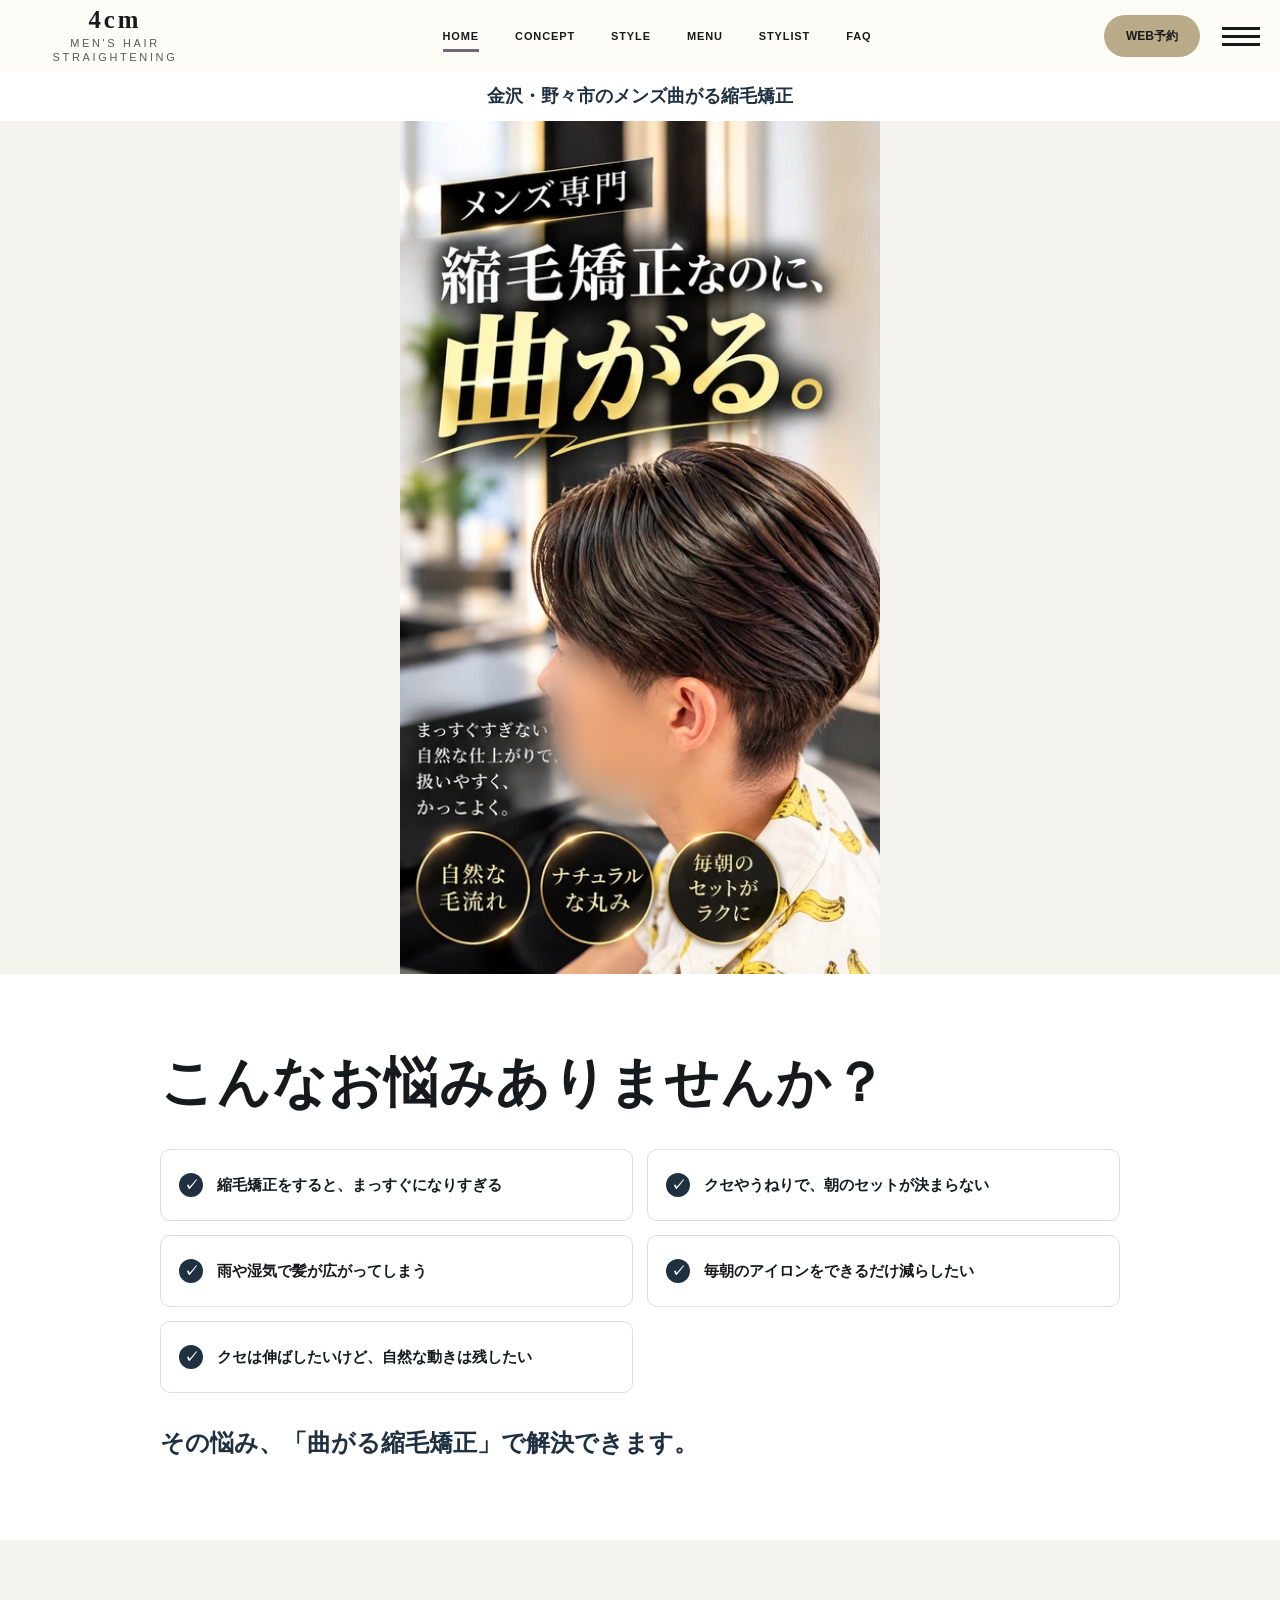
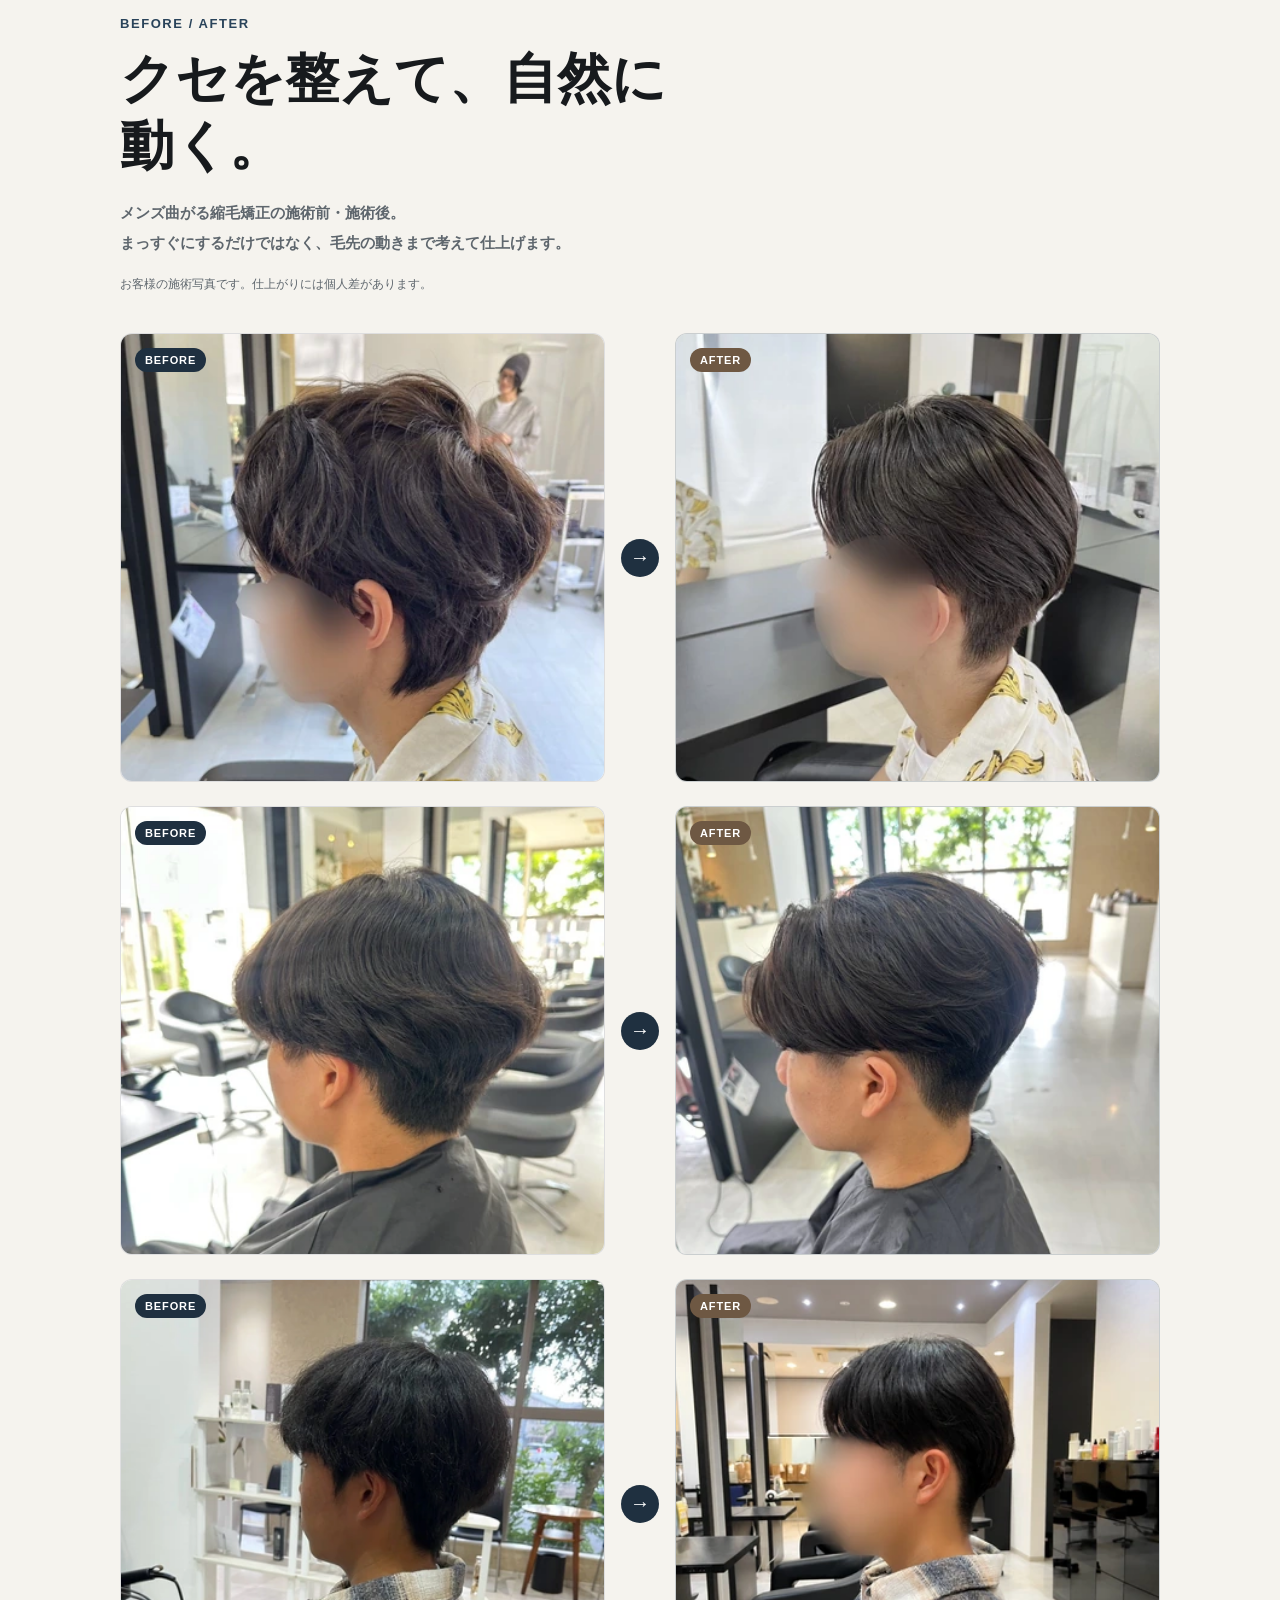
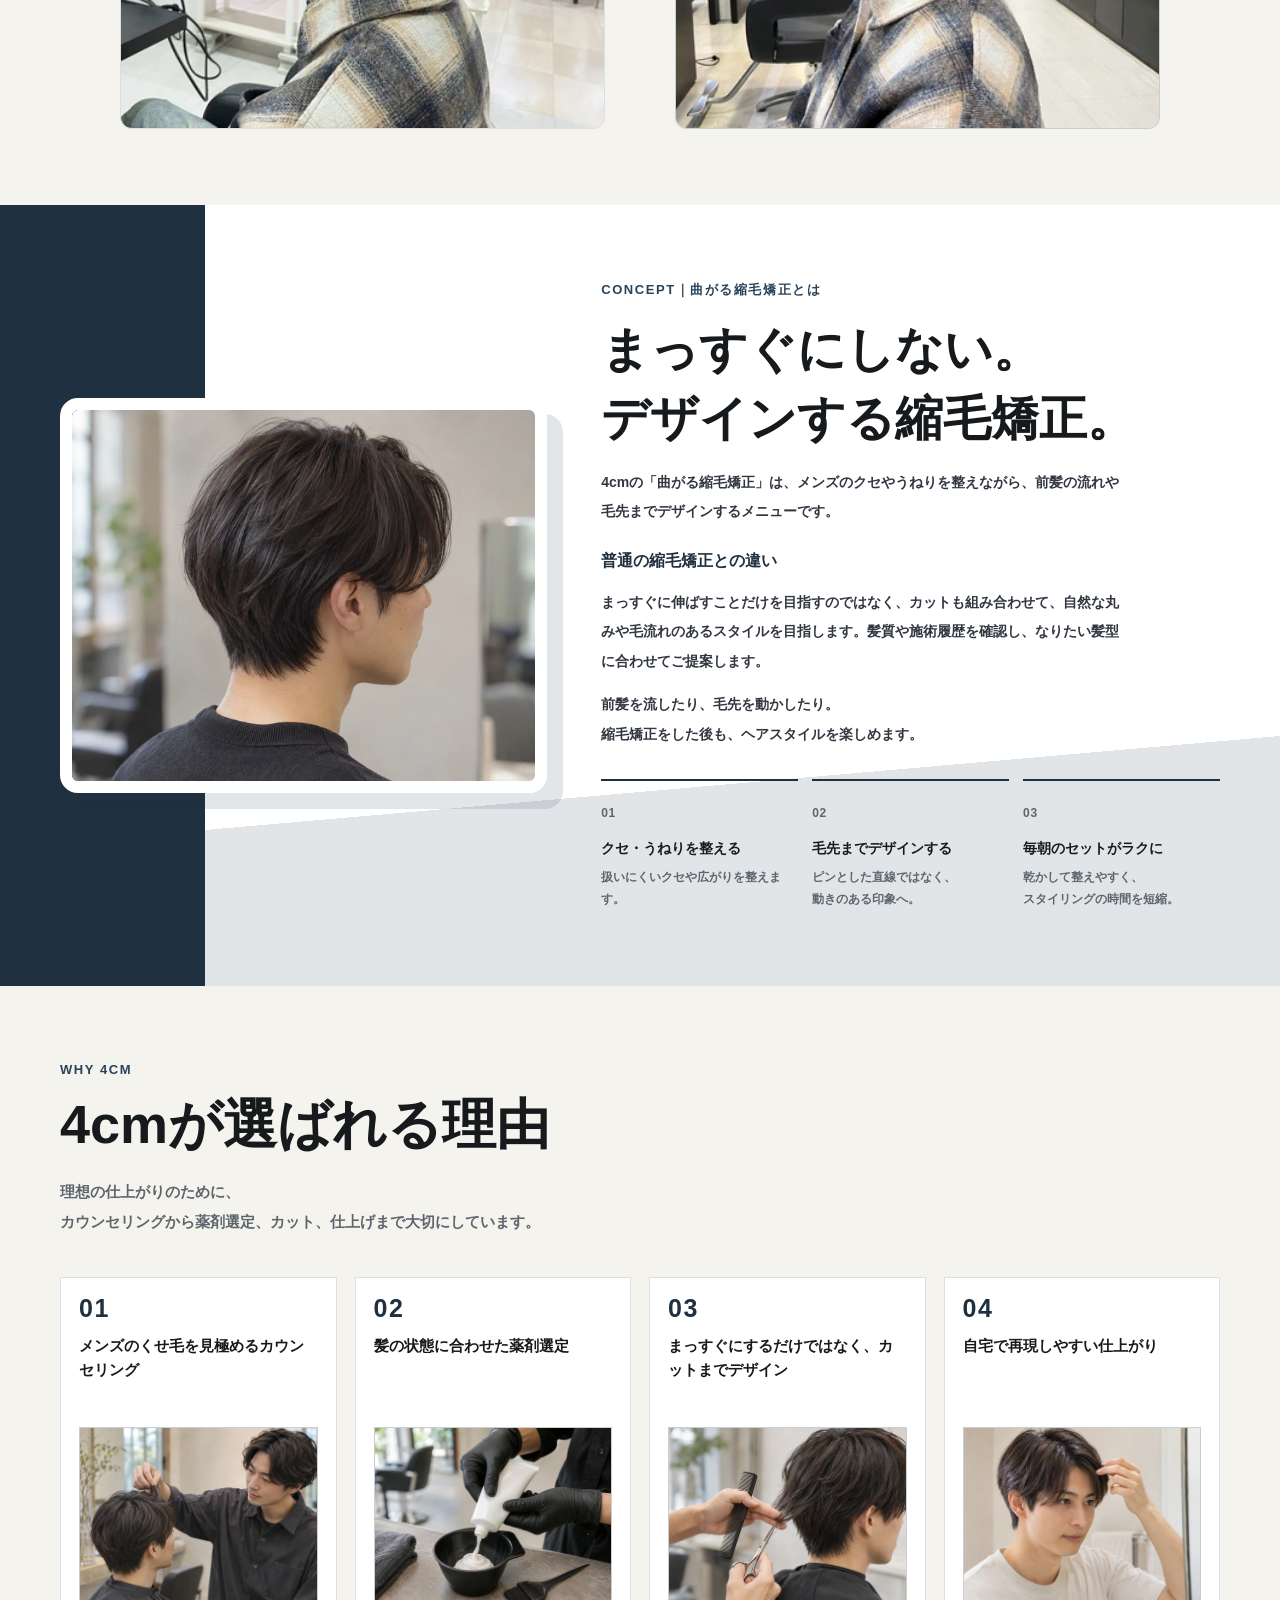
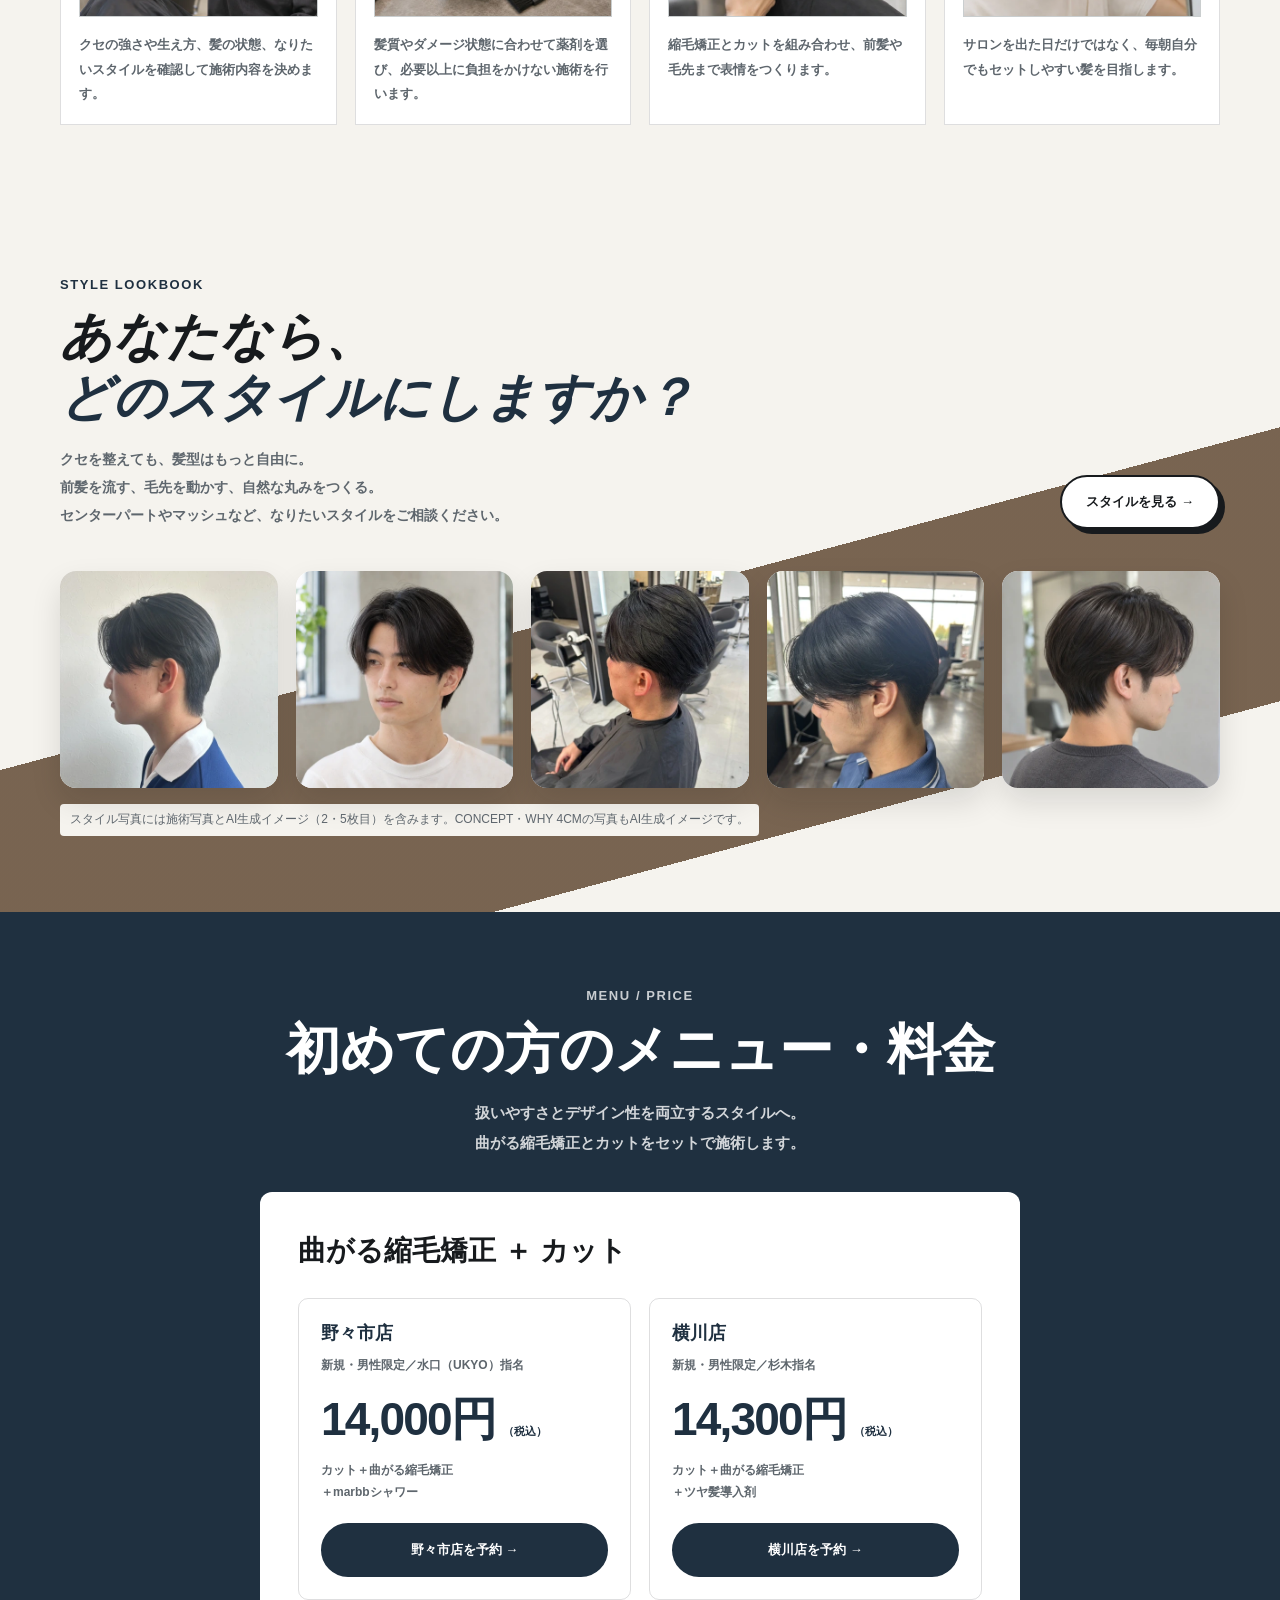
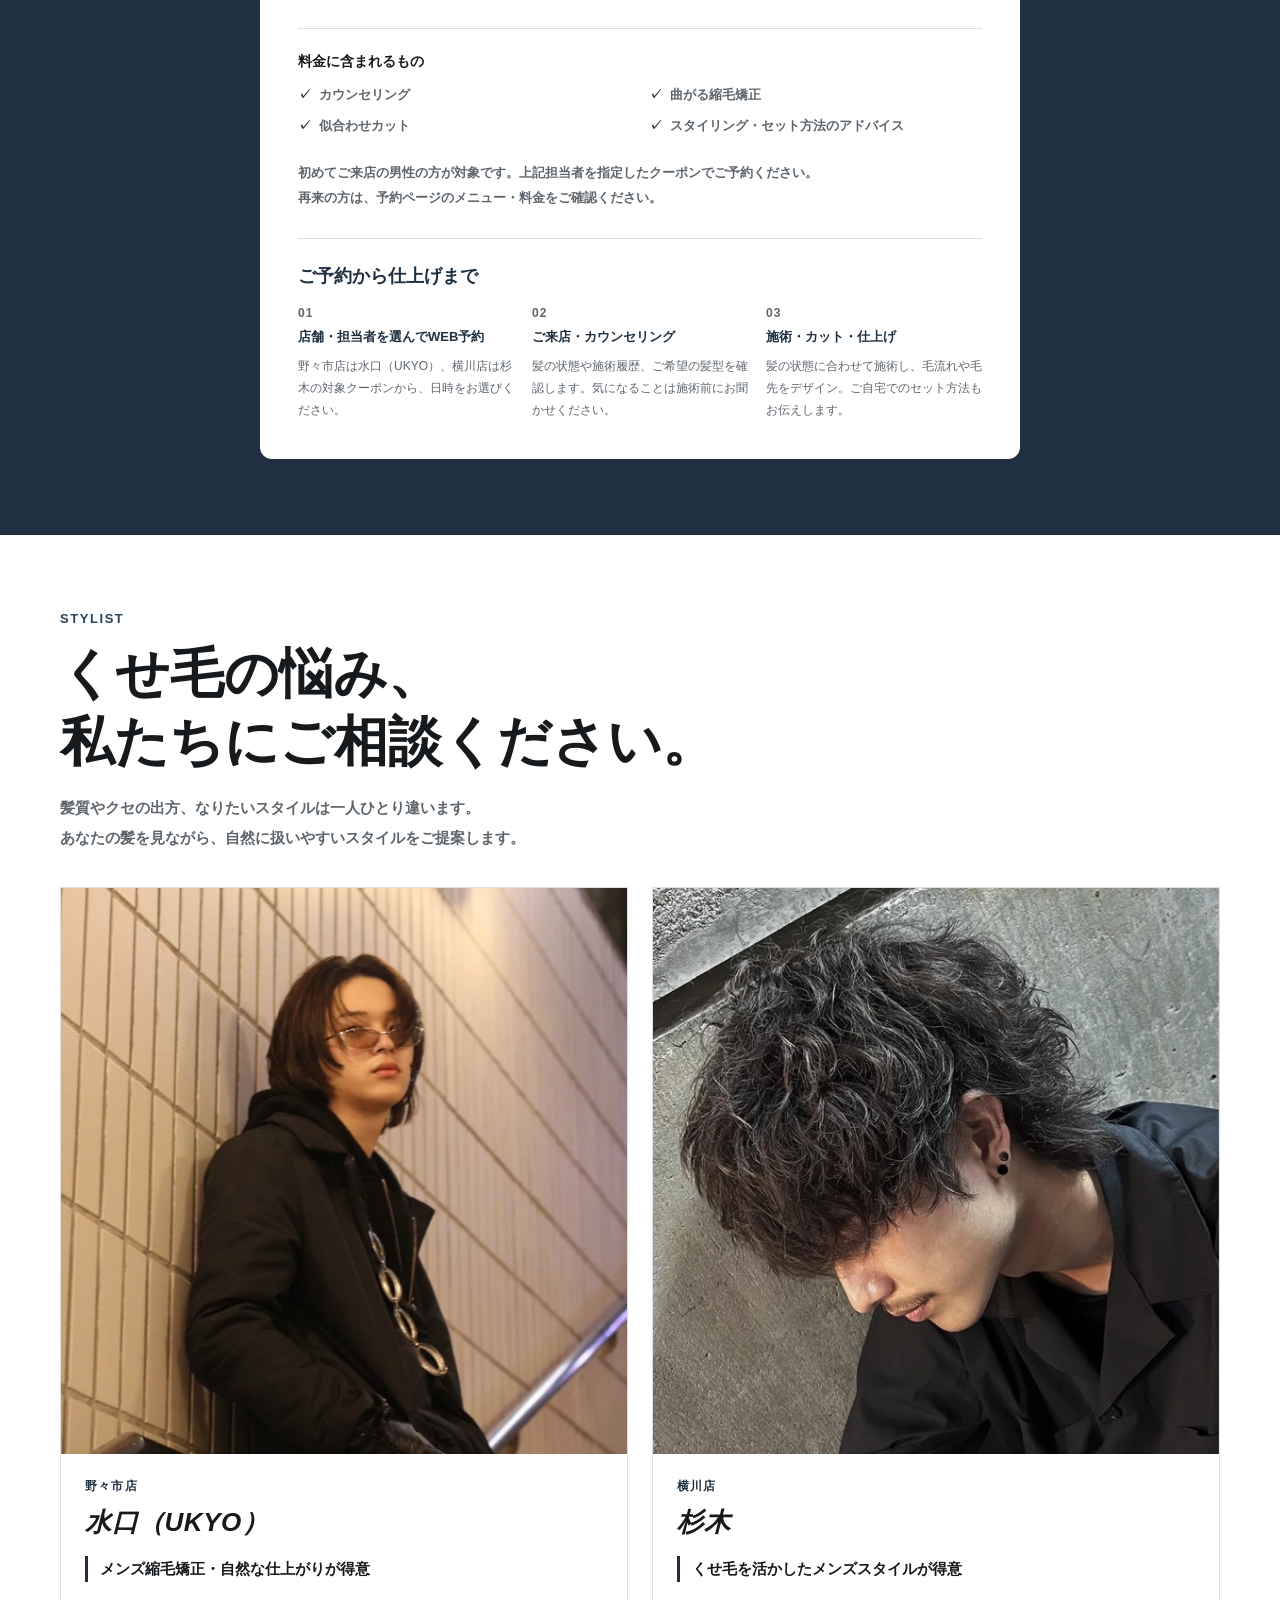
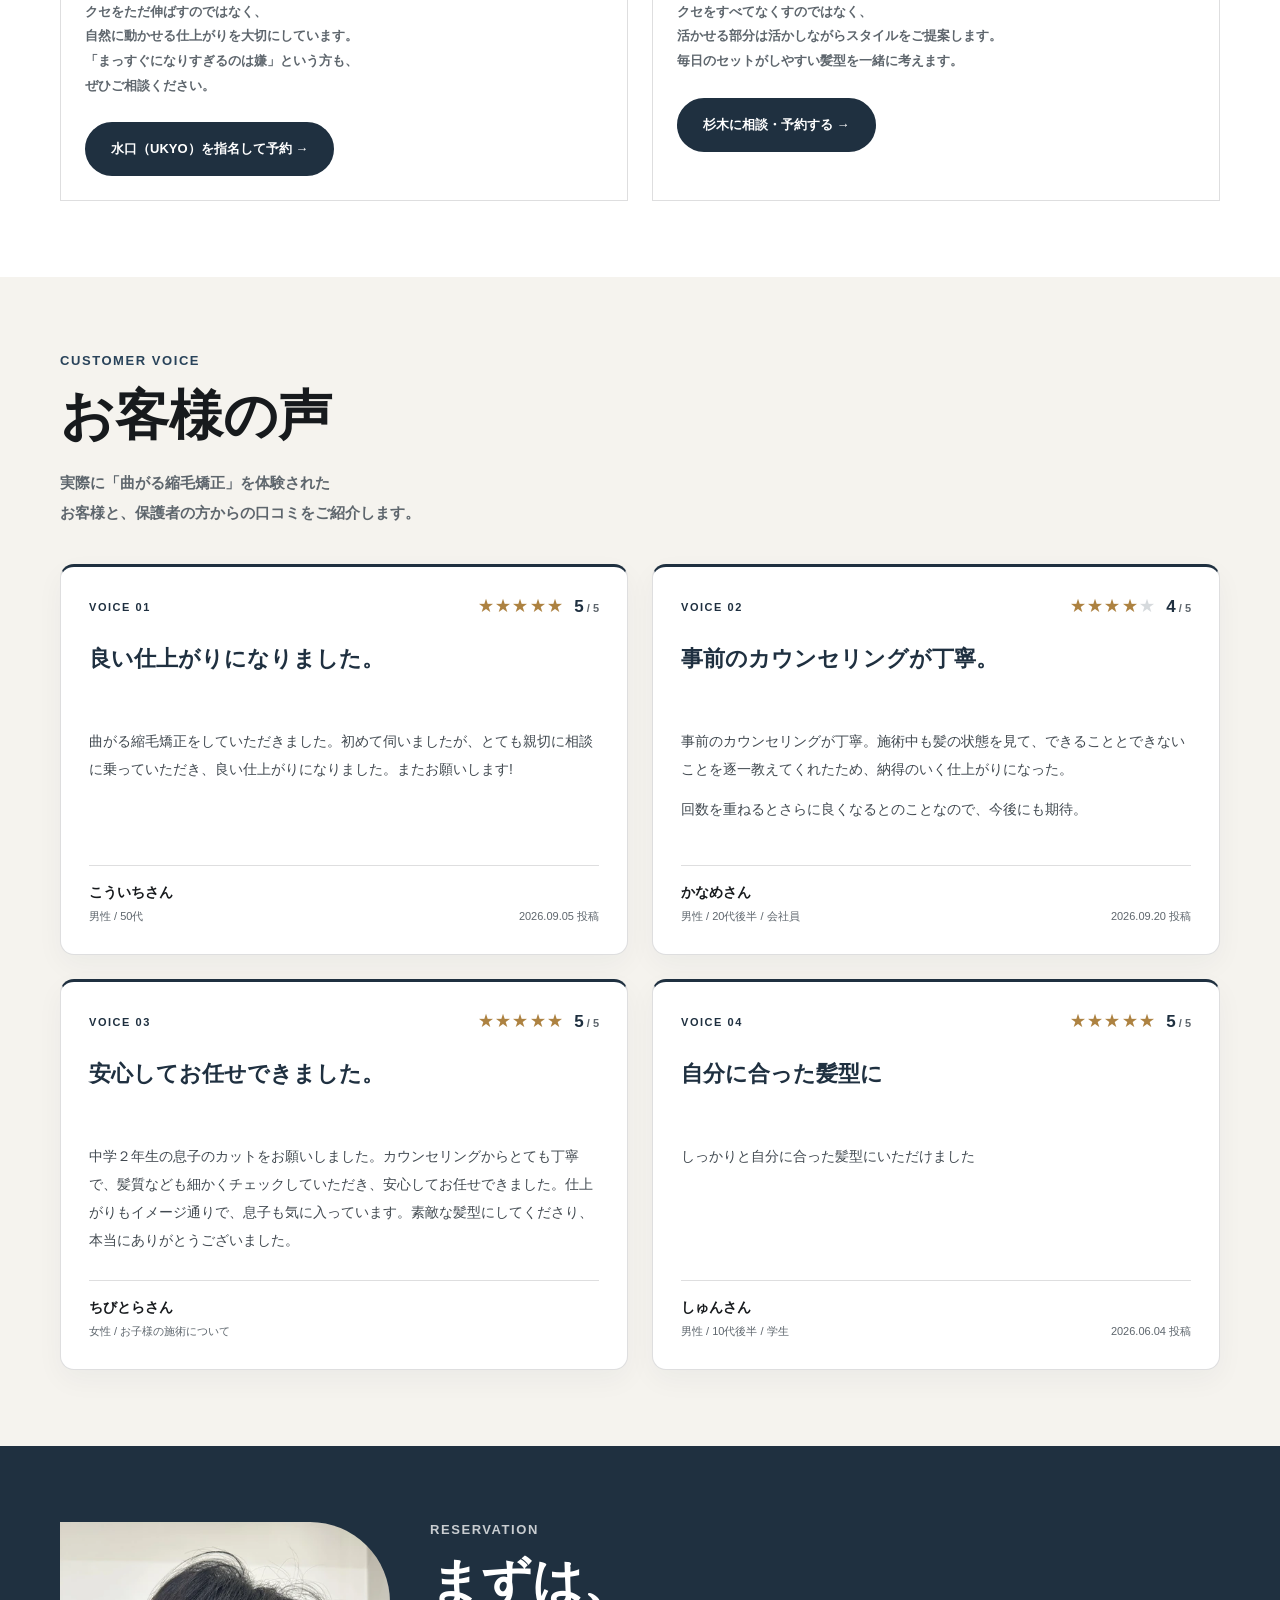
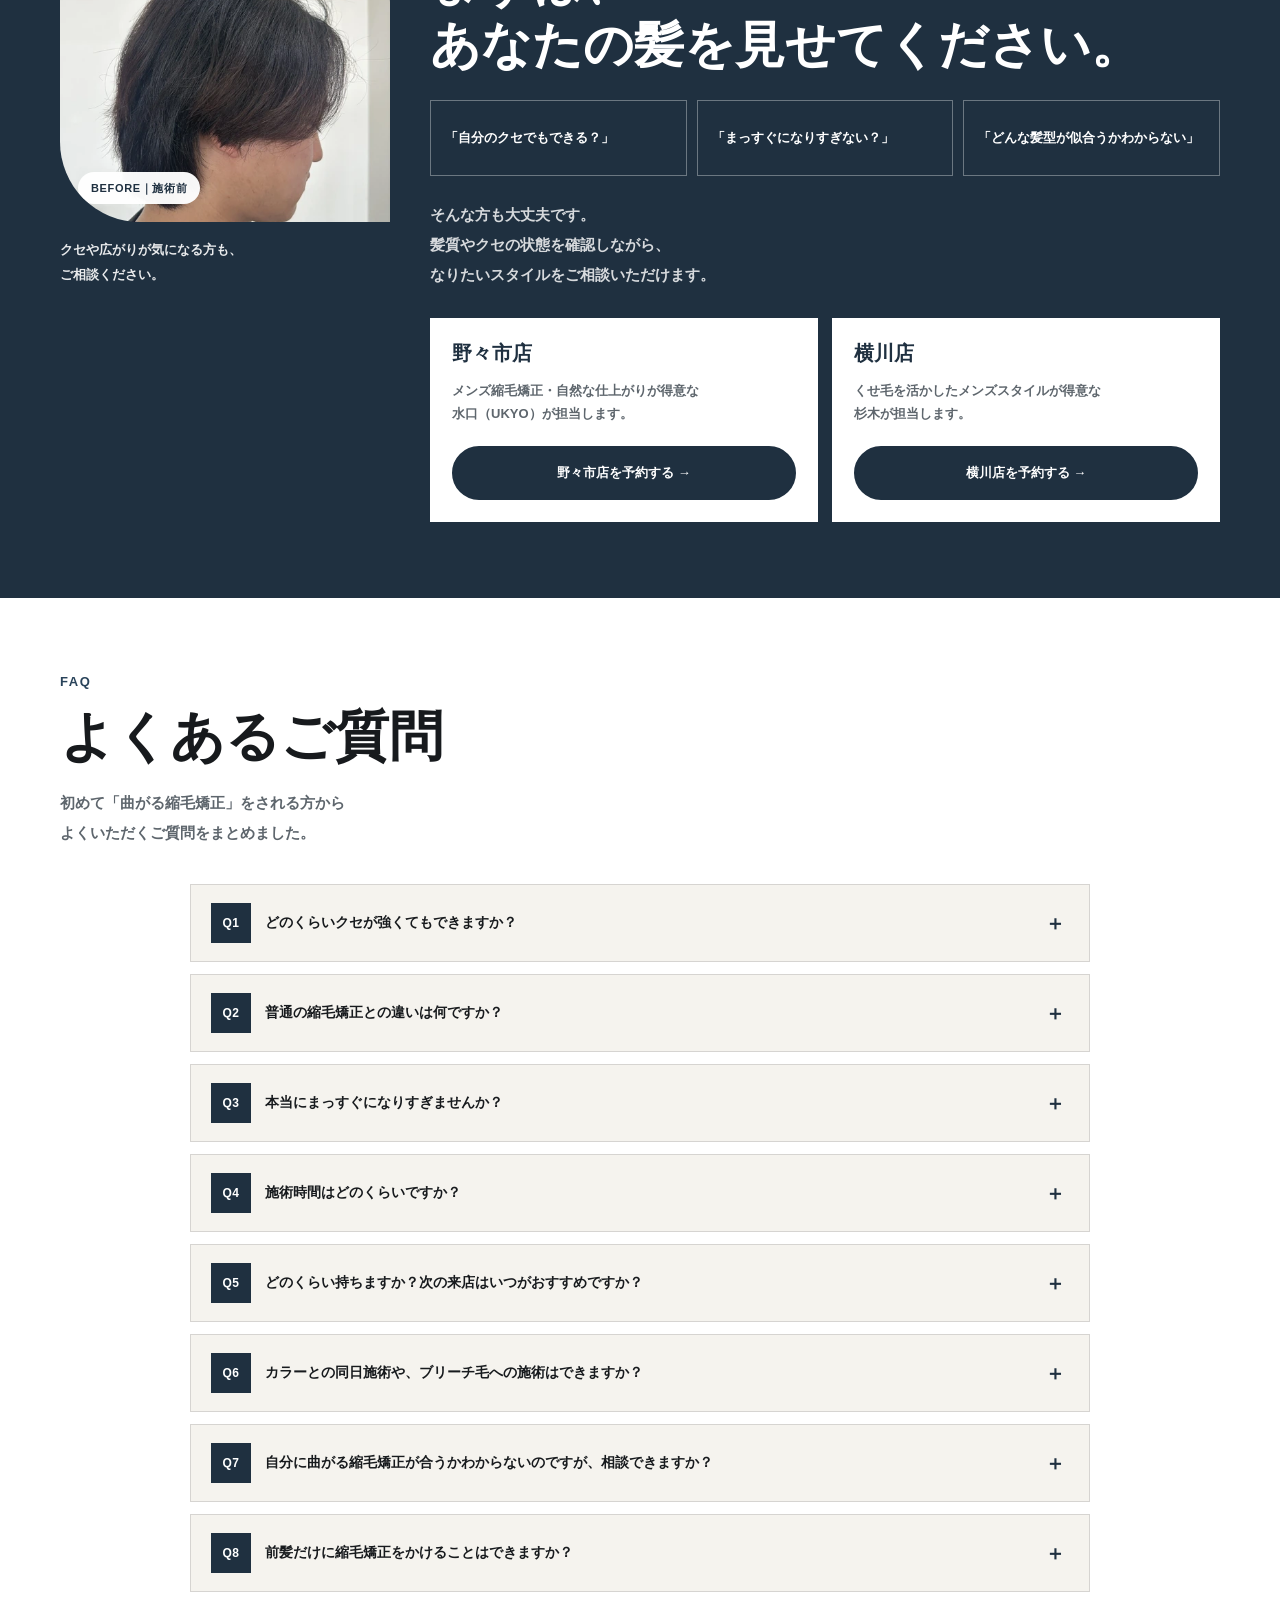
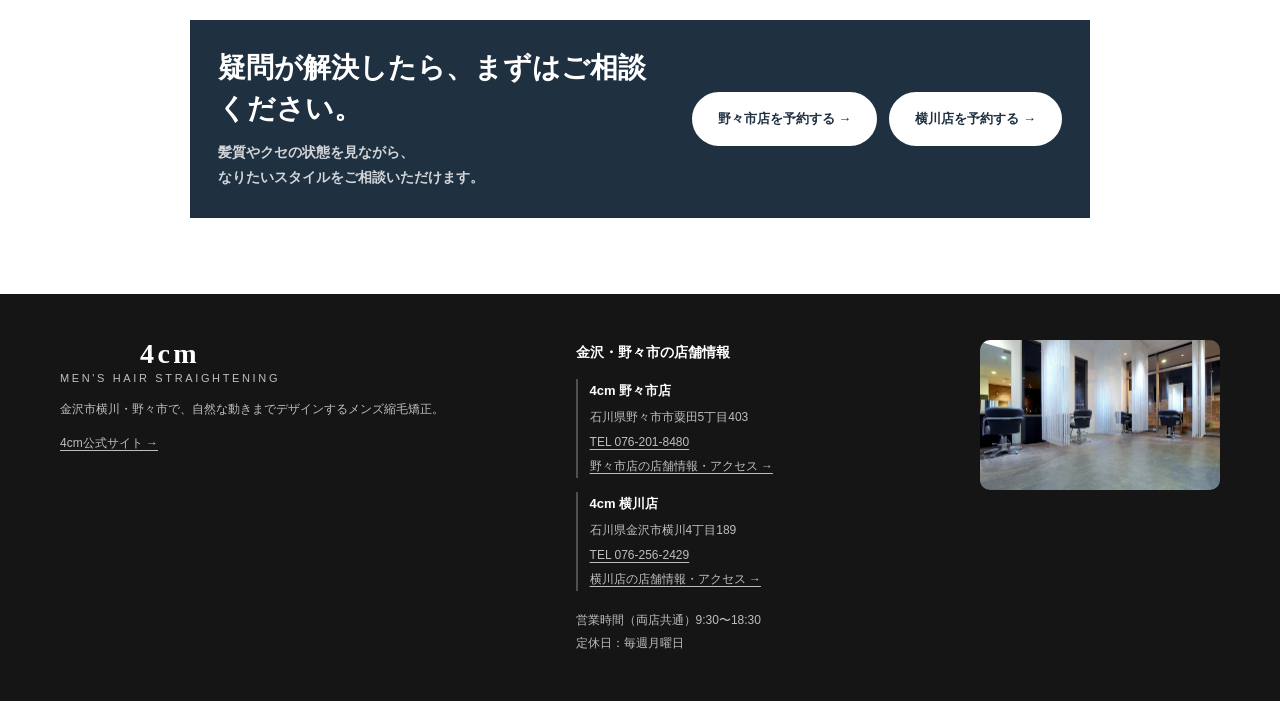
==== index.html @ 7aa4891b "Add 4cm landing page with SEO and booking links" ====
<!doctype html>
<html lang="ja" prefix="og: https://ogp.me/ns#">
  <head>
    <meta charset="utf-8" />
    <meta name="viewport" content="width=device-width, initial-scale=1" />
    <title>金沢・野々市のメンズ曲がる縮毛矯正｜4cm</title>
    <meta name="description" content="金沢市横川・野々市の4cmで、メンズの曲がる縮毛矯正。まっすぐすぎない自然な毛流れと、毎朝扱いやすい髪型を目指します。施術事例・料金・担当スタイリスト・よくある質問を確認して、各店舗へWEB予約できます。" />
    <meta name="robots" content="index, follow, max-image-preview:large" />
    <link rel="canonical" href="https://magaru.4cm.jp/" />
    <meta name="theme-color" content="#1f3040" />
    <link rel="icon" type="image/svg+xml" href="assets/favicon-4cm.56869d5b1d.svg" />
    <meta property="og:type" content="website" />
    <meta property="og:locale" content="ja_JP" />
    <meta property="og:site_name" content="4cm メンズ曲がる縮毛矯正" />
    <meta property="og:title" content="金沢・野々市のメンズ曲がる縮毛矯正｜4cm" />
    <meta property="og:description" content="金沢市横川・野々市の4cmで、メンズの曲がる縮毛矯正。まっすぐすぎない自然な毛流れと、毎朝扱いやすい髪型を目指します。施術事例・料金・担当スタイリスト・よくある質問を確認して、各店舗へWEB予約できます。" />
    <meta property="og:url" content="https://magaru.4cm.jp/" />
    <meta property="og:image" content="https://magaru.4cm.jp/assets/4cm-mens-straightening-share.87d30ca736.png" />
    <meta property="og:image:type" content="image/png" />
    <meta property="og:image:width" content="1200" />
    <meta property="og:image:height" content="630" />
    <meta property="og:image:alt" content="4cmのメンズ曲がる縮毛矯正。まっすぐすぎない、自然な毛流れへ。野々市店・横川店。" />
    <meta name="twitter:card" content="summary_large_image" />
    <meta name="twitter:title" content="金沢・野々市のメンズ曲がる縮毛矯正｜4cm" />
    <meta name="twitter:description" content="金沢市横川・野々市の4cmで、メンズの曲がる縮毛矯正。まっすぐすぎない自然な毛流れと、毎朝扱いやすい髪型を目指します。施術事例・料金・担当スタイリスト・よくある質問を確認して、各店舗へWEB予約できます。" />
    <meta name="twitter:image" content="https://magaru.4cm.jp/assets/4cm-mens-straightening-share.87d30ca736.png" />
    <meta name="twitter:image:alt" content="4cmのメンズ曲がる縮毛矯正。まっすぐすぎない、自然な毛流れへ。野々市店・横川店。" />
    <link rel="preload" as="image" type="image/webp" href="assets/kanazawa-mens-magaru-straightening-mobile.c360918769.webp" imagesrcset="assets/kanazawa-mens-magaru-straightening-mobile-470.f011cb281c.webp 470w, assets/kanazawa-mens-magaru-straightening-mobile-750.70797df3da.webp 750w, assets/kanazawa-mens-magaru-straightening-mobile.c360918769.webp 941w" imagesizes="100vw" media="(max-width: 767px)" fetchpriority="high" />
    <link rel="preload" as="image" type="image/webp" href="assets/kanazawa-mens-magaru-straightening-desktop.e1d7b75971.webp" imagesrcset="assets/kanazawa-mens-magaru-straightening-desktop-768.5c29cc6e44.webp 768w, assets/kanazawa-mens-magaru-straightening-desktop-1280.a8572a7edf.webp 1280w, assets/kanazawa-mens-magaru-straightening-desktop.e1d7b75971.webp 1536w" imagesizes="100vw" media="(min-width: 768px)" fetchpriority="high" />
    <link rel="stylesheet" href="assets/site.3050ec1f31.css" />
    <script type="application/ld+json">{"@context":"https://schema.org","@graph":[{"@type":"Organization","@id":"https://magaru.4cm.jp/#organization","name":"4cm（ヨンセンチメートル）","url":"https://www.4cm.jp/","subOrganization":[{"@id":"https://magaru.4cm.jp/#salon-nonoichi"},{"@id":"https://magaru.4cm.jp/#salon-yokogawa"}]},{"@type":"HairSalon","@id":"https://magaru.4cm.jp/#salon-nonoichi","name":"4cm 野々市店","url":"https://magaru.4cm.jp/#salon-nonoichi","parentOrganization":{"@id":"https://magaru.4cm.jp/#organization"},"sameAs":["https://beauty.hotpepper.jp/slnH000221287/"],"telephone":"+81-76-201-8480","address":{"@type":"PostalAddress","streetAddress":"粟田5丁目403","addressLocality":"野々市市","addressRegion":"石川県","addressCountry":"JP"},"openingHoursSpecification":[{"@type":"OpeningHoursSpecification","dayOfWeek":["Tuesday","Wednesday","Thursday","Friday","Saturday","Sunday"],"opens":"09:30","closes":"18:30"}]},{"@type":"HairSalon","@id":"https://magaru.4cm.jp/#salon-yokogawa","name":"4cm 横川店","url":"https://magaru.4cm.jp/#salon-yokogawa","parentOrganization":{"@id":"https://magaru.4cm.jp/#organization"},"sameAs":["https://beauty.hotpepper.jp/slnH000252788/"],"telephone":"+81-76-256-2429","address":{"@type":"PostalAddress","streetAddress":"横川4丁目189","addressLocality":"金沢市","addressRegion":"石川県","addressCountry":"JP"},"openingHoursSpecification":[{"@type":"OpeningHoursSpecification","dayOfWeek":["Tuesday","Wednesday","Thursday","Friday","Saturday","Sunday"],"opens":"09:30","closes":"18:30"}]}]}</script>
  </head>
  <body>
    <header class="header">
      <div class="header-inner">
        <a class="wordmark logo wordmark--modern-editorial" href="#top" data-wordmark>
          <strong data-brand-name>4cm</strong>
          <span data-brand-subtitle>MEN'S HAIR STRAIGHTENING</span>
        </a>
        <nav class="nav" aria-label="ページ内ナビゲーション">
          <a href="#top">HOME</a>
          <a href="#concept">CONCEPT</a>
          <a href="#style">STYLE</a>
          <a href="#menu">MENU</a>
          <a href="#stylist">STYLIST</a>
          <a href="#faq">FAQ</a>
        </nav>
        <a class="reserve-pill" href="#reservation-stores" aria-label="店舗を選んでWEB予約">WEB予約</a>
        <a class="hamburger" href="#reservation" aria-label="予約へ移動"><span></span><span></span><span></span></a>
      </div>
    </header>

    <main>
      <section class="hero hero-image-only" id="top">
        <h1 class="hero-location-title">金沢・野々市のメンズ曲がる縮毛矯正</h1>
        <figure class="hero-image">
          <picture>
            <source media="(max-width: 767px)" type="image/webp" srcset="assets/kanazawa-mens-magaru-straightening-mobile-470.f011cb281c.webp 470w, assets/kanazawa-mens-magaru-straightening-mobile-750.70797df3da.webp 750w, assets/kanazawa-mens-magaru-straightening-mobile.c360918769.webp 941w" sizes="100vw" width="941" height="1672" />
            <img src="assets/kanazawa-mens-magaru-straightening-desktop.e1d7b75971.webp" alt="自然な丸みと毛流れのあるメンズ曲がる縮毛矯正の仕上がり" fetchpriority="high" srcset="assets/kanazawa-mens-magaru-straightening-desktop-768.5c29cc6e44.webp 768w, assets/kanazawa-mens-magaru-straightening-desktop-1280.a8572a7edf.webp 1280w, assets/kanazawa-mens-magaru-straightening-desktop.e1d7b75971.webp 1536w" width="1536" height="1024" sizes="100vw" loading="eager" />
          </picture>
          
        </figure>
      </section>

      <section class="section pain-points" aria-labelledby="pain-points-title">
        <div class="pain-points-inner">
          <h2 id="pain-points-title">こんなお悩みありませんか？</h2>
          <ul class="pain-points-list">
            <li>縮毛矯正をすると、まっすぐになりすぎる</li>
            <li>クセやうねりで、朝のセットが決まらない</li>
            <li>雨や湿気で髪が広がってしまう</li>
            <li>毎朝のアイロンをできるだけ減らしたい</li>
            <li>クセは伸ばしたいけど、自然な動きは残したい</li>
          </ul>
          <p class="pain-points-answer">その悩み、「曲がる縮毛矯正」で解決できます。</p>
        </div>
      </section>

      <section class="section ba-showcase" aria-labelledby="ba-showcase-title">
        <div class="ba-showcase-inner">
          <div class="ba-showcase-head">
            <p class="kicker">BEFORE / AFTER</p>
            <h2 id="ba-showcase-title">クセを整えて、自然に動く。</h2>
            <p class="ba-showcase-copy">メンズ曲がる縮毛矯正の施術前・施術後。<br />まっすぐにするだけではなく、毛先の動きまで考えて仕上げます。</p>
            <p class="photo-note">お客様の施術写真です。仕上がりには個人差があります。</p>
          </div>
          <div class="ba-showcase-list">
            <div class="ba-showcase-pair">
              <div class="ba-showcase-photo ba-showcase-photo--before-01 has-photo" data-image-slot="before-01"><span class="ba-showcase-label">BEFORE</span><img src="assets/mens-straightening-before-01.bc517ccd2b.webp" alt="メンズの施術前：うねりや広がりがある髪の状態" loading="lazy" decoding="async" srcset="assets/mens-straightening-before-01-400.2b5f76b999.webp 400w, assets/mens-straightening-before-01-800.5628b848e0.webp 800w, assets/mens-straightening-before-01.bc517ccd2b.webp 1108w" width="1108" height="1477" sizes="(max-width: 560px) calc((100vw - 82px) / 2), (max-width: 1096px) calc((100vw - 106px) / 2), 485px" /></div>
              <span class="ba-showcase-arrow" aria-hidden="true">→</span>
              <div class="ba-showcase-photo ba-showcase-photo--after ba-showcase-photo--after-01 has-photo" data-image-slot="after-01"><span class="ba-showcase-label">AFTER</span><img src="assets/mens-straightening-after-01.e2e3ee3b3e.webp" alt="曲がる縮毛矯正の施術後：自然な丸みと毛流れのあるメンズヘア" loading="lazy" decoding="async" srcset="assets/mens-straightening-after-01-400.871d8bb849.webp 400w, assets/mens-straightening-after-01-800.a34e984741.webp 800w, assets/mens-straightening-after-01.e2e3ee3b3e.webp 1108w" width="1108" height="1477" sizes="(max-width: 560px) calc((100vw - 82px) / 2), (max-width: 1096px) calc((100vw - 106px) / 2), 485px" /></div>
            </div>
            <div class="ba-showcase-pair">
              <div class="ba-showcase-photo ba-showcase-photo--before-02 has-photo" data-image-slot="before-02"><span class="ba-showcase-label">BEFORE</span><img src="assets/mens-straightening-before-02.70028bb4b4.webp" alt="施術前のメンズヘア：前髪とサイドの髪の状態" loading="lazy" decoding="async" srcset="assets/mens-straightening-before-02-400.3945fe1c68.webp 400w, assets/mens-straightening-before-02-800.b74728281b.webp 800w, assets/mens-straightening-before-02.70028bb4b4.webp 1108w" width="1108" height="1477" sizes="(max-width: 560px) calc((100vw - 82px) / 2), (max-width: 1096px) calc((100vw - 106px) / 2), 485px" /></div>
              <span class="ba-showcase-arrow" aria-hidden="true">→</span>
              <div class="ba-showcase-photo ba-showcase-photo--after ba-showcase-photo--after-02 has-photo" data-image-slot="after-02"><span class="ba-showcase-label">AFTER</span><img src="assets/mens-straightening-after-02.ebbeb1b55b.webp" alt="施術後のメンズヘア：前髪からサイドへ流れる自然な毛流れ" loading="lazy" decoding="async" srcset="assets/mens-straightening-after-02-400.518de4abd1.webp 400w, assets/mens-straightening-after-02-800.67e2f51458.webp 800w, assets/mens-straightening-after-02.ebbeb1b55b.webp 1108w" width="1108" height="1477" sizes="(max-width: 560px) calc((100vw - 82px) / 2), (max-width: 1096px) calc((100vw - 106px) / 2), 485px" /></div>
            </div>
            <div class="ba-showcase-pair">
              <div class="ba-showcase-photo ba-showcase-photo--before-03 has-photo" data-image-slot="before-03"><span class="ba-showcase-label">BEFORE</span><img src="assets/mens-straightening-before-03.b012168e9d.webp" alt="施術前のメンズヘア：後頭部と襟足の髪の状態" loading="lazy" decoding="async" srcset="assets/mens-straightening-before-03-400.2a3ddd17e1.webp 400w, assets/mens-straightening-before-03-800.af9f777146.webp 800w, assets/mens-straightening-before-03.b012168e9d.webp 1108w" width="1108" height="1477" sizes="(max-width: 560px) calc((100vw - 82px) / 2), (max-width: 1096px) calc((100vw - 106px) / 2), 485px" /></div>
              <span class="ba-showcase-arrow" aria-hidden="true">→</span>
              <div class="ba-showcase-photo ba-showcase-photo--after ba-showcase-photo--after-03 has-photo" data-image-slot="after-03"><span class="ba-showcase-label">AFTER</span><img src="assets/mens-straightening-after-03-blurred.334a1ed3a0.webp" alt="施術後のメンズヘア：後頭部の丸みと襟足のシルエット" loading="lazy" decoding="async" srcset="assets/mens-straightening-after-03-blurred-400.2904ece0cc.webp 400w, assets/mens-straightening-after-03-blurred-800.f037fc9bf7.webp 800w, assets/mens-straightening-after-03-blurred.334a1ed3a0.webp 1108w" width="1108" height="1477" sizes="(max-width: 560px) calc((100vw - 82px) / 2), (max-width: 1096px) calc((100vw - 106px) / 2), 485px" /></div>
            </div>
          </div>
        </div>
      </section>

      <section class="section concept" id="concept">
        <div class="section-inner concept-grid">
          <div class="concept-photo">
            <img src="assets/natural-hair-flow-image-ai.8a82f7880a.webp" alt="自然な毛流れと柔らかな毛先を表現したメンズヘアのイメージ" loading="lazy" decoding="async" srcset="assets/natural-hair-flow-image-ai-640.05db6e7c53.webp 640w, assets/natural-hair-flow-image-ai-960.f856e39848.webp 960w, assets/natural-hair-flow-image-ai.8a82f7880a.webp 1402w" width="1402" height="1122" sizes="(max-width: 960px) calc(100vw - 60px), (max-width: 1196px) calc(42vw - 40px), 464px" />
          </div>
          <div class="concept-copy">
            <p class="kicker">CONCEPT｜曲がる縮毛矯正とは</p>
            <h2>まっすぐにしない。<br />デザインする縮毛矯正。</h2>
            <p>4cmの「曲がる縮毛矯正」は、メンズのクセやうねりを整えながら、前髪の流れや毛先までデザインするメニューです。</p>
            <h3 class="concept-detail-heading">普通の縮毛矯正との違い</h3>
            <p>まっすぐに伸ばすことだけを目指すのではなく、カットも組み合わせて、自然な丸みや毛流れのあるスタイルを目指します。髪質や施術履歴を確認し、なりたい髪型に合わせてご提案します。</p>
            <p>前髪を流したり、毛先を動かしたり。<br />縮毛矯正をした後も、ヘアスタイルを楽しめます。</p>
            <div class="concept-features">
              <article class="concept-feature">
                <p class="concept-feature-number">01</p>
                <h3>クセ・うねりを整える</h3>
                <p>扱いにくいクセや広がりを整えます。</p>
              </article>
              <article class="concept-feature">
                <p class="concept-feature-number">02</p>
                <h3>毛先までデザインする</h3>
                <p>ピンとした直線ではなく、<br />動きのある印象へ。</p>
              </article>
              <article class="concept-feature">
                <p class="concept-feature-number">03</p>
                <h3>毎朝のセットがラクに</h3>
                <p>乾かして整えやすく、<br />スタイリングの時間を短縮。</p>
              </article>
            </div>
          </div>
        </div>
      </section>

      <section class="section why-4cm" aria-labelledby="why-4cm-title">
        <div class="why-4cm-inner">
          <div class="why-4cm-head">
            <p class="kicker">WHY 4CM</p>
            <h2 id="why-4cm-title">4cmが選ばれる理由</h2>
            <p class="why-4cm-lead">理想の仕上がりのために、<br />カウンセリングから薬剤選定、カット、仕上げまで大切にしています。</p>
          </div>
          <div class="why-4cm-grid">
            <article class="why-4cm-card">
              <p class="why-4cm-number">01</p>
              <h3>メンズのくせ毛を見極めるカウンセリング</h3>
              <div class="why-4cm-photo has-photo" data-image-slot="why-01"><img src="assets/mens-hair-counseling-image-ai.02aeb115c4.webp" alt="男性の髪の状態を丁寧に確認するカウンセリングのイメージ" loading="lazy" decoding="async" srcset="assets/mens-hair-counseling-image-ai-480.348c7f95b3.webp 480w, assets/mens-hair-counseling-image-ai-800.3201598ef6.webp 800w, assets/mens-hair-counseling-image-ai.02aeb115c4.webp 1402w" width="1402" height="1122" sizes="(max-width: 960px) calc(100vw - 72px), (max-width: 1196px) calc(25vw - 62px), 240px" /></div>
              <p>クセの強さや生え方、髪の状態、なりたいスタイルを確認して施術内容を決めます。</p>
            </article>
            <article class="why-4cm-card">
              <p class="why-4cm-number">02</p>
              <h3>髪の状態に合わせた薬剤選定</h3>
              <div class="why-4cm-photo has-photo" data-image-slot="why-02"><img src="assets/straightening-product-selection-image-ai.c8b5ded1f6.webp" alt="髪の状態に合わせて薬剤を準備する手元のイメージ" loading="lazy" decoding="async" srcset="assets/straightening-product-selection-image-ai-480.99c0cd2c8b.webp 480w, assets/straightening-product-selection-image-ai-800.f7d8b65304.webp 800w, assets/straightening-product-selection-image-ai.c8b5ded1f6.webp 1402w" width="1402" height="1122" sizes="(max-width: 960px) calc(100vw - 72px), (max-width: 1196px) calc(25vw - 62px), 240px" /></div>
              <p>髪質やダメージ状態に合わせて薬剤を選び、必要以上に負担をかけない施術を行います。</p>
            </article>
            <article class="why-4cm-card">
              <p class="why-4cm-number">03</p>
              <h3>まっすぐにするだけではなく、カットまでデザイン</h3>
              <div class="why-4cm-photo has-photo" data-image-slot="why-03"><img src="assets/mens-haircut-design-image-ai.b9b2637745.webp" alt="毛流れと毛先の動きを考えながらカットするイメージ" loading="lazy" decoding="async" srcset="assets/mens-haircut-design-image-ai-480.db6233032a.webp 480w, assets/mens-haircut-design-image-ai-800.8a2edeeaea.webp 800w, assets/mens-haircut-design-image-ai.b9b2637745.webp 1402w" width="1402" height="1122" sizes="(max-width: 960px) calc(100vw - 72px), (max-width: 1196px) calc(25vw - 62px), 240px" /></div>
              <p>縮毛矯正とカットを組み合わせ、前髪や毛先まで表情をつくります。</p>
            </article>
            <article class="why-4cm-card">
              <p class="why-4cm-number">04</p>
              <h3>自宅で再現しやすい仕上がり</h3>
              <div class="why-4cm-photo has-photo" data-image-slot="why-04"><img src="assets/easy-morning-styling-image-ai.f6a6108a6f.webp" alt="自宅で自然な前髪を手ぐしで整える朝のセットのイメージ" loading="lazy" decoding="async" srcset="assets/easy-morning-styling-image-ai-480.30c7fba602.webp 480w, assets/easy-morning-styling-image-ai-800.54ae41b6a3.webp 800w, assets/easy-morning-styling-image-ai.f6a6108a6f.webp 1402w" width="1402" height="1122" sizes="(max-width: 960px) calc(100vw - 72px), (max-width: 1196px) calc(25vw - 62px), 240px" /></div>
              <p>サロンを出た日だけではなく、毎朝自分でもセットしやすい髪を目指します。</p>
            </article>
          </div>
        </div>
      </section>

      <section class="section lookbook" id="style">
        <div class="section-inner">
          <div class="lookbook-head">
            <div>
              <p class="lookbook-kicker">STYLE LOOKBOOK</p>
              <h2 class="lookbook-question">あなたなら、<br /><span>どのスタイルにしますか？</span></h2>
              <p class="lookbook-description">クセを整えても、髪型はもっと自由に。<br />前髪を流す、毛先を動かす、自然な丸みをつくる。<br />センターパートやマッシュなど、なりたいスタイルをご相談ください。</p>
            </div>
            <a class="button" href="#style-gallery">スタイルを見る →</a>
          </div>
          <div class="style-row" id="style-gallery">
            <article class="style-card"><img src="assets/mens-style-01.86156524b3.webp" alt="自然な丸みと流れる前髪のメンズスタイル・提供写真1" style="object-position: center 30%;" loading="lazy" decoding="async" srcset="assets/mens-style-01-480.e811b0382d.webp 480w, assets/mens-style-01-800.876dc0b693.webp 800w, assets/mens-style-01.86156524b3.webp 1108w" width="1108" height="1477" sizes="(max-width: 960px) calc(100vw - 36px), (max-width: 1196px) calc(20vw - 34px), 218px" /></article>
            <article class="style-card"><img src="assets/center-part-style-image-ai.3a46890465.webp" alt="自然に流れるセンターパートのスタイルイメージ・AI生成" loading="lazy" decoding="async" srcset="assets/center-part-style-image-ai-480.17111eac83.webp 480w, assets/center-part-style-image-ai-800.f129f91270.webp 800w, assets/center-part-style-image-ai.3a46890465.webp 1254w" width="1254" height="1254" sizes="(max-width: 960px) calc(100vw - 36px), (max-width: 1196px) calc(20vw - 34px), 218px" /></article>
            <article class="style-card"><img src="assets/mens-style-back-03.d13755c58d.webp" alt="襟足と後頭部の丸みが見えるメンズスタイル・提供写真3" style="object-position: center 30%;" loading="lazy" decoding="async" srcset="assets/mens-style-back-03-480.a9877bdfeb.webp 480w, assets/mens-style-back-03-800.bd50dc8a1d.webp 800w, assets/mens-style-back-03.d13755c58d.webp 1108w" width="1108" height="1477" sizes="(max-width: 960px) calc(100vw - 36px), (max-width: 1196px) calc(20vw - 34px), 218px" /></article>
            <article class="style-card"><img src="assets/mens-style-side-02.d753eb0d90.webp" alt="滑らかな毛流れと柔らかな前髪のメンズスタイル・提供写真2" style="object-position: center 30%;" loading="lazy" decoding="async" srcset="assets/mens-style-side-02-480.32399c74af.webp 480w, assets/mens-style-side-02-800.c8bf6f2f7e.webp 800w, assets/mens-style-side-02.d753eb0d90.webp 1108w" width="1108" height="1477" sizes="(max-width: 960px) calc(100vw - 36px), (max-width: 1196px) calc(20vw - 34px), 218px" /></article>
            <article class="style-card"><img src="assets/side-part-style-image-ai.6b04f452f8.webp" alt="柔らかな毛先のサイドパートのスタイルイメージ・AI生成" loading="lazy" decoding="async" srcset="assets/side-part-style-image-ai-480.5b6f3c3d1b.webp 480w, assets/side-part-style-image-ai-800.83d4d3bf43.webp 800w, assets/side-part-style-image-ai.6b04f452f8.webp 1254w" width="1254" height="1254" sizes="(max-width: 960px) calc(100vw - 36px), (max-width: 1196px) calc(20vw - 34px), 218px" /></article>
          </div>
          <p class="photo-note">スタイル写真には施術写真とAI生成イメージ（2・5枚目）を含みます。CONCEPT・WHY 4CMの写真もAI生成イメージです。</p>
        </div>
      </section>

      <section class="section menu" id="menu">
        <div class="section-inner">
          <p class="menu-kicker">MENU / PRICE</p>
          <h2 class="menu-heading">初めての方のメニュー・料金</h2>
          <p class="menu-intro">扱いやすさとデザイン性を両立するスタイルへ。<br />曲がる縮毛矯正とカットをセットで施術します。</p>
          <div class="menu-grid">
            <article class="menu-card">
              <h3>曲がる縮毛矯正 ＋ カット</h3>
              <div class="menu-store-prices">
                <div class="menu-store-price">
                  <h4>野々市店</h4>
                  <p class="menu-store-condition">新規・男性限定／水口（UKYO）指名</p>
                  <p class="menu-price"><strong>14,000円</strong><span>（税込）</span></p>
                  <p class="menu-store-includes">カット＋曲がる縮毛矯正<br />＋marbbシャワー</p>
                  <a class="button" href="https://beauty.hotpepper.jp/CSP/bt/reserve/?add=2&amp;addMenu=0&amp;couponId=CP00000010784343&amp;rootCd=10&amp;storeId=H000221287">野々市店を予約 →</a>
                </div>
                <div class="menu-store-price">
                  <h4>横川店</h4>
                  <p class="menu-store-condition">新規・男性限定／杉木指名</p>
                  <p class="menu-price"><strong>14,300円</strong><span>（税込）</span></p>
                  <p class="menu-store-includes">カット＋曲がる縮毛矯正<br />＋ツヤ髪導入剤</p>
                  <a class="button" href="https://beauty.hotpepper.jp/CSP/bt/reserve/?add=2&amp;addMenu=0&amp;couponId=CP00000010544760&amp;rootCd=10&amp;storeId=H000252788">横川店を予約 →</a>
                </div>
              </div>
              <div class="menu-includes">
                <h4>料金に含まれるもの</h4>
                <ul>
                  <li>カウンセリング</li>
                  <li>曲がる縮毛矯正</li>
                  <li>似合わせカット</li>
                  <li>スタイリング・セット方法のアドバイス</li>
                </ul>
              </div>
              <p class="menu-note">初めてご来店の男性の方が対象です。上記担当者を指定したクーポンでご予約ください。<br />再来の方は、予約ページのメニュー・料金をご確認ください。</p>
              <div class="visit-flow">
                <h3>ご予約から仕上げまで</h3>
                <ol>
                  <li><strong>店舗・担当者を選んでWEB予約</strong><p>野々市店は水口（UKYO）、横川店は杉木の対象クーポンから、日時をお選びください。</p></li>
                  <li><strong>ご来店・カウンセリング</strong><p>髪の状態や施術履歴、ご希望の髪型を確認します。気になることは施術前にお聞かせください。</p></li>
                  <li><strong>施術・カット・仕上げ</strong><p>髪の状態に合わせて施術し、毛流れや毛先をデザイン。ご自宅でのセット方法もお伝えします。</p></li>
                </ol>
              </div>
            </article>
          </div>
        </div>
      </section>

      <section class="section stylists" id="stylist">
        <div class="section-inner">
          <div class="stylist-head">
            <p class="kicker">STYLIST</p>
            <h2>くせ毛の悩み、<br />私たちにご相談ください。</h2>
            <p>髪質やクセの出方、なりたいスタイルは一人ひとり違います。<br />あなたの髪を見ながら、自然に扱いやすいスタイルをご提案します。</p>
          </div>
          <div class="stylist-grid">
            <article class="stylist-card">
              <img src="assets/mizuguchi-ukyo-nonoichi.55ddd92ca0.webp" alt="4cm野々市店でメンズ縮毛矯正を担当する水口（UKYO）" style="object-position: center 20%;" loading="lazy" decoding="async" srcset="assets/mizuguchi-ukyo-nonoichi-600.353d17d628.webp 600w, assets/mizuguchi-ukyo-nonoichi-900.64568b1955.webp 900w, assets/mizuguchi-ukyo-nonoichi.55ddd92ca0.webp 1045w" width="1045" height="1567" sizes="(max-width: 960px) calc(100vw - 36px), (max-width: 1196px) calc(50vw - 32px), 566px" />
              <div class="stylist-card-content">
                <p class="stylist-store">野々市店</p>
                <h3>水口（UKYO）</h3>
                <p class="stylist-specialty">メンズ縮毛矯正・自然な仕上がりが得意</p>
                <p class="stylist-description">クセをただ伸ばすのではなく、<br />自然に動かせる仕上がりを大切にしています。<br />「まっすぐになりすぎるのは嫌」という方も、<br />ぜひご相談ください。</p>
                <a class="button" href="https://beauty.hotpepper.jp/CSP/bt/reserve/?add=2&amp;addMenu=0&amp;couponId=CP00000010784343&amp;rootCd=10&amp;storeId=H000221287">水口（UKYO）を指名して予約 →</a>
              </div>
            </article>
            <article class="stylist-card">
              <img src="assets/sugiki-yokogawa.5ac98a0f99.webp" alt="4cm横川店でメンズスタイルを担当する杉木" style="object-position: center 25%;" loading="lazy" decoding="async" srcset="assets/sugiki-yokogawa-600.1cc20f7fbb.webp 600w, assets/sugiki-yokogawa-900.cc3a00b754.webp 900w, assets/sugiki-yokogawa.5ac98a0f99.webp 1108w" width="1108" height="1478" sizes="(max-width: 960px) calc(100vw - 36px), (max-width: 1196px) calc(50vw - 32px), 566px" />
              <div class="stylist-card-content">
                <p class="stylist-store">横川店</p>
                <h3>杉木</h3>
                <p class="stylist-specialty">くせ毛を活かしたメンズスタイルが得意</p>
                <p class="stylist-description">クセをすべてなくすのではなく、<br />活かせる部分は活かしながらスタイルをご提案します。<br />毎日のセットがしやすい髪型を一緒に考えます。</p>
                <a class="button" href="https://beauty.hotpepper.jp/CSP/bt/reserve/?add=2&amp;addMenu=0&amp;couponId=CP00000010544760&amp;rootCd=10&amp;storeId=H000252788">杉木に相談・予約する →</a>
              </div>
            </article>
          </div>
        </div>
      </section>

      <section class="section customer-voice" id="voice" aria-labelledby="customer-voice-title">
        <div class="section-inner">
          <div class="customer-voice-head">
            <p class="kicker">CUSTOMER VOICE</p>
            <h2 id="customer-voice-title">お客様の声</h2>
            <p>実際に「曲がる縮毛矯正」を体験された<br />お客様と、保護者の方からの口コミをご紹介します。</p>
          </div>
          <div class="customer-voice-grid">
            <article class="customer-voice-card">
              <div class="customer-voice-card-head">
                <p class="customer-voice-id">VOICE 01</p>
                <div class="customer-voice-rating" role="img" aria-label="5点満点中5点">
                  <span class="customer-voice-stars" aria-hidden="true">★★★★★</span>
                  <span class="customer-voice-score" aria-hidden="true">5<small>/ 5</small></span>
                </div>
              </div>
              <h3>良い仕上がりになりました。</h3>
              <blockquote class="customer-voice-quote">
                <p>曲がる縮毛矯正をしていただきました。初めて伺いましたが、とても親切に相談に乗っていただき、良い仕上がりになりました。またお願いします!</p>
              </blockquote>
              <footer class="customer-voice-footer">
                <div class="customer-voice-author"><strong>こういちさん</strong><span>男性 / 50代</span></div>
                <time class="customer-voice-date" datetime="2026-09-05">2026.09.05 投稿</time>
              </footer>
            </article>
            <article class="customer-voice-card">
              <div class="customer-voice-card-head">
                <p class="customer-voice-id">VOICE 02</p>
                <div class="customer-voice-rating" role="img" aria-label="5点満点中4点">
                  <span class="customer-voice-stars" aria-hidden="true">★★★★<span class="empty">★</span></span>
                  <span class="customer-voice-score" aria-hidden="true">4<small>/ 5</small></span>
                </div>
              </div>
              <h3>事前のカウンセリングが丁寧。</h3>
              <blockquote class="customer-voice-quote">
                <p>事前のカウンセリングが丁寧。施術中も髪の状態を見て、できることとできないことを逐一教えてくれたため、納得のいく仕上がりになった。</p>
                <p>回数を重ねるとさらに良くなるとのことなので、今後にも期待。</p>
              </blockquote>
              <footer class="customer-voice-footer">
                <div class="customer-voice-author"><strong>かなめさん</strong><span>男性 / 20代後半 / 会社員</span></div>
                <time class="customer-voice-date" datetime="2026-09-20">2026.09.20 投稿</time>
              </footer>
            </article>
            <article class="customer-voice-card">
              <div class="customer-voice-card-head">
                <p class="customer-voice-id">VOICE 03</p>
                <div class="customer-voice-rating" role="img" aria-label="5点満点中5点">
                  <span class="customer-voice-stars" aria-hidden="true">★★★★★</span>
                  <span class="customer-voice-score" aria-hidden="true">5<small>/ 5</small></span>
                </div>
              </div>
              <h3>安心してお任せできました。</h3>
              <blockquote class="customer-voice-quote">
                <p>中学２年生の息子のカットをお願いしました。カウンセリングからとても丁寧で、髪質なども細かくチェックしていただき、安心してお任せできました。仕上がりもイメージ通りで、息子も気に入っています。素敵な髪型にしてくださり、本当にありがとうございました。</p>
              </blockquote>
              <footer class="customer-voice-footer">
                <div class="customer-voice-author"><strong>ちびとらさん</strong><span>女性 / お子様の施術について</span></div>
              </footer>
            </article>
            <article class="customer-voice-card">
              <div class="customer-voice-card-head">
                <p class="customer-voice-id">VOICE 04</p>
                <div class="customer-voice-rating" role="img" aria-label="5点満点中5点">
                  <span class="customer-voice-stars" aria-hidden="true">★★★★★</span>
                  <span class="customer-voice-score" aria-hidden="true">5<small>/ 5</small></span>
                </div>
              </div>
              <h3>自分に合った髪型に</h3>
              <blockquote class="customer-voice-quote">
                <p>しっかりと自分に合った髪型にいただけました</p>
              </blockquote>
              <footer class="customer-voice-footer">
                <div class="customer-voice-author"><strong>しゅんさん</strong><span>男性 / 10代後半 / 学生</span></div>
                <time class="customer-voice-date" datetime="2026-06-04">2026.06.04 投稿</time>
              </footer>
            </article>
          </div>
        </div>
      </section>

      <section class="section reservation" id="reservation">
        <div class="section-inner reservation-grid">
          <figure class="reservation-visual">
            <div class="reservation-image">
              <img src="assets/mens-wavy-hair-before.806da547cd.webp" alt="うねりや広がりが気になる男性の施術前の髪の状態" style="object-position: center 30%;" loading="lazy" decoding="async" srcset="assets/mens-wavy-hair-before-480.b60044ae2b.webp 480w, assets/mens-wavy-hair-before-800.cc7d0930be.webp 800w, assets/mens-wavy-hair-before.806da547cd.webp 1108w" width="1108" height="1477" sizes="(max-width: 396px) calc(100vw - 36px), (max-width: 560px) 360px, (max-width: 960px) calc(100vw - 36px), 330px" />
              <span class="reservation-before-label">BEFORE｜施術前</span>
            </div>
            <figcaption class="reservation-image-caption">クセや広がりが気になる方も、<br />ご相談ください。</figcaption>
          </figure>
          <div class="reservation-content">
            <p class="reservation-kicker">RESERVATION</p>
            <h2>まずは、<br />あなたの髪を見せてください。</h2>
            <ul class="reservation-concerns">
              <li>「自分のクセでもできる？」</li>
              <li>「まっすぐになりすぎない？」</li>
              <li>「どんな髪型が似合うかわからない」</li>
            </ul>
            <p class="reservation-copy">そんな方も大丈夫です。<br />髪質やクセの状態を確認しながら、<br />なりたいスタイルをご相談いただけます。</p>
            <div class="reservation-stores" id="reservation-stores" role="group" aria-label="予約する店舗を選ぶ" tabindex="-1">
              <article class="reservation-store">
                <h3>野々市店</h3>
                <p>メンズ縮毛矯正・自然な仕上がりが得意な<br />水口（UKYO）が担当します。</p>
                <a class="button" href="https://beauty.hotpepper.jp/CSP/bt/reserve/?add=2&amp;addMenu=0&amp;couponId=CP00000010784343&amp;rootCd=10&amp;storeId=H000221287">野々市店を予約する →</a>
              </article>
              <article class="reservation-store">
                <h3>横川店</h3>
                <p>くせ毛を活かしたメンズスタイルが得意な<br />杉木が担当します。</p>
                <a class="button" href="https://beauty.hotpepper.jp/CSP/bt/reserve/?add=2&amp;addMenu=0&amp;couponId=CP00000010544760&amp;rootCd=10&amp;storeId=H000252788">横川店を予約する →</a>
              </article>
            </div>
          </div>
        </div>
      </section>

      <section class="section faq" id="faq">
        <div class="section-inner">
          <div class="faq-head">
            <p class="kicker">FAQ</p>
            <h2>よくあるご質問</h2>
            <p>初めて「曲がる縮毛矯正」をされる方から<br />よくいただくご質問をまとめました。</p>
          </div>
          <div class="faq-grid">
            <details class="faq-item"><summary><span class="faq-number">Q1</span><span class="faq-question">どのくらいクセが強くてもできますか？</span><span class="faq-icon" aria-hidden="true">＋</span></summary><p>クセが強い方も、まずはご相談ください。クセの強さだけでなく、髪質やダメージ、これまでの施術履歴を確認し、目指せる仕上がりをご説明します。</p></details>
            <details class="faq-item"><summary><span class="faq-number">Q2</span><span class="faq-question">普通の縮毛矯正との違いは何ですか？</span><span class="faq-icon" aria-hidden="true">＋</span></summary><p>4cmの「曲がる縮毛矯正」は、クセやうねりを整えながら、前髪の流れや毛先の自然な動きまで考えて仕上げるメニューです。カットも組み合わせて、なりたいヘアスタイルに合わせてデザインします。</p></details>
            <details class="faq-item"><summary><span class="faq-number">Q3</span><span class="faq-question">本当にまっすぐになりすぎませんか？</span><span class="faq-icon" aria-hidden="true">＋</span></summary><p>自然な丸みや毛流れのある仕上がりを大切にしています。髪質や長さ、クセの状態によって仕上がりは異なるため、ご希望を伺いながら、目指せるスタイルを施術前に確認します。</p></details>
            <details class="faq-item"><summary><span class="faq-number">Q4</span><span class="faq-question">施術時間はどのくらいですか？</span><span class="faq-icon" aria-hidden="true">＋</span></summary><p>カット込みの施術は約2時間が目安です。髪の長さや量、クセの状態によって前後する場合があります。<br />予約サイトの所要時間表示は、野々市店が3時間、横川店が2時間です。ご予定を立てる際は、予約画面の表示時間をご確認ください。</p></details>
            <details class="faq-item"><summary><span class="faq-number">Q5</span><span class="faq-question">どのくらい持ちますか？次の来店はいつがおすすめですか？</span><span class="faq-icon" aria-hidden="true">＋</span></summary><p>仕上がりの持続期間は約半年が目安です。髪の伸び方やクセの出方、お手入れによって異なります。<br />カットやメンテナンスを含む次回来店は約1か月半が目安です。縮毛矯正をかけ直すタイミングは、髪の状態に合わせてご提案します。</p></details>
            <details class="faq-item"><summary><span class="faq-number">Q6</span><span class="faq-question">カラーとの同日施術や、ブリーチ毛への施術はできますか？</span><span class="faq-icon" aria-hidden="true">＋</span></summary><p>カラーとの同日施術は可能です。ただし、髪の状態を確認して施術内容をご提案します。<br />ブリーチやカラーの履歴があっても、髪の状態によって施術できる場合があります。回数や時期、これまでの縮毛矯正の履歴もお伝えください。ダメージの状態によっては施術を控えた方がよい場合もあるため、髪を確認して判断します。</p></details>
            <details class="faq-item"><summary><span class="faq-number">Q7</span><span class="faq-question">自分に曲がる縮毛矯正が合うかわからないのですが、相談できますか？</span><span class="faq-icon" aria-hidden="true">＋</span></summary><p>はい。ご来店時のカウンセリングで、髪質やクセの状態、なりたいスタイルを確認しながら施術内容をご提案します。気になることや、過去の縮毛矯正で困ったことも遠慮なくお聞かせください。</p></details>
            <details class="faq-item"><summary><span class="faq-number">Q8</span><span class="faq-question">前髪だけに縮毛矯正をかけることはできますか？</span><span class="faq-icon" aria-hidden="true">＋</span></summary><p>前髪だけの施術にも対応しています。ご希望の範囲と髪の状態を確認してご案内します。部分施術の料金や所要時間は、店舗へお問い合わせください。</p></details>
          </div>
          <div class="faq-final-cta">
            <div>
              <h3>疑問が解決したら、まずはご相談ください。</h3>
              <p>髪質やクセの状態を見ながら、<br />なりたいスタイルをご相談いただけます。</p>
            </div>
            <div class="faq-final-actions">
              <a class="button" href="https://beauty.hotpepper.jp/CSP/bt/reserve/?add=2&amp;addMenu=0&amp;couponId=CP00000010784343&amp;rootCd=10&amp;storeId=H000221287">野々市店を予約する →</a>
              <a class="button" href="https://beauty.hotpepper.jp/CSP/bt/reserve/?add=2&amp;addMenu=0&amp;couponId=CP00000010544760&amp;rootCd=10&amp;storeId=H000252788">横川店を予約する →</a>
            </div>
          </div>
        </div>
      </section>
    </main>

    <footer class="footer" id="information">
      <div class="footer-inner">
        <div>
          <span class="wordmark footer-logo wordmark--modern-editorial" data-wordmark>
            <strong data-brand-name>4cm</strong>
            <span data-brand-subtitle>MEN'S HAIR STRAIGHTENING</span>
          </span>
          <p>金沢市横川・野々市で、自然な動きまでデザインするメンズ縮毛矯正。</p>
          <p><a class="footer-home" href="https://www.4cm.jp/">4cm公式サイト →</a></p>
        </div>
        <div>
          <h2 class="footer-information-title">金沢・野々市の店舗情報</h2>
          <div class="footer-store" id="salon-nonoichi"><h3>4cm 野々市店</h3><p>石川県野々市市粟田5丁目403</p><p><a href="tel:0762018480">TEL 076-201-8480</a></p><p><a href="https://beauty.hotpepper.jp/slnH000221287/">野々市店の店舗情報・アクセス →</a></p></div>
          <div class="footer-store" id="salon-yokogawa"><h3>4cm 横川店</h3><p>石川県金沢市横川4丁目189</p><p><a href="tel:0762562429">TEL 076-256-2429</a></p><p><a href="https://beauty.hotpepper.jp/slnH000252788/">横川店の店舗情報・アクセス →</a></p></div>
          <p class="footer-hours">営業時間（両店共通）9:30〜18:30<br />定休日：毎週月曜日</p>
        </div>
        <img src="assets/4cm-salon-interior.03468c6bf6.webp" alt="4cmの店舗内観" loading="lazy" decoding="async" srcset="assets/4cm-salon-interior-480.2935cc8913.webp 480w, assets/4cm-salon-interior-800.936695d8dc.webp 800w, assets/4cm-salon-interior.03468c6bf6.webp 1400w" width="1400" height="937" sizes="(max-width: 960px) calc(100vw - 36px), 240px" />
      </div>
    </footer>

  </body>
</html>
---- assets/site.3050ec1f31.css ----
.wordmark{--wordmark-size:clamp(20px,4vw,34px);--wordmark-spacing:0.14em;--wordmark-sub-spacing:0.28em;--wordmark-accent:#2f7351;display:inline-grid;justify-items:center;gap:5px;color:inherit;text-align:center;}.wordmark::before{content:"";display:none;}.wordmark strong{max-width:min(100%,18em);overflow-wrap:anywhere;font-family:Georgia,"Times New Roman","Yu Mincho",YuMincho,serif;font-size:var(--wordmark-size);font-weight:700;letter-spacing:var(--wordmark-spacing);line-height:1.05;}.wordmark span{max-width:min(100%,22em);overflow-wrap:anywhere;color:currentColor;font-size:clamp(8px,1.4vw,11px);letter-spacing:var(--wordmark-sub-spacing);line-height:1.2;opacity:0.72;text-transform:uppercase;}.wordmark--modern-editorial{--wordmark-spacing:0.12em;--wordmark-sub-spacing:0.24em;}.wordmark--modern-editorial strong{font-size:calc(var(--wordmark-size) * 1.08);line-height:0.98;}.wordmark[data-length="long"]{--wordmark-size:clamp(16px,2.6vw,25px);--wordmark-spacing:0.04em;}.wordmark[data-length="very-long"]{--wordmark-size:clamp(14px,2vw,20px);--wordmark-spacing:0.02em;}@media (max-width:560px){.wordmark{--wordmark-size:clamp(17px,7vw,28px);}}:root{--ink:#171a1d;--muted:#5e666d;--paper:#f5f3ee;--white:#fff;--pink:#29435a;--coral:#6e5843;--blue:#1f3040;--lime:#b9aa88;--green:#5b7165;--violet:#716b73;--line:rgba(23,26,29,0.14);--sans:"Yu Gothic",YuGothic,"Hiragino Kaku Gothic ProN",Meiryo,sans-serif;}*{box-sizing:border-box;}html{scroll-behavior:smooth;}.visually-hidden{position:absolute;width:1px;height:1px;padding:0;margin:-1px;overflow:hidden;clip-path:inset(50%);white-space:nowrap;border:0;}#reservation-stores{scroll-margin-top:88px;}@media (prefers-reduced-motion:reduce){html{scroll-behavior:auto;}}body{margin:0;background:var(--paper);color:var(--ink);font-family:var(--sans);letter-spacing:0;}img{display:block;max-width:100%;height:auto;}a{color:inherit;text-decoration:none;}.header{position:fixed;inset:0 0 auto;z-index:30;background:rgba(255,253,248,0.88);backdrop-filter:blur(18px);}.header-inner{width:min(1240px,calc(100% - 36px));min-height:72px;margin:0 auto;display:grid;grid-template-columns:190px 1fr auto auto;align-items:center;gap:22px;}.logo.wordmark{--wordmark-size:23px;}.nav{display:flex;justify-content:center;gap:clamp(18px,3vw,36px);}.nav a{position:relative;font-size:11px;font-weight:900;letter-spacing:0.08em;}.nav a:first-child::after{content:"";position:absolute;left:0;right:0;bottom:-10px;height:3px;background:var(--violet);}.reserve-pill{min-height:42px;display:inline-flex;align-items:center;justify-content:center;border-radius:999px;background:var(--lime);padding:0 22px;font-size:12px;font-weight:900;}.reserve-pill:focus-visible{outline:3px solid var(--pink);outline-offset:4px;}.hamburger{width:38px;height:38px;display:grid;gap:5px;align-content:center;}.hamburger span{height:3px;background:var(--ink);}.hero{position:relative;min-height:760px;overflow:hidden;padding-top:72px;background:linear-gradient(135deg,rgba(41,67,90,0.15) 0 16%,transparent 16% 100%),linear-gradient(315deg,var(--blue) 0 18%,transparent 18% 100%),var(--paper);}.hero::before,.hero::after{content:"";position:absolute;pointer-events:none;}.hero::before{width:260px;height:170px;left:-70px;bottom:44px;background:repeating-linear-gradient(90deg,rgba(41,67,90,0.22) 0 5px,transparent 5px 14px);transform:rotate(-10deg);}.hero::after{right:-90px;top:115px;width:310px;height:500px;background:linear-gradient(180deg,var(--blue),#40586b);clip-path:polygon(30% 0,100% 0,78% 100%,0 86%);}.hero.hero-image-only{min-height:0;padding-top:72px;background:var(--paper);}.hero.hero-image-only::before,.hero.hero-image-only::after{display:none;}.hero-image{position:relative;z-index:1;width:100%;margin:0;line-height:0;}.hero-image picture{display:block;}.hero-image img{display:block;width:100%;height:auto;aspect-ratio:3 / 2;object-fit:contain;}h1{max-width:600px;margin:0;font-size:clamp(46px,7vw,82px);line-height:1.08;font-weight:900;letter-spacing:0;}.button{min-height:54px;display:inline-flex;align-items:center;justify-content:center;gap:12px;border:2px solid var(--ink);border-radius:999px;background:var(--white);padding:0 24px;font-size:13px;font-weight:900;box-shadow:5px 5px 0 var(--ink);}.section{position:relative;overflow:hidden;padding:76px 0;}.section-inner{width:min(1160px,calc(100% - 36px));margin:0 auto;}.concept{background:linear-gradient(90deg,var(--blue) 0 16%,transparent 16% 100%),linear-gradient(175deg,transparent 0 72%,rgba(41,67,90,0.14) 72% 100%),var(--white);}.concept-grid{display:grid;grid-template-columns:42% 1fr;align-items:center;gap:54px;}.concept-photo{overflow:hidden;border:12px solid var(--white);border-radius:18px;box-shadow:16px 16px 0 rgba(31,48,64,0.12);}.concept-photo img{width:100%;aspect-ratio:1.25 / 1;object-fit:cover;}.concept-copy h2{margin:16px 0 0;font-size:clamp(30px,5vw,48px);line-height:1.45;}.concept-copy p:not(.kicker){max-width:520px;color:#313641;font-size:14px;font-weight:700;line-height:2.1;}.concept-features{display:grid;grid-template-columns:repeat(3,minmax(0,1fr));gap:14px;margin-top:30px;}.concept-feature{border-top:2px solid var(--blue);padding-top:14px;}.concept-feature-number{margin:0;color:var(--blue);font-size:25px;font-weight:900;letter-spacing:0.06em;line-height:1;}.concept-feature h3{margin:12px 0 0;font-size:14px;line-height:1.6;}.concept-copy .concept-feature p{margin:8px 0 0;color:var(--muted);font-size:12px;font-weight:700;line-height:1.8;}.why-4cm{background:var(--paper);}.why-4cm-inner{width:min(1160px,calc(100% - 36px));margin:0 auto;}.why-4cm-head{max-width:620px;}.why-4cm h2{margin:14px 0 0;font-size:clamp(30px,4.6vw,54px);font-weight:900;line-height:1.25;}.why-4cm-lead{margin:18px 0 0;color:var(--muted);font-size:15px;font-weight:700;line-height:2;}.why-4cm-grid{display:grid;grid-template-columns:repeat(4,minmax(0,1fr));gap:18px;margin-top:40px;}.why-4cm-card{display:flex;flex-direction:column;border:1px solid var(--line);background:var(--white);padding:18px;}.why-4cm-number{margin:0;color:var(--blue);font-size:25px;font-weight:900;letter-spacing:0.06em;line-height:1;}.why-4cm-card h3{min-height:5em;margin:13px 0 0;font-size:15px;line-height:1.65;}.why-4cm-photo{position:relative;aspect-ratio:1.25 / 1;display:grid;place-items:center;margin-top:18px;overflow:hidden;border:1px solid var(--line);background:#e8ecec;}.why-4cm-photo::after{content:"写真をここに入れます";color:var(--muted);font-size:11px;font-weight:700;}.why-4cm-photo.has-photo::after{display:none;}.why-4cm-photo img{position:absolute;inset:0;width:100%;height:100%;object-fit:cover;}.why-4cm-card > p:last-child{margin:16px 0 0;color:var(--muted);font-size:13px;font-weight:700;line-height:1.85;}.kicker{margin:0;color:var(--pink);font-size:13px;font-weight:900;letter-spacing:0.12em;}.pain-points{background:var(--white);}.pain-points-inner{width:min(960px,calc(100% - 36px));margin:0 auto;}.pain-points h2{margin:0;font-size:clamp(30px,4.6vw,54px);font-weight:900;line-height:1.2;letter-spacing:0.02em;}.pain-points-list{display:grid;grid-template-columns:repeat(2,minmax(0,1fr));gap:14px;margin:34px 0 0;padding:0;list-style:none;}.pain-points-list li{min-height:72px;display:flex;align-items:center;gap:14px;border:1px solid var(--line);border-radius:10px;padding:16px 18px;color:var(--ink);font-size:15px;font-weight:800;line-height:1.65;}.pain-points-list li::before{content:"✓";width:24px;height:24px;flex:0 0 24px;display:grid;place-items:center;border-radius:50%;background:var(--blue);color:var(--white);font-size:14px;line-height:1;}.pain-points-answer{margin:30px 0 0;color:var(--blue);font-size:clamp(18px,2.4vw,24px);font-weight:900;line-height:1.7;}.ba-showcase{background:var(--paper);}.ba-showcase-inner{width:min(1040px,calc(100% - 36px));margin:0 auto;}.ba-showcase-head{max-width:560px;}.ba-showcase h2{margin:14px 0 0;font-size:clamp(30px,4.6vw,54px);font-weight:900;line-height:1.25;}.ba-showcase-copy{margin:18px 0 0;color:var(--muted);font-size:15px;font-weight:700;line-height:2;}.ba-showcase-list{display:grid;gap:24px;margin-top:38px;}.ba-showcase-pair{display:grid;grid-template-columns:minmax(0,1fr) 38px minmax(0,1fr);align-items:center;gap:16px;}.ba-showcase-photo{position:relative;aspect-ratio:1.08 / 1;min-width:0;overflow:hidden;border:1px solid var(--line);border-radius:12px;background:var(--white);}.ba-showcase-photo::after{content:"写真をここに入れます";color:var(--muted);font-size:12px;font-weight:700;}.ba-showcase-photo.has-photo::after{display:none;}.ba-showcase-photo img{position:absolute;inset:0;width:100%;height:100%;max-width:none;object-fit:cover;}.ba-showcase-photo--before-01 img{object-position:50% 32%;}.ba-showcase-photo--after-01 img{object-position:50% 60%;}.ba-showcase-photo--before-02 img{object-position:50% 35%;}.ba-showcase-photo--after-02 img{object-position:50% 20%;}.ba-showcase-photo--before-03 img{object-position:50% 40%;}.ba-showcase-photo--after-03 img{object-position:50% 42%;}.ba-showcase-label{position:absolute;z-index:1;top:14px;left:14px;border-radius:999px;background:var(--blue);padding:6px 10px;color:var(--white);font-size:11px;font-weight:900;letter-spacing:0.08em;}.ba-showcase-photo--after{background:#e8ecec;}.ba-showcase-photo--after .ba-showcase-label{background:var(--coral);}.ba-showcase-arrow{display:grid;place-items:center;width:38px;height:38px;border-radius:50%;background:var(--blue);color:var(--white);font-size:20px;font-weight:900;}.lookbook{background:linear-gradient(165deg,transparent 0 54%,rgba(110,88,67,0.92) 54% 80%,transparent 80% 100%),var(--paper);}.lookbook-head{display:flex;align-items:end;justify-content:space-between;gap:24px;}.lookbook-kicker{margin:0;color:var(--blue);font-size:13px;font-weight:900;letter-spacing:0.12em;}.lookbook-question{margin:14px 0 0;font-size:clamp(26px,4vw,52px);font-weight:900;font-style:italic;line-height:1.2;letter-spacing:0.02em;}.lookbook-question span{color:var(--blue);}.lookbook-description{margin:16px 0 0;color:var(--muted);font-size:14px;font-weight:700;line-height:2;}.style-row{display:grid;grid-template-columns:repeat(5,minmax(0,1fr));gap:18px;margin-top:42px;}.style-card{overflow:hidden;border-radius:16px;background:var(--white);box-shadow:0 14px 30px rgba(17,17,19,0.12);}.style-card img,.stylist-card img{width:100%;aspect-ratio:1;object-fit:cover;}.menu{background:var(--blue);color:var(--white);}.menu-grid{width:min(760px,100%);margin:34px auto 0;}.menu-card{border-radius:12px;background:var(--white);color:var(--ink);padding:38px;}.menu-kicker{margin:0;color:rgba(255,255,255,0.76);font-size:13px;font-weight:900;letter-spacing:0.12em;text-align:center;}.menu-heading{margin:14px 0 0;color:var(--white);font-size:clamp(30px,4.6vw,54px);font-weight:900;line-height:1.2;text-align:center;}.menu-intro{margin:16px 0 0;color:rgba(255,255,255,0.8);font-size:15px;font-weight:700;line-height:2;text-align:center;}.menu-card h3{margin:0;font-size:clamp(21px,3vw,28px);line-height:1.5;}.menu-price{display:flex;align-items:baseline;gap:8px;margin:20px 0 0;color:var(--blue);}.menu-price strong{font-size:clamp(42px,7vw,68px);font-weight:900;letter-spacing:-0.04em;line-height:1;}.menu-price span{font-size:16px;font-weight:900;}.menu-store-prices{display:grid;grid-template-columns:repeat(2,minmax(0,1fr));gap:18px;margin-top:26px;}.menu-store-price{display:flex;flex-direction:column;min-width:0;border:1px solid var(--line);border-radius:10px;padding:22px;}.menu-store-price h4{margin:0;color:var(--blue);font-size:18px;font-weight:900;}.menu-store-condition{margin:10px 0 0;color:var(--muted);font-size:12px;font-weight:700;line-height:1.8;}.menu-store-price .menu-price strong{font-size:clamp(36px,4vw,46px);}.menu-store-price .menu-price span{font-size:11px;}.menu-store-includes{flex:1;margin:18px 0 0;color:var(--muted);font-size:12px;font-weight:700;line-height:1.8;}.menu-store-price .button{justify-content:center;width:100%;margin-top:20px;border-color:var(--blue);background:var(--blue);color:var(--white);padding:14px 12px;font-size:13px;box-shadow:none;}.menu-includes{margin-top:28px;border-top:1px solid var(--line);padding-top:24px;}.menu-includes h4{margin:0;font-size:14px;}.menu-includes ul{display:grid;grid-template-columns:repeat(2,minmax(0,1fr));gap:10px 18px;margin:14px 0 0;padding:0;list-style:none;}.menu-includes li{display:flex;align-items:center;gap:8px;color:var(--muted);font-size:13px;font-weight:700;line-height:1.6;}.menu-includes li::before{content:"✓";color:var(--blue);font-weight:900;}.menu-note{margin:24px 0 0;color:var(--muted);font-size:13px;font-weight:700;line-height:1.9;}.stylists{background:var(--white);}.stylist-grid{display:grid;grid-template-columns:repeat(2,minmax(0,1fr));gap:24px;margin-top:34px;}.stylist-head{max-width:760px;}.stylist-head h2{margin:14px 0 0;font-size:clamp(30px,4.6vw,54px);font-weight:900;line-height:1.25;}.stylist-head > p:last-child{margin:18px 0 0;color:var(--muted);font-size:15px;font-weight:700;line-height:2;}.stylist-card{overflow:hidden;border:1px solid var(--line);background:var(--white);}.stylist-card-content{padding:24px;}.stylist-store{margin:0;color:var(--blue);font-size:12px;font-weight:900;letter-spacing:0.1em;}.stylist-card h3{margin:10px 0 0;font-size:26px;font-style:italic;letter-spacing:0.02em;}.stylist-specialty{margin:16px 0 0;border-left:3px solid var(--blue);padding-left:12px;color:var(--ink);font-size:15px;font-weight:900;line-height:1.7;}.stylist-description{margin:18px 0 0;color:var(--muted);font-size:13px;font-weight:700;line-height:1.9;}.stylist-card .button{margin-top:24px;border-color:var(--blue);background:var(--blue);color:var(--white);box-shadow:none;}.customer-voice{background:var(--paper);}.customer-voice-head{max-width:640px;}.customer-voice-head h2{margin:14px 0 0;font-size:clamp(30px,4.6vw,54px);font-weight:900;line-height:1.25;}.customer-voice-head > p:last-child{margin:18px 0 0;color:var(--muted);font-size:15px;font-weight:700;line-height:2;}.customer-voice-grid{display:grid;grid-template-columns:repeat(2,minmax(0,1fr));grid-auto-rows:1fr;gap:24px;margin-top:36px;}.customer-voice-card{display:flex;flex-direction:column;min-width:0;border:1px solid var(--line);border-top:3px solid var(--blue);border-radius:14px;background:var(--white);padding:28px;box-shadow:0 10px 28px rgba(31,48,64,0.045);}.customer-voice-card-head{display:flex;align-items:center;justify-content:space-between;gap:16px;min-height:24px;}.customer-voice-id{margin:0;color:var(--blue);font-size:11px;font-weight:900;letter-spacing:0.14em;}.customer-voice-rating{display:flex;align-items:center;gap:10px;white-space:nowrap;}.customer-voice-stars{color:#ad8241;font-size:16px;letter-spacing:0.08em;}.customer-voice-stars .empty{color:#d6dadd;}.customer-voice-score{color:var(--blue);font-size:17px;font-weight:900;}.customer-voice-score small{margin-left:3px;color:var(--muted);font-size:11px;font-weight:600;}.customer-voice-card h3{min-height:3.2em;margin:22px 0 16px;color:var(--blue);font-size:clamp(18px,2vw,22px);font-weight:800;line-height:1.6;}.customer-voice-quote{flex:1;margin:0;color:#414950;font-size:14px;font-weight:500;line-height:2;overflow-wrap:anywhere;}.customer-voice-quote p{margin:0;}.customer-voice-quote p + p{margin-top:12px;}.customer-voice-footer{display:grid;grid-template-columns:minmax(0,1fr) auto;align-items:end;gap:12px;margin-top:26px;border-top:1px solid var(--line);padding-top:18px;}.customer-voice-author strong{display:block;color:var(--ink);font-size:14px;font-weight:800;}.customer-voice-author span{display:block;margin-top:5px;color:var(--muted);font-size:11px;line-height:1.7;}.customer-voice-date{color:var(--muted);font-size:11px;line-height:1.7;white-space:nowrap;}.reservation{background:var(--blue);color:var(--white);}.reservation-grid{display:grid;grid-template-columns:330px 1fr;gap:40px;align-items:start;}.reservation-visual{min-width:0;margin:0;}.reservation-image{position:relative;overflow:hidden;border-radius:0 80px 0 80px;}.reservation-image img{width:100%;aspect-ratio:1.1 / 1;object-fit:cover;}.reservation-before-label{position:absolute;bottom:18px;left:18px;border-radius:999px;background:rgba(255,255,255,0.96);padding:8px 13px;color:var(--blue);font-size:11px;font-weight:800;letter-spacing:0.06em;line-height:1.5;}.reservation-image-caption{margin-top:16px;color:rgba(255,255,255,0.9);font-size:13px;font-weight:700;line-height:1.9;}.reservation-kicker{margin:0;color:rgba(255,255,255,0.76);font-size:13px;font-weight:900;letter-spacing:0.12em;}.reservation-content h2{margin:14px 0 0;font-size:clamp(24px,4.5vw,50px);font-weight:900;line-height:1.25;}.reservation-concerns{display:grid;grid-template-columns:repeat(3,minmax(0,1fr));gap:10px;margin:24px 0 0;padding:0;list-style:none;}.reservation-concerns li{display:flex;align-items:center;min-height:76px;border:1px solid rgba(255,255,255,0.34);padding:14px;color:var(--white);font-size:13px;font-weight:800;line-height:1.65;}.reservation-copy{margin:24px 0 0;color:rgba(255,255,255,0.82);font-size:15px;font-weight:700;line-height:2;}.reservation-stores{display:grid;grid-template-columns:repeat(2,minmax(0,1fr));gap:14px;margin-top:28px;}.reservation-store{display:flex;flex-direction:column;min-width:0;background:var(--white);padding:22px;color:var(--ink);}.reservation-store h3{margin:0;color:var(--blue);font-size:20px;}.reservation-store p{margin:12px 0 0;color:var(--muted);font-size:13px;font-weight:700;line-height:1.8;}.reservation-store .button{margin-top:20px;border-color:var(--blue);background:var(--blue);color:var(--white);box-shadow:none;}.faq{background:var(--white);}.faq-head{max-width:640px;}.faq-head h2{margin:14px 0 0;font-size:clamp(30px,4.6vw,54px);font-weight:900;line-height:1.25;}.faq-head > p:last-child{margin:18px 0 0;color:var(--muted);font-size:15px;font-weight:700;line-height:2;}.faq-grid{display:grid;grid-template-columns:1fr;width:min(900px,100%);gap:12px;margin:36px auto 0;}.faq-item{display:block;border:1px solid var(--line);background:var(--paper);font-size:14px;font-weight:800;}.faq-item summary{display:grid;grid-template-columns:40px minmax(0,1fr) 24px;align-items:center;gap:14px;cursor:pointer;list-style:none;padding:18px 20px;}.faq-item summary::-webkit-details-marker{display:none;}.faq-item p{margin:0;border-top:1px solid var(--line);background:var(--white);padding:18px 74px;color:var(--muted);font-size:13px;font-weight:700;line-height:1.8;}.faq-number{display:grid;place-items:center;width:40px;height:40px;background:var(--blue);color:var(--white);font-size:12px;letter-spacing:0.04em;}.faq-question{min-width:0;line-height:1.7;}.faq-icon{color:var(--blue);font-size:20px;line-height:1;transition:transform 0.2s ease;}.faq-item[open] .faq-icon{transform:rotate(45deg);}.faq-final-cta{display:grid;grid-template-columns:1fr auto;gap:24px;align-items:center;width:min(900px,100%);margin:28px auto 0;background:var(--blue);padding:28px;color:var(--white);}.faq-final-cta h3{margin:0;font-size:clamp(20px,3vw,28px);line-height:1.45;}.faq-final-cta p{margin:10px 0 0;color:rgba(255,255,255,0.8);font-size:14px;font-weight:700;line-height:1.8;}.faq-final-actions{display:flex;flex-wrap:wrap;gap:12px;}.faq-final-actions .button{border-color:var(--white);background:var(--white);color:var(--blue);box-shadow:none;}.footer{background:#151515;color:var(--white);}.footer-inner{width:min(1160px,calc(100% - 36px));margin:0 auto;display:grid;grid-template-columns:1.3fr 1fr 240px;gap:34px;padding:46px 0;}.footer-logo.wordmark{--wordmark-size:26px;color:var(--white);align-items:flex-start;}.footer p,.footer a{color:rgba(255,255,255,0.72);font-size:12px;line-height:1.9;}.footer-information-title{margin:0;}.footer-store{margin:14px 0 0;border-left:2px solid rgba(255,255,255,0.25);padding-left:12px;}.footer-store strong{color:var(--white);font-size:13px;}.footer-hours{margin:18px 0 0;}.footer img{width:100%;aspect-ratio:1.6 / 1;object-fit:cover;border-radius:10px;}@media (max-width:960px){.concept{background:linear-gradient(175deg,transparent 0 72%,rgba(41,67,90,0.14) 72% 100%),var(--white);}.header-inner{grid-template-columns:minmax(0,1fr) auto;gap:12px;}.nav,.hamburger{display:none;}.header .logo{min-width:0;justify-self:start;}.reserve-pill{display:inline-flex;gap:8px;min-width:112px;min-height:44px;padding:0 16px;background:var(--blue);color:var(--white);font-size:14px;white-space:nowrap;}.reserve-pill::after{content:"→";font-size:16px;}.hero-inner,.concept-grid,.reservation-grid,.split-head{grid-template-columns:1fr;}.style-row,.menu-store-prices,.menu-grid,.stylist-grid,.ba-grid,.voice-grid,.faq-grid,.pain-points-list,.concept-features,.why-4cm-grid,.customer-voice-grid,.footer-inner{grid-template-columns:1fr;}}@media (max-width:767px){.hero-image,.hero-image picture,.hero-image img{width:100%;max-width:100%;}.hero-image img{height:auto;aspect-ratio:941 / 1672;object-fit:initial;}}@media (max-width:560px){.button{width:100%;}.hero{min-height:auto;}.section{padding:58px 0;}.concept-copy h2{font-size:clamp(24px,7.2vw,30px);}.ba-showcase-pair{grid-template-columns:minmax(0,1fr) 30px minmax(0,1fr);gap:8px;}.ba-showcase-arrow{width:30px;height:30px;font-size:16px;}.ba-showcase-label{top:9px;left:9px;padding:5px 7px;font-size:10px;}.ba-showcase-photo::after{font-size:10px;}.lookbook-head{align-items:flex-start;flex-direction:column;}.menu-card{padding:28px 20px;}.menu-includes ul{grid-template-columns:1fr;}.stylist-head h2{font-size:28px;}.reservation-concerns,.reservation-stores{grid-template-columns:1fr;}.reservation-content{order:1;}.reservation-image{order:2;width:min(360px,100%);}.faq-item summary{grid-template-columns:34px minmax(0,1fr) 20px;gap:12px;padding:16px;}.faq-number{width:34px;height:34px;font-size:11px;}.faq-item p{padding:16px;}.faq-final-cta{grid-template-columns:1fr;padding:24px 20px;}.faq-final-actions{flex-direction:column;}}.hero-location-title{margin:0;padding:10px 18px;background:var(--white);color:var(--blue);font-size:clamp(14px,1.5vw,18px);font-weight:800;line-height:1.6;text-align:center;}.concept-detail-heading{margin:22px 0 8px;color:var(--blue);font-size:16px;line-height:1.6;}.photo-note{margin:16px 0 0;color:var(--muted);font-size:12px;font-weight:500;line-height:1.8;}.concept-photo-note{margin:12px 0 0;color:var(--muted);font-size:11px;line-height:1.6;}.lookbook .photo-note{background:var(--paper);display:table;padding:5px 10px;border-radius:4px;}.visit-flow{margin-top:28px;padding-top:24px;border-top:1px solid var(--line);}.visit-flow h3{margin:0 0 16px;color:var(--blue);font-size:18px;line-height:1.5;}.visit-flow ol{display:grid;grid-template-columns:repeat(3,minmax(0,1fr));gap:18px;margin:0;padding:0;list-style:none;counter-reset:visit-step;}.visit-flow li{counter-increment:visit-step;min-width:0;}.visit-flow li::before{content:'0' counter(visit-step);display:block;color:var(--muted);font-size:12px;font-weight:800;letter-spacing:.08em;margin-bottom:6px;}.visit-flow strong{display:block;color:var(--blue);font-size:13px;line-height:1.7;}.visit-flow p{margin:8px 0 0;color:var(--muted);font-size:12px;font-weight:500;line-height:1.8;}.footer-information-title{color:var(--white);font-size:14px;line-height:1.8;}.footer-store h3{margin:0;color:var(--white);font-size:13px;line-height:1.9;}.footer-store p{margin:2px 0;}.footer-store a{text-decoration:underline;text-underline-offset:3px;}.footer-home{text-decoration:underline;text-underline-offset:3px;}#style-gallery,#salon-nonoichi,#salon-yokogawa{scroll-margin-top:88px;}@media(max-width:560px){.hero-location-title{font-size:14px;padding:8px 12px;}.visit-flow ol{grid-template-columns:1fr;gap:18px;}.visit-flow li{border-left:2px solid var(--line);padding-left:14px;}}.hero .hero-location-title{width:100%;max-width:none;}
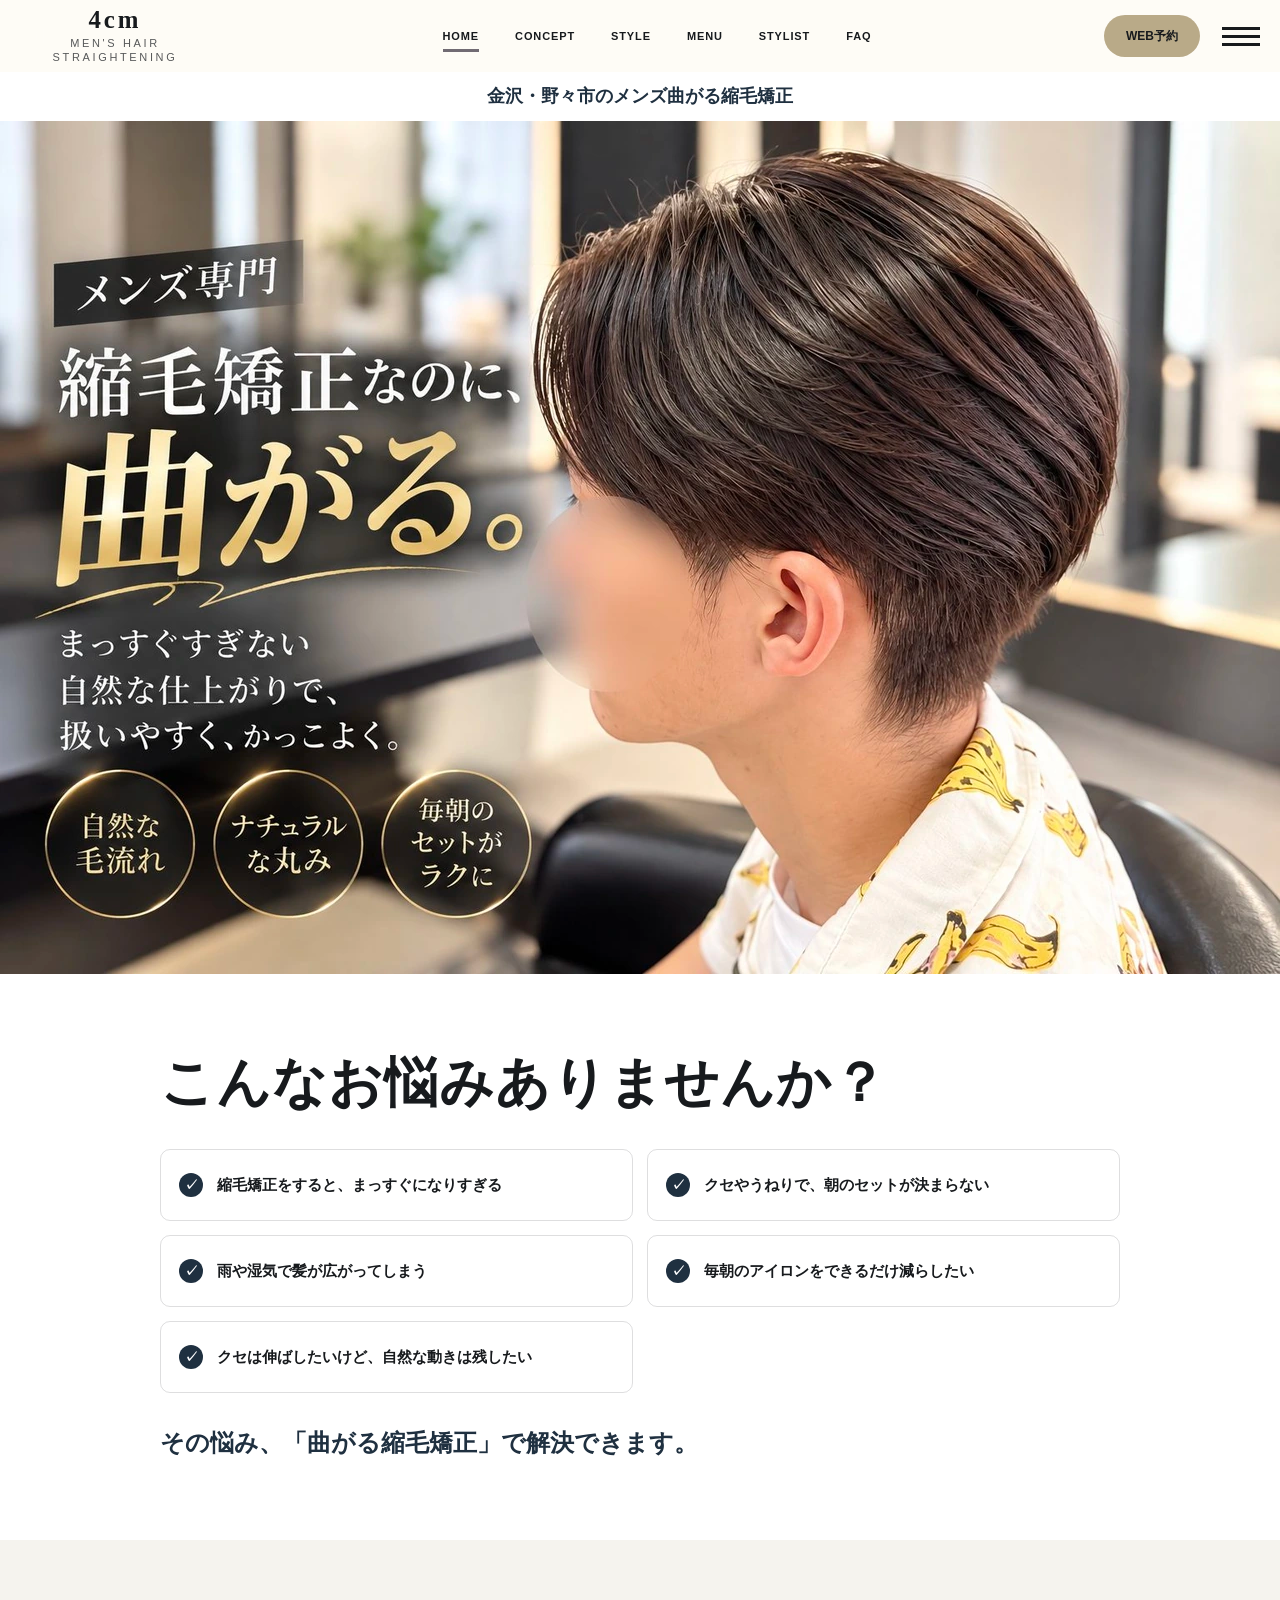
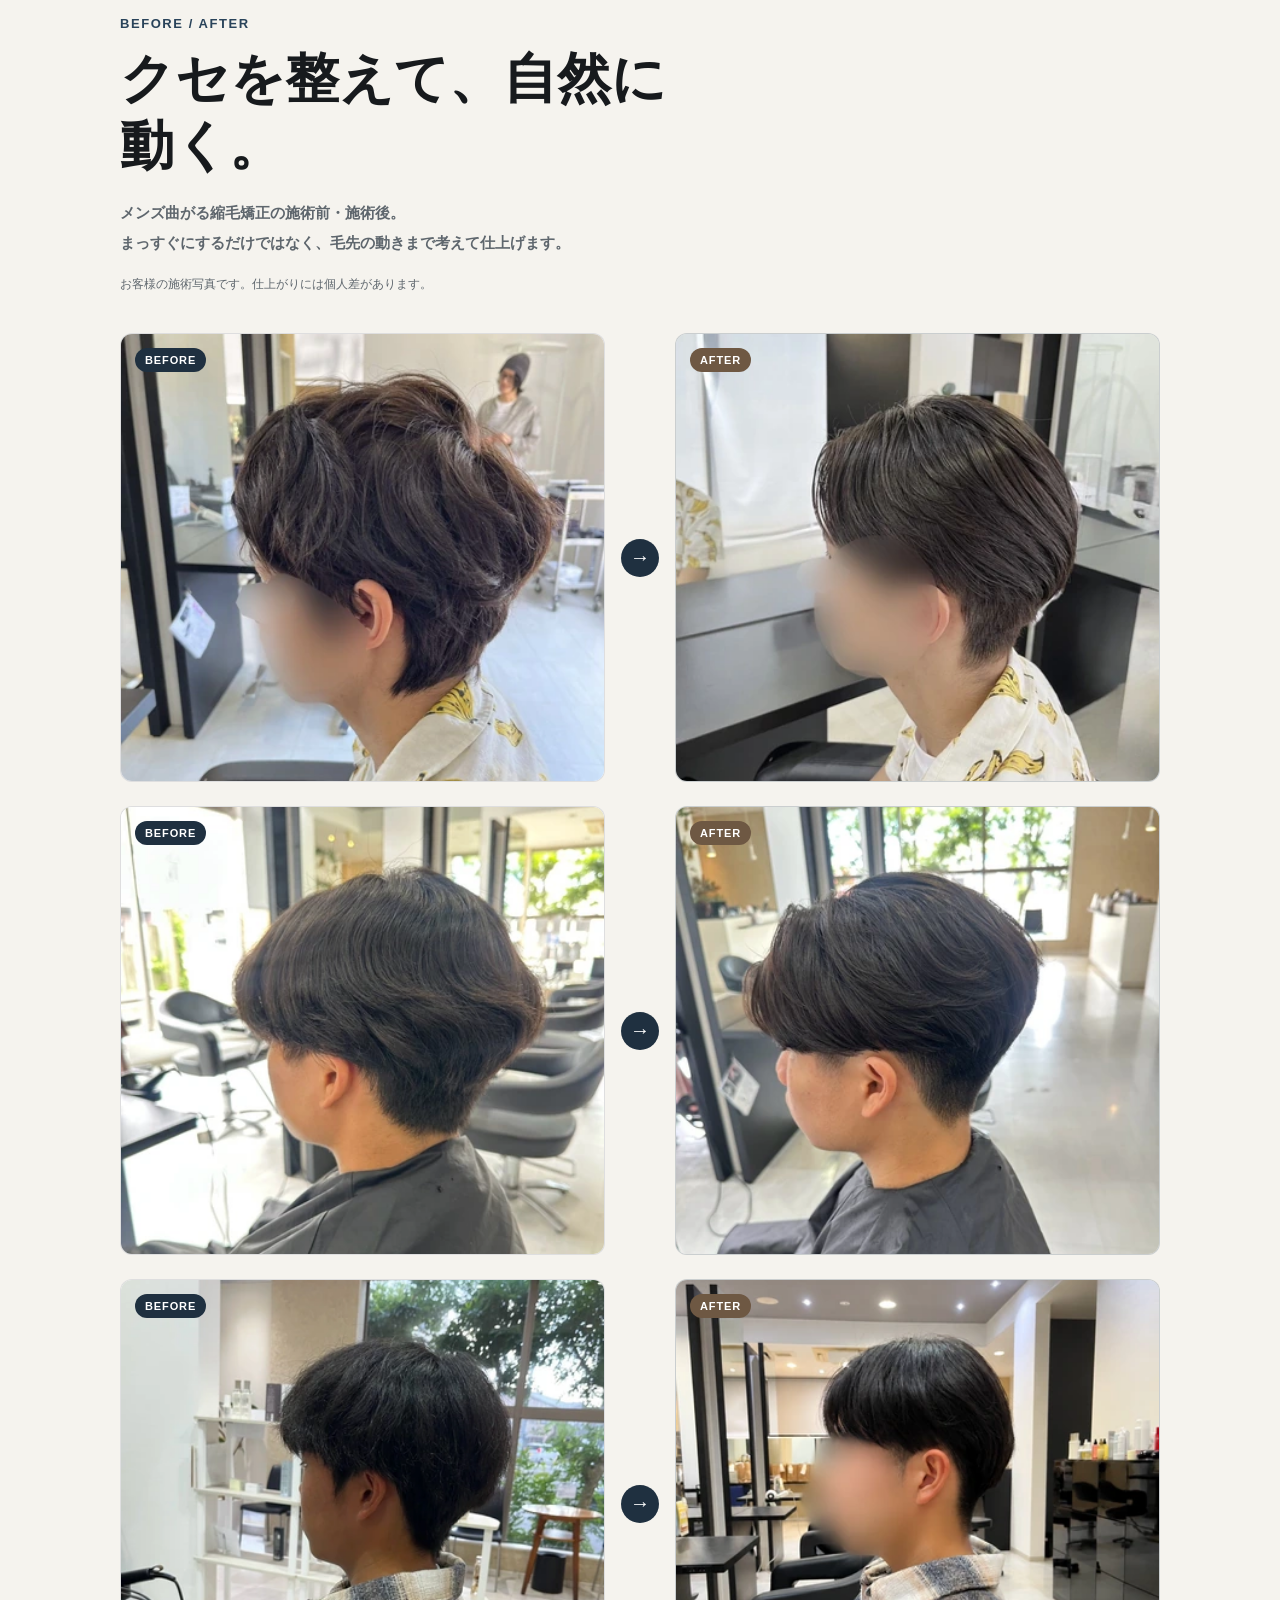
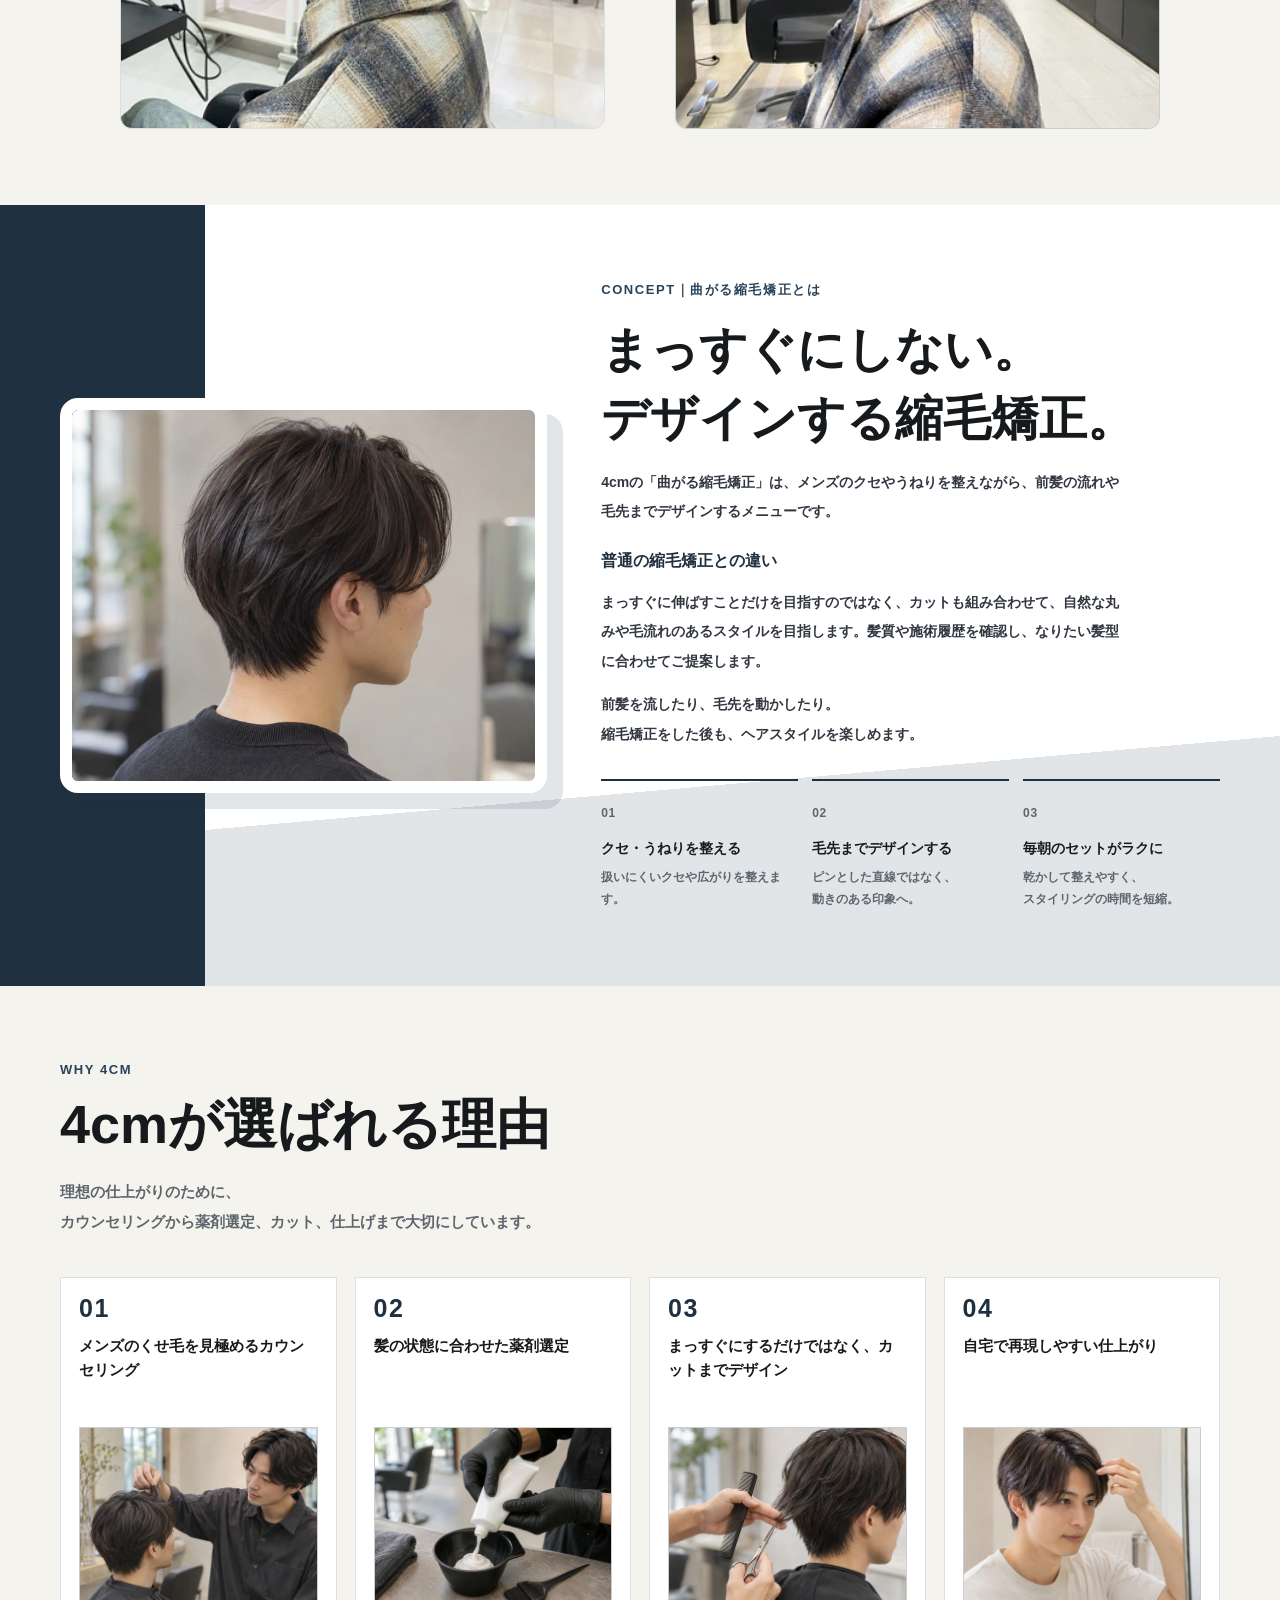
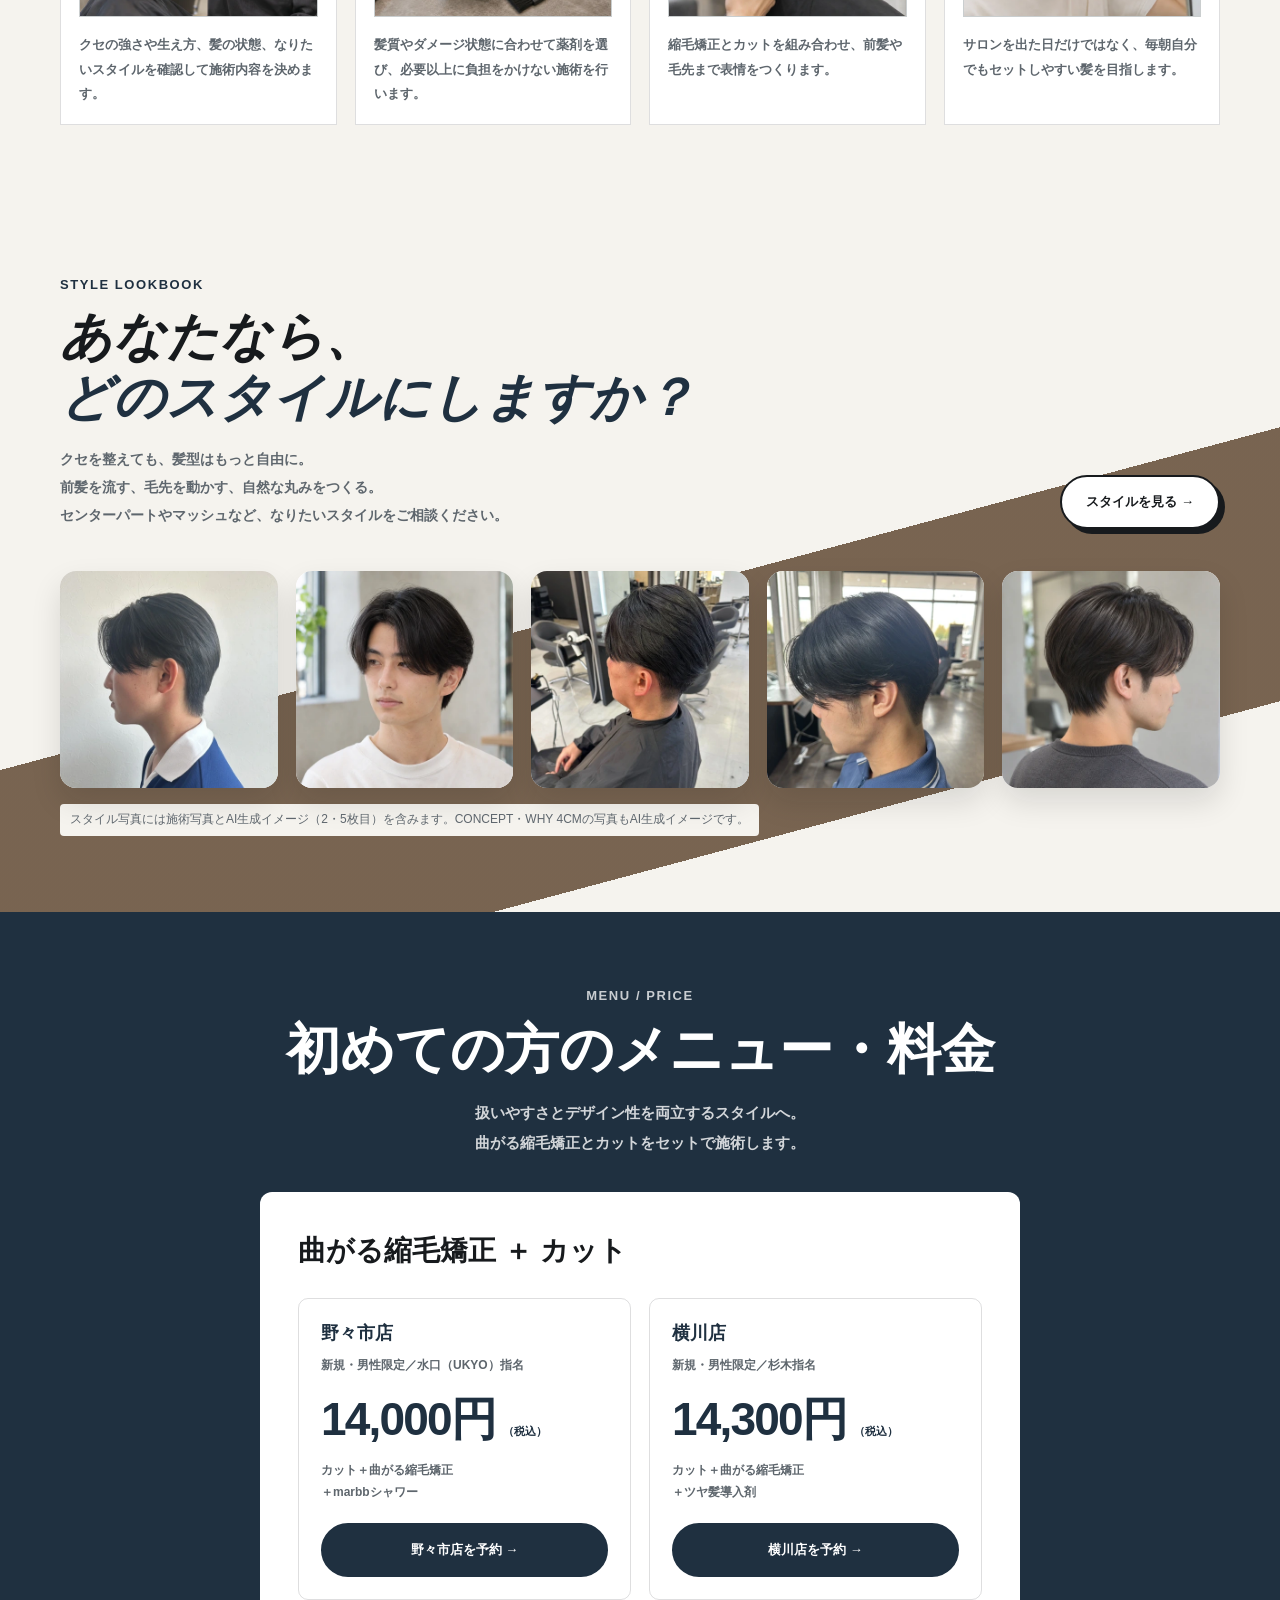
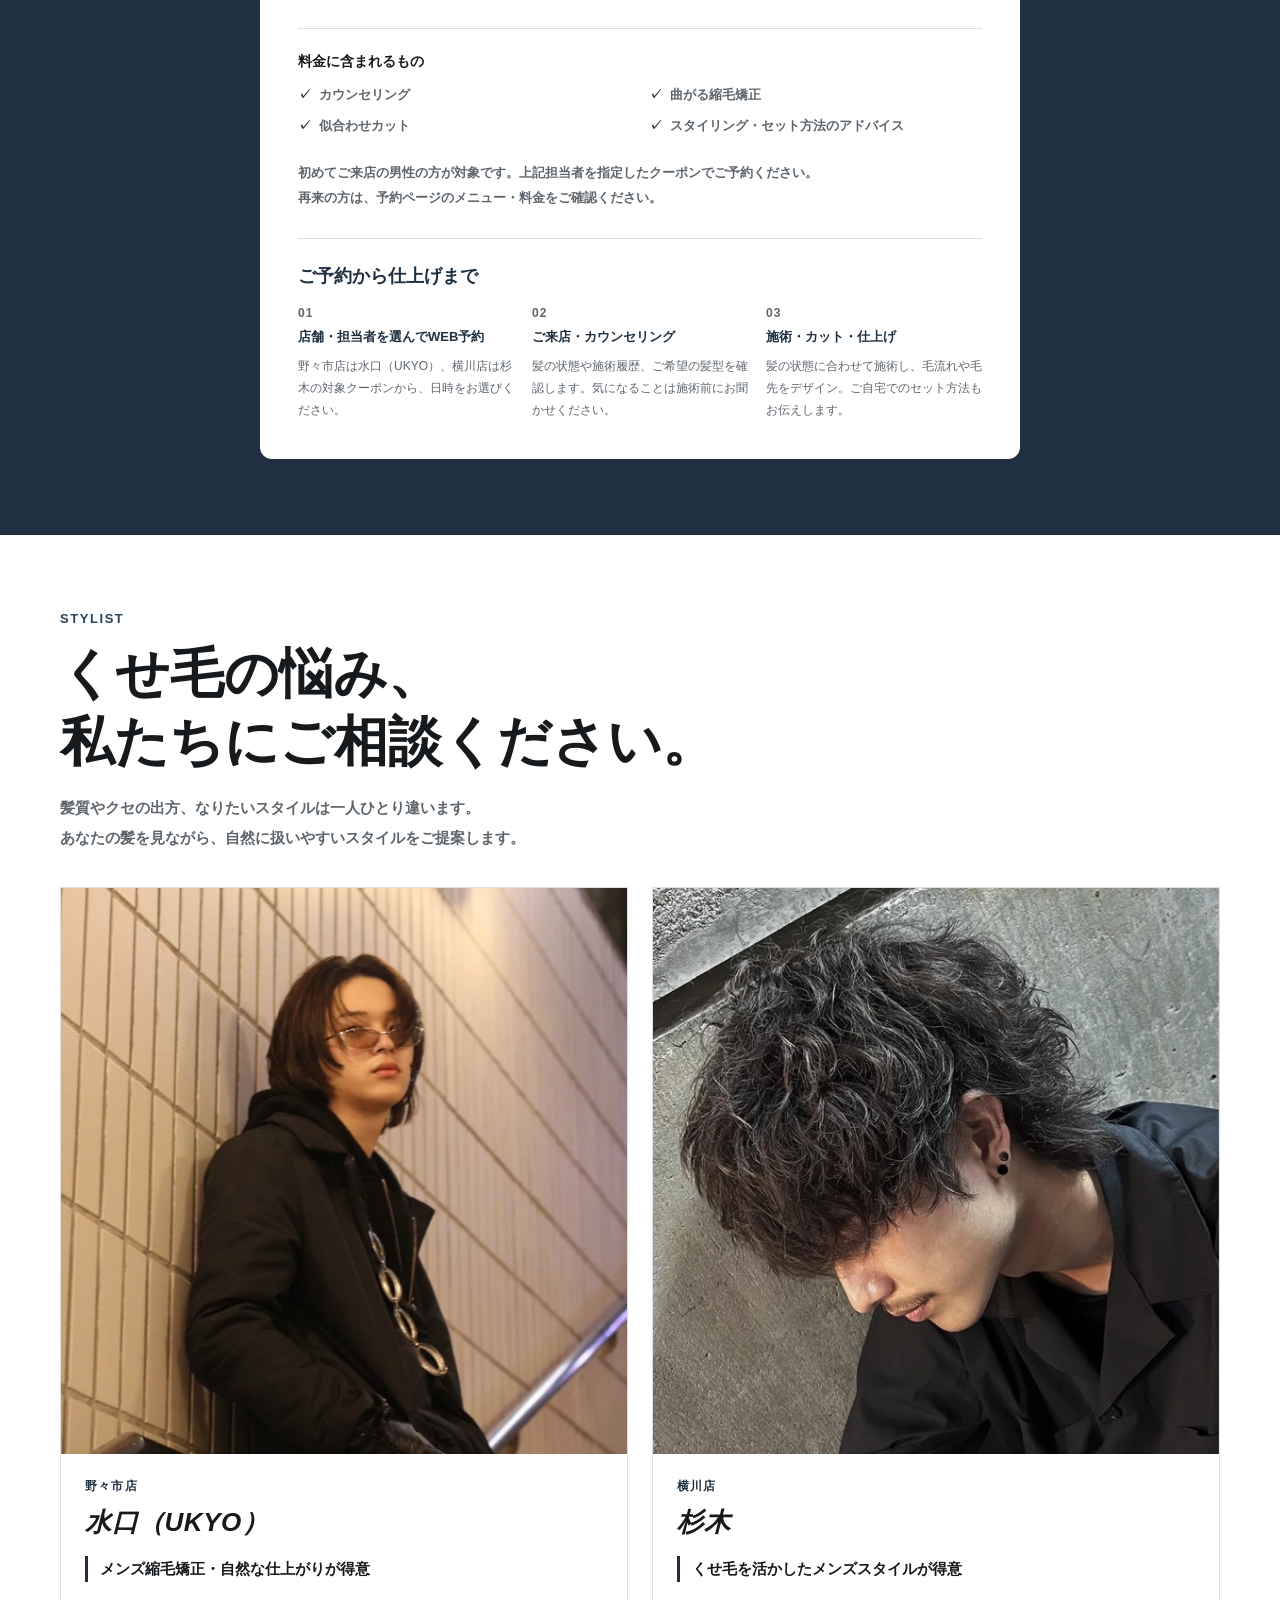
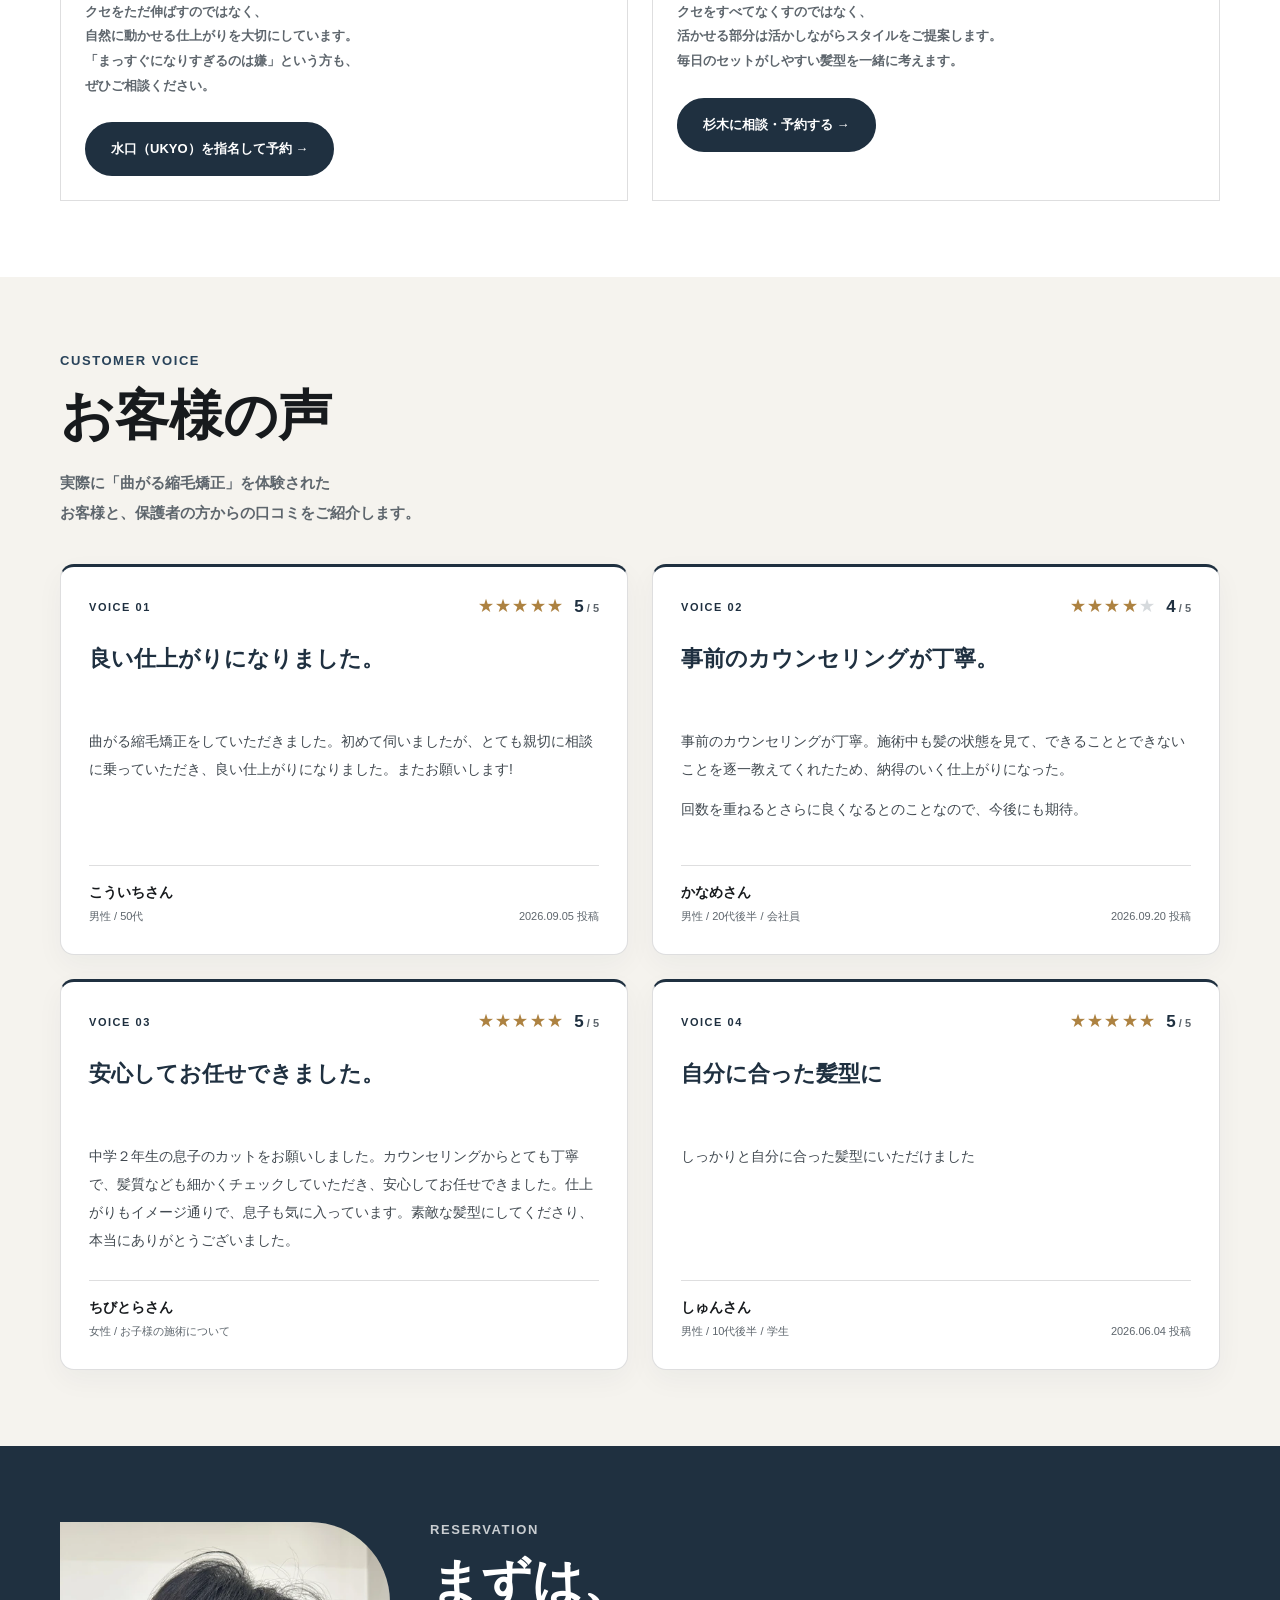
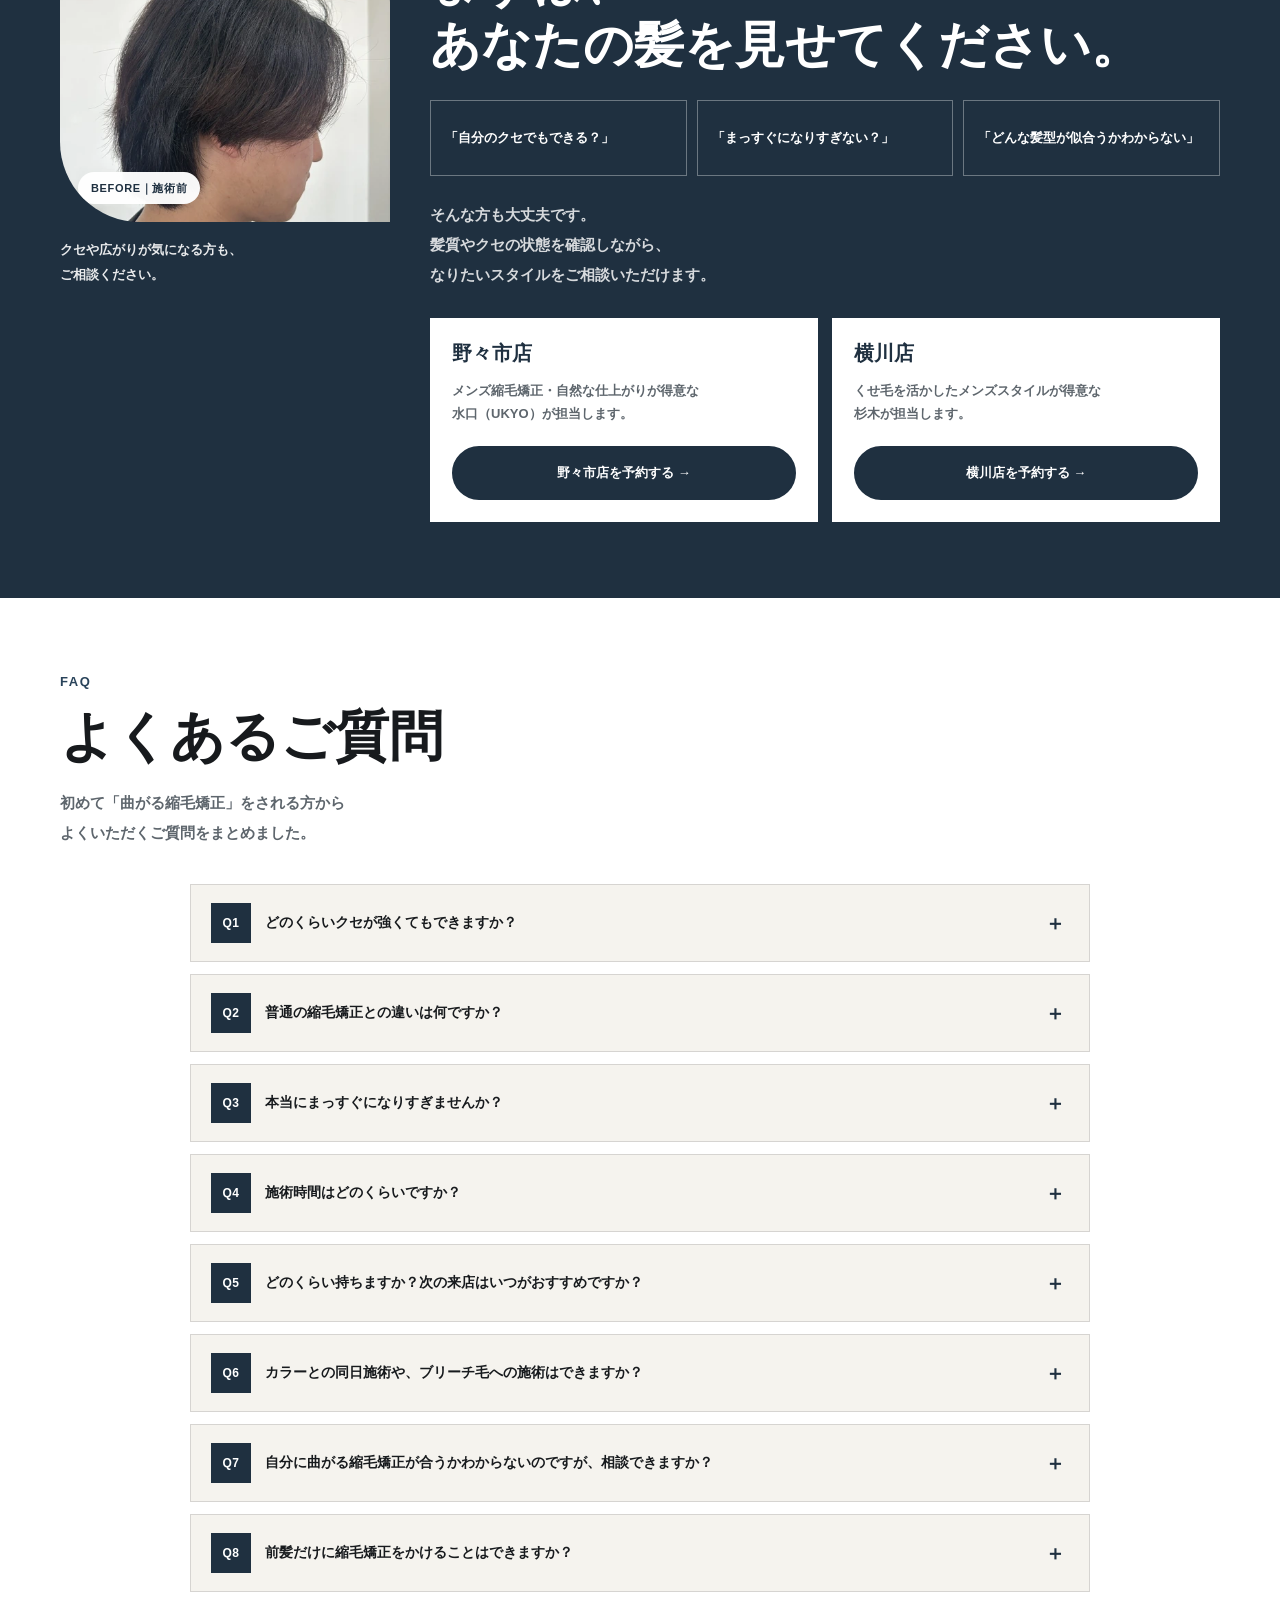
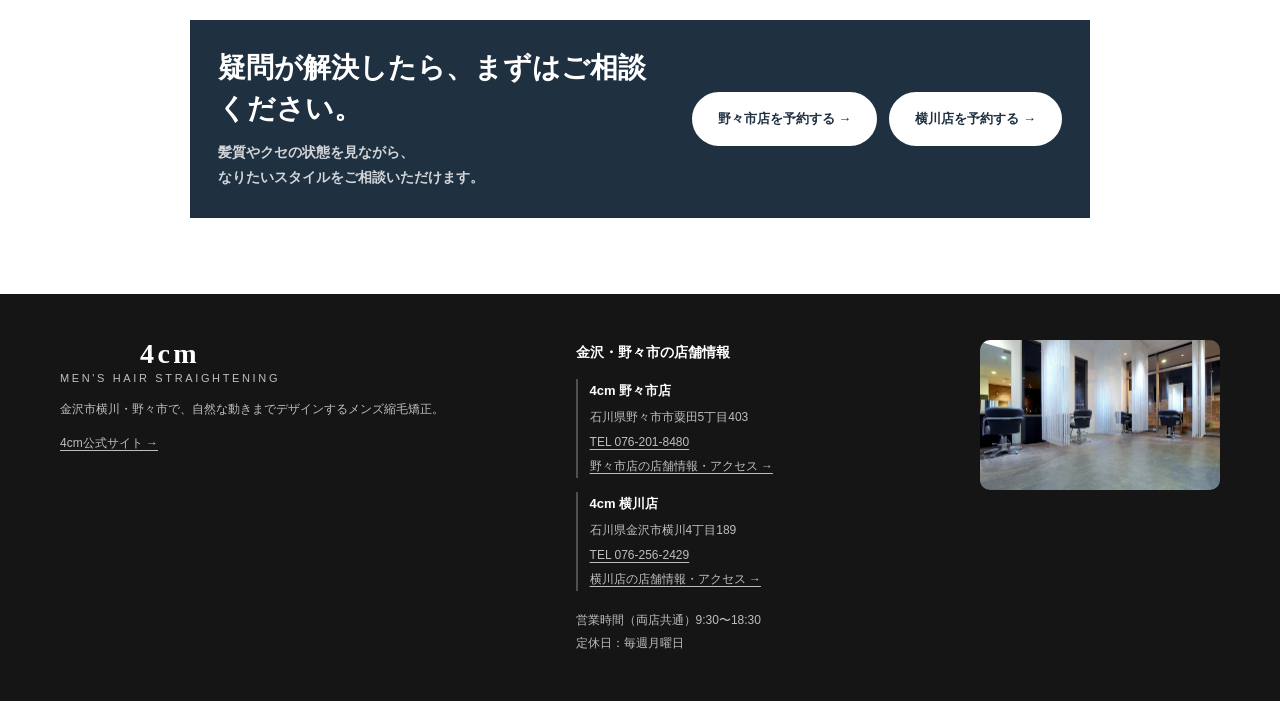
==== commit 33784b6f: "Meta のピクセル（1152898747185927）を head に入れる Co-Authored-By: Claude Opus 5.5 <noreply@anthropic.com>" ====
--- a/index.html
+++ b/index.html
@@ -29,6 +29,23 @@
     <link rel="preload" as="image" type="image/webp" href="assets/kanazawa-mens-magaru-straightening-desktop.e1d7b75971.webp" imagesrcset="assets/kanazawa-mens-magaru-straightening-desktop-768.5c29cc6e44.webp 768w, assets/kanazawa-mens-magaru-straightening-desktop-1280.a8572a7edf.webp 1280w, assets/kanazawa-mens-magaru-straightening-desktop.e1d7b75971.webp 1536w" imagesizes="100vw" media="(min-width: 768px)" fetchpriority="high" />
     <link rel="stylesheet" href="assets/site.3050ec1f31.css" />
     <script type="application/ld+json">{"@context":"https://schema.org","@graph":[{"@type":"Organization","@id":"https://magaru.4cm.jp/#organization","name":"4cm（ヨンセンチメートル）","url":"https://www.4cm.jp/","subOrganization":[{"@id":"https://magaru.4cm.jp/#salon-nonoichi"},{"@id":"https://magaru.4cm.jp/#salon-yokogawa"}]},{"@type":"HairSalon","@id":"https://magaru.4cm.jp/#salon-nonoichi","name":"4cm 野々市店","url":"https://magaru.4cm.jp/#salon-nonoichi","parentOrganization":{"@id":"https://magaru.4cm.jp/#organization"},"sameAs":["https://beauty.hotpepper.jp/slnH000221287/"],"telephone":"+81-76-201-8480","address":{"@type":"PostalAddress","streetAddress":"粟田5丁目403","addressLocality":"野々市市","addressRegion":"石川県","addressCountry":"JP"},"openingHoursSpecification":[{"@type":"OpeningHoursSpecification","dayOfWeek":["Tuesday","Wednesday","Thursday","Friday","Saturday","Sunday"],"opens":"09:30","closes":"18:30"}]},{"@type":"HairSalon","@id":"https://magaru.4cm.jp/#salon-yokogawa","name":"4cm 横川店","url":"https://magaru.4cm.jp/#salon-yokogawa","parentOrganization":{"@id":"https://magaru.4cm.jp/#organization"},"sameAs":["https://beauty.hotpepper.jp/slnH000252788/"],"telephone":"+81-76-256-2429","address":{"@type":"PostalAddress","streetAddress":"横川4丁目189","addressLocality":"金沢市","addressRegion":"石川県","addressCountry":"JP"},"openingHoursSpecification":[{"@type":"OpeningHoursSpecification","dayOfWeek":["Tuesday","Wednesday","Thursday","Friday","Saturday","Sunday"],"opens":"09:30","closes":"18:30"}]}]}</script>
+    <!-- Meta Pixel Code -->
+    <script>
+    !function(f,b,e,v,n,t,s)
+    {if(f.fbq)return;n=f.fbq=function(){n.callMethod?
+    n.callMethod.apply(n,arguments):n.queue.push(arguments)};
+    if(!f._fbq)f._fbq=n;n.push=n;n.loaded=!0;n.version='2.0';
+    n.queue=[];t=b.createElement(e);t.async=!0;
+    t.src=v;s=b.getElementsByTagName(e)[0];
+    s.parentNode.insertBefore(t,s)}(window, document,'script',
+    'https://connect.facebook.net/en_US/fbevents.js');
+    fbq('init', '1152898747185927');
+    fbq('track', 'PageView');
+    </script>
+    <noscript><img height="1" width="1" style="display:none"
+    src="https://www.facebook.com/tr?id=1152898747185927&ev=PageView&noscript=1"
+    /></noscript>
+    <!-- End Meta Pixel Code -->
   </head>
   <body>
     <header class="header">
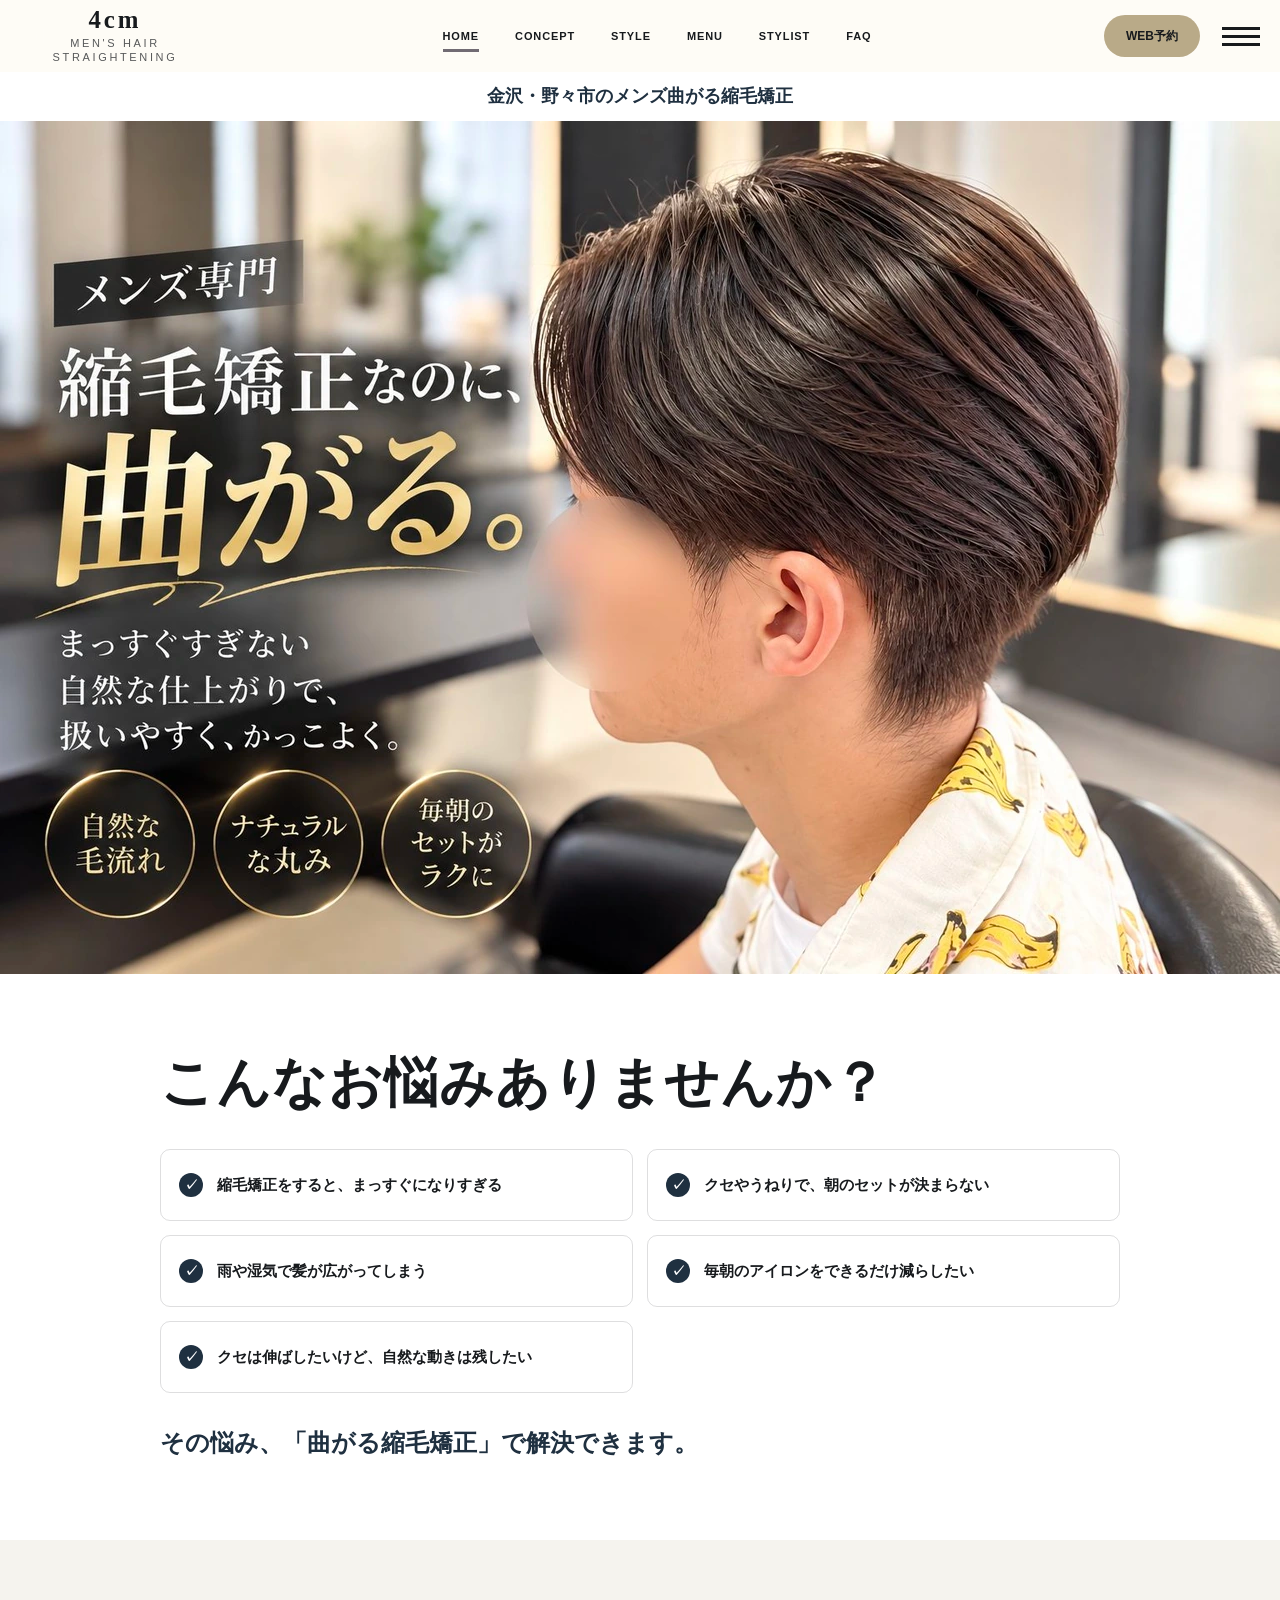
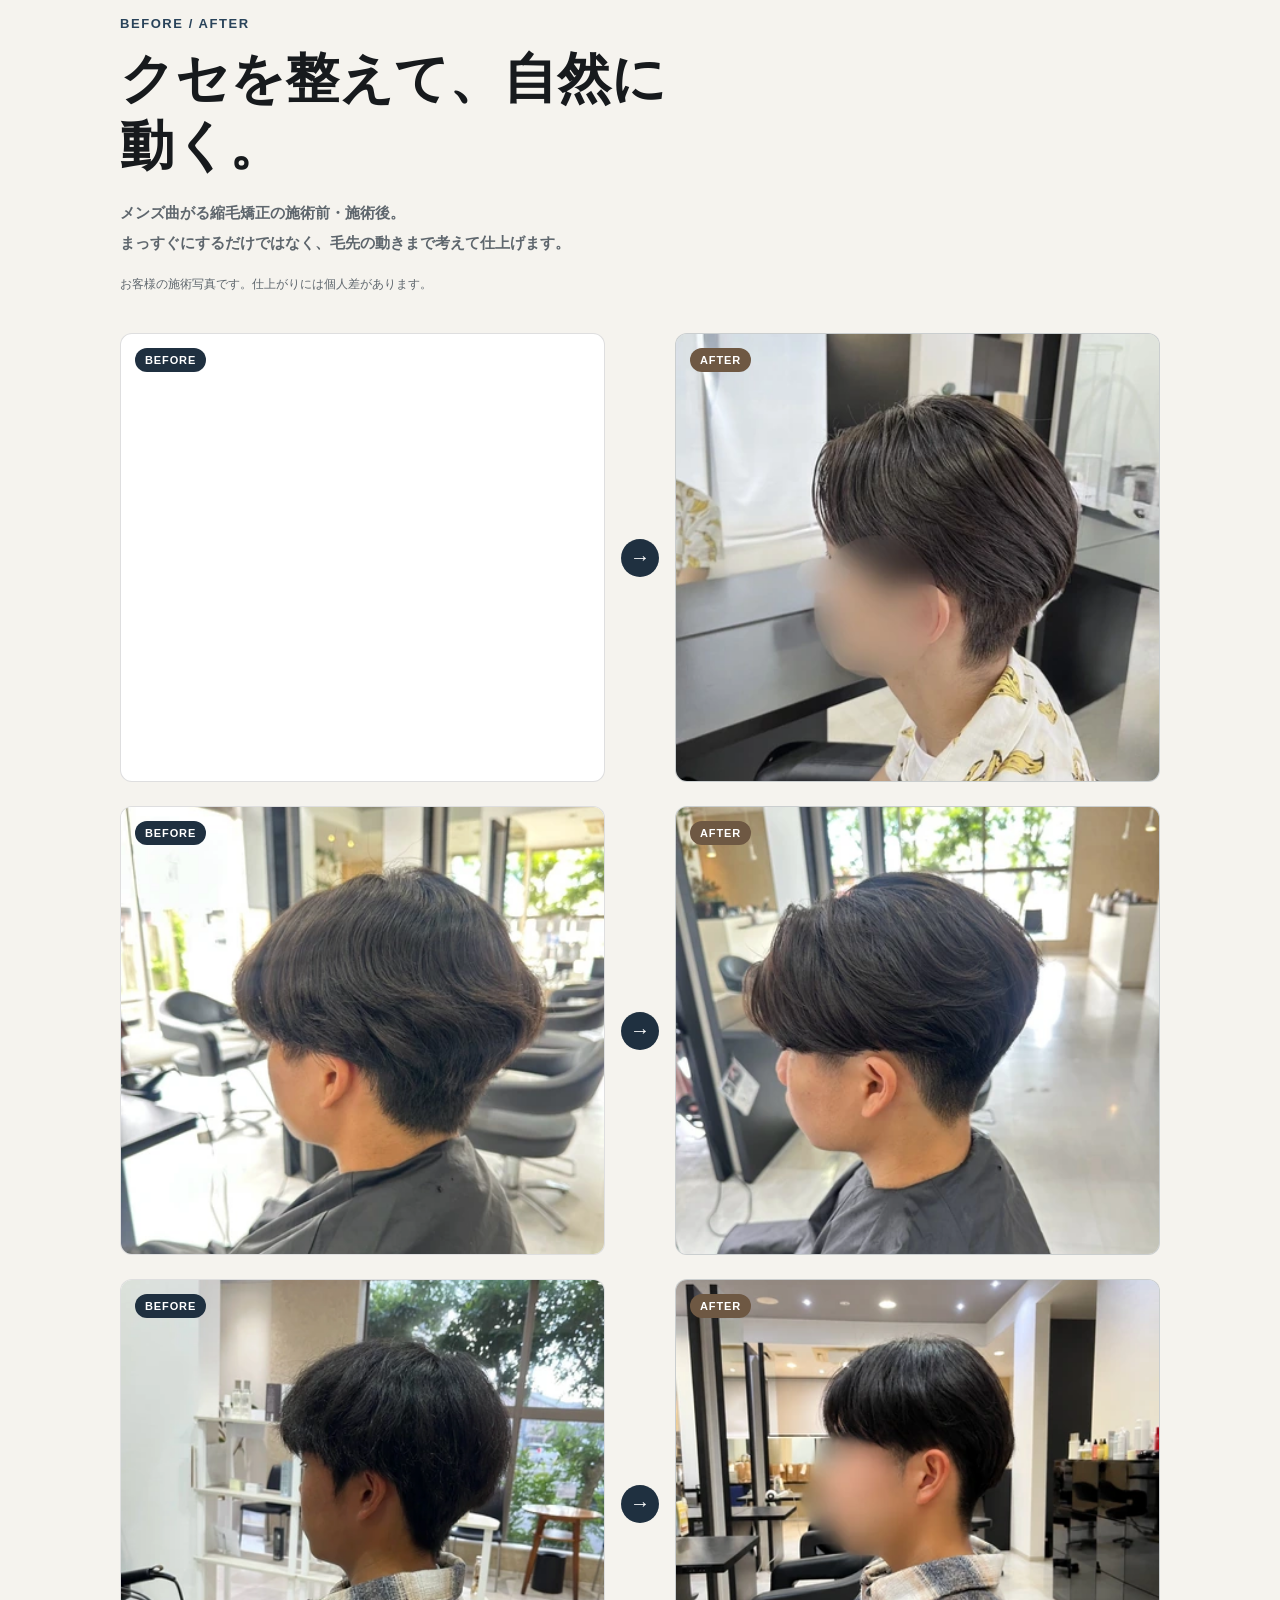
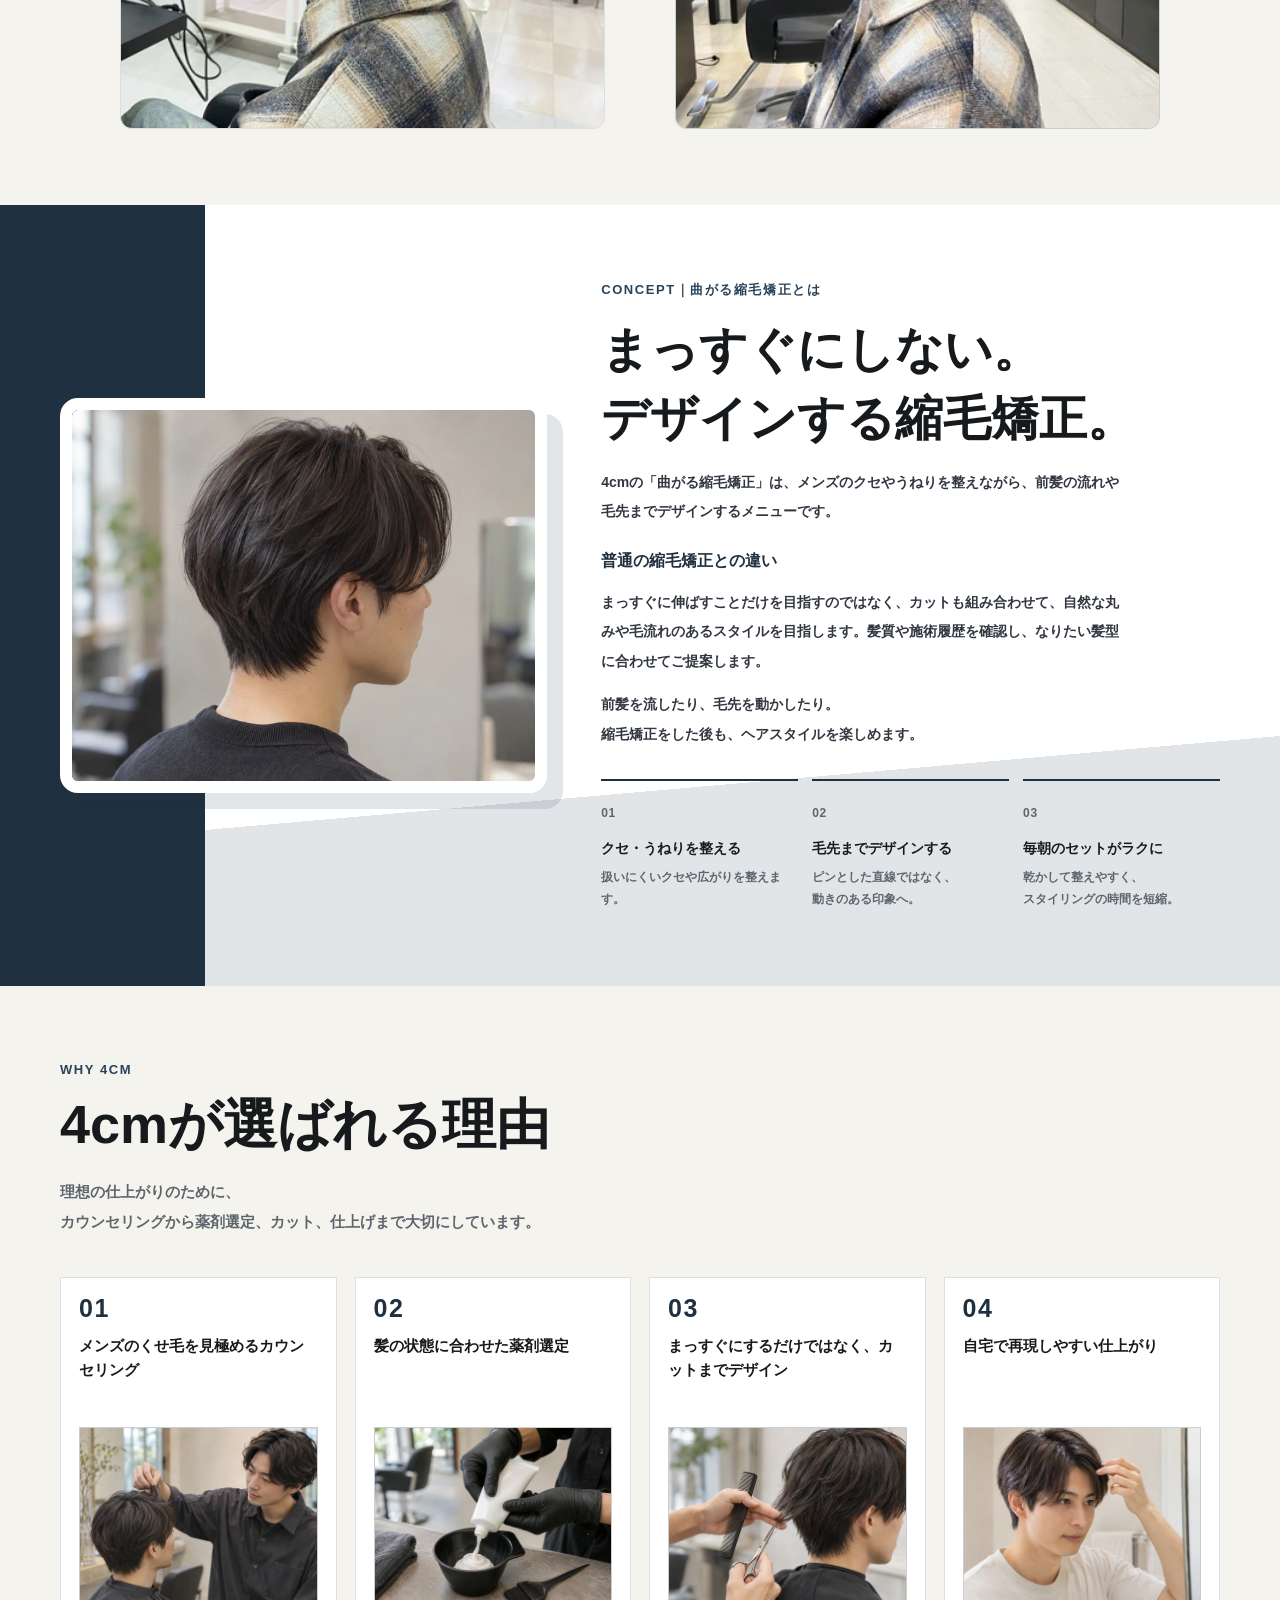
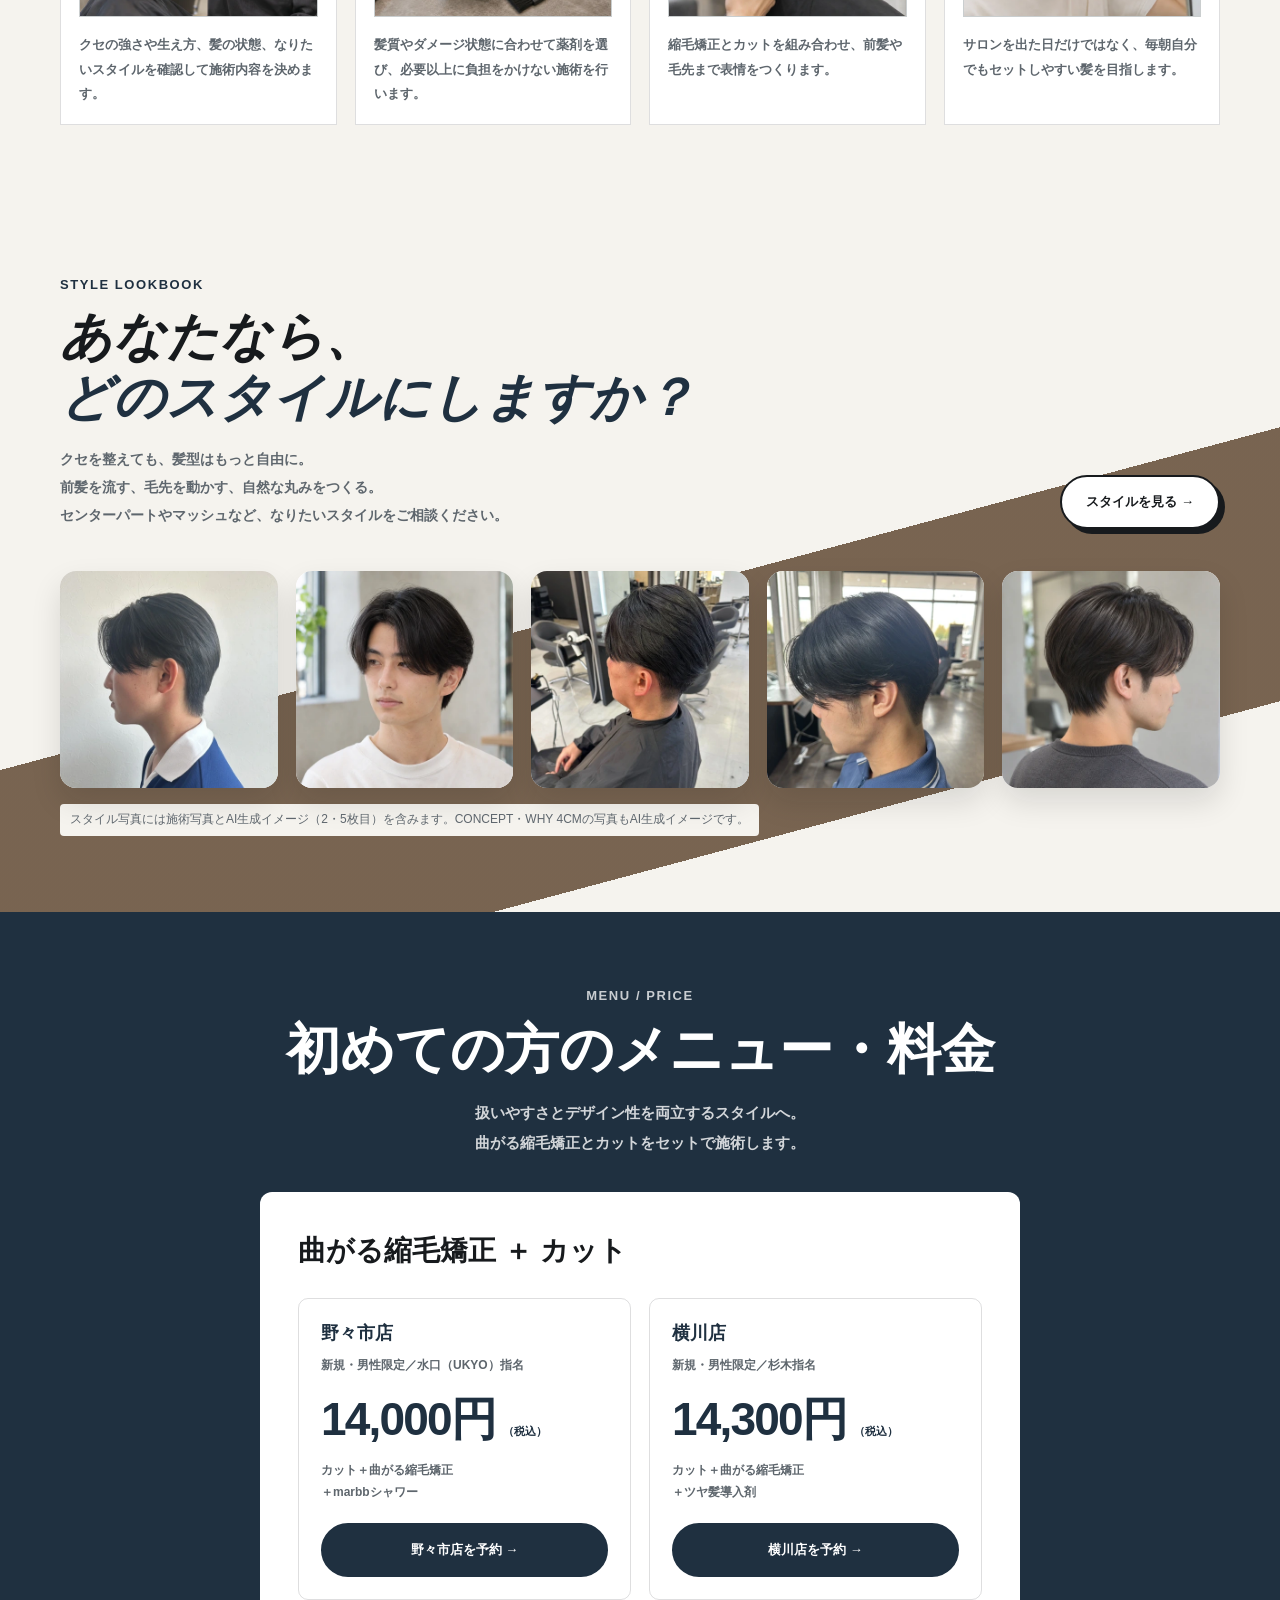
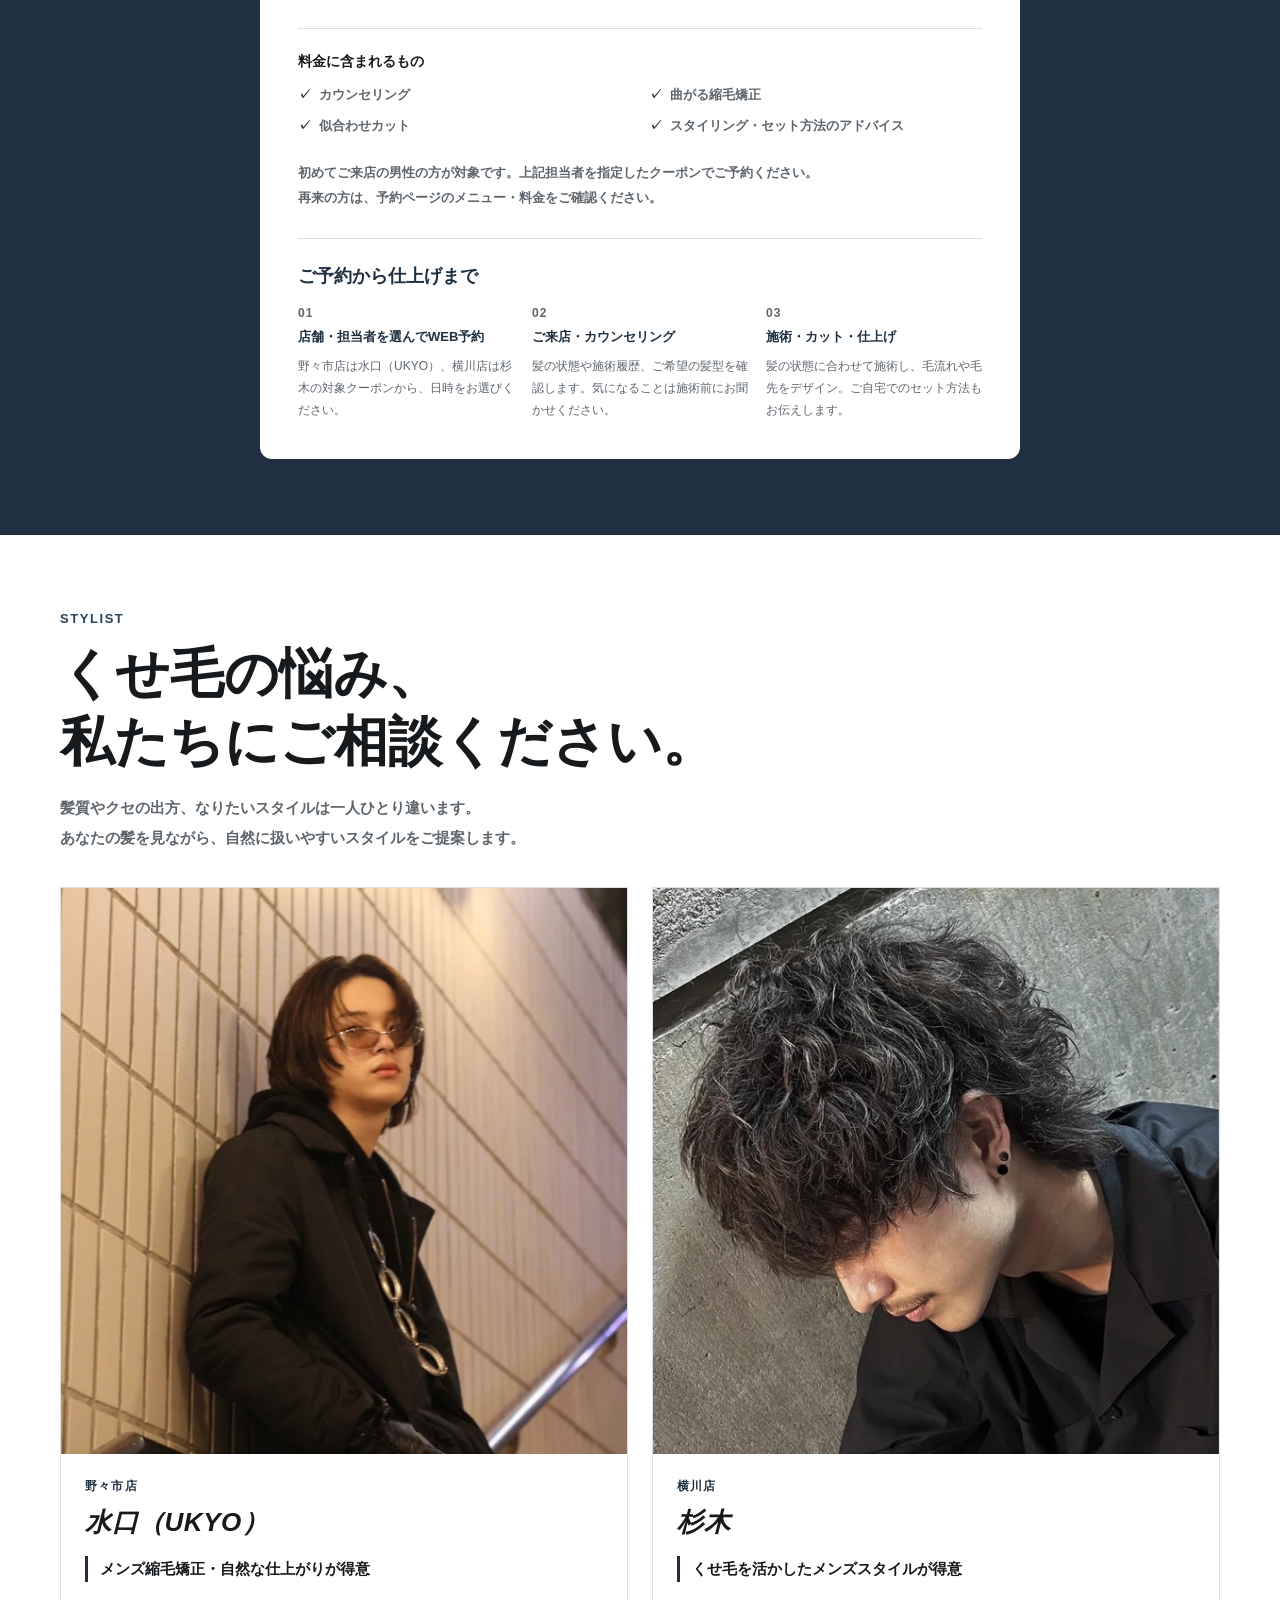
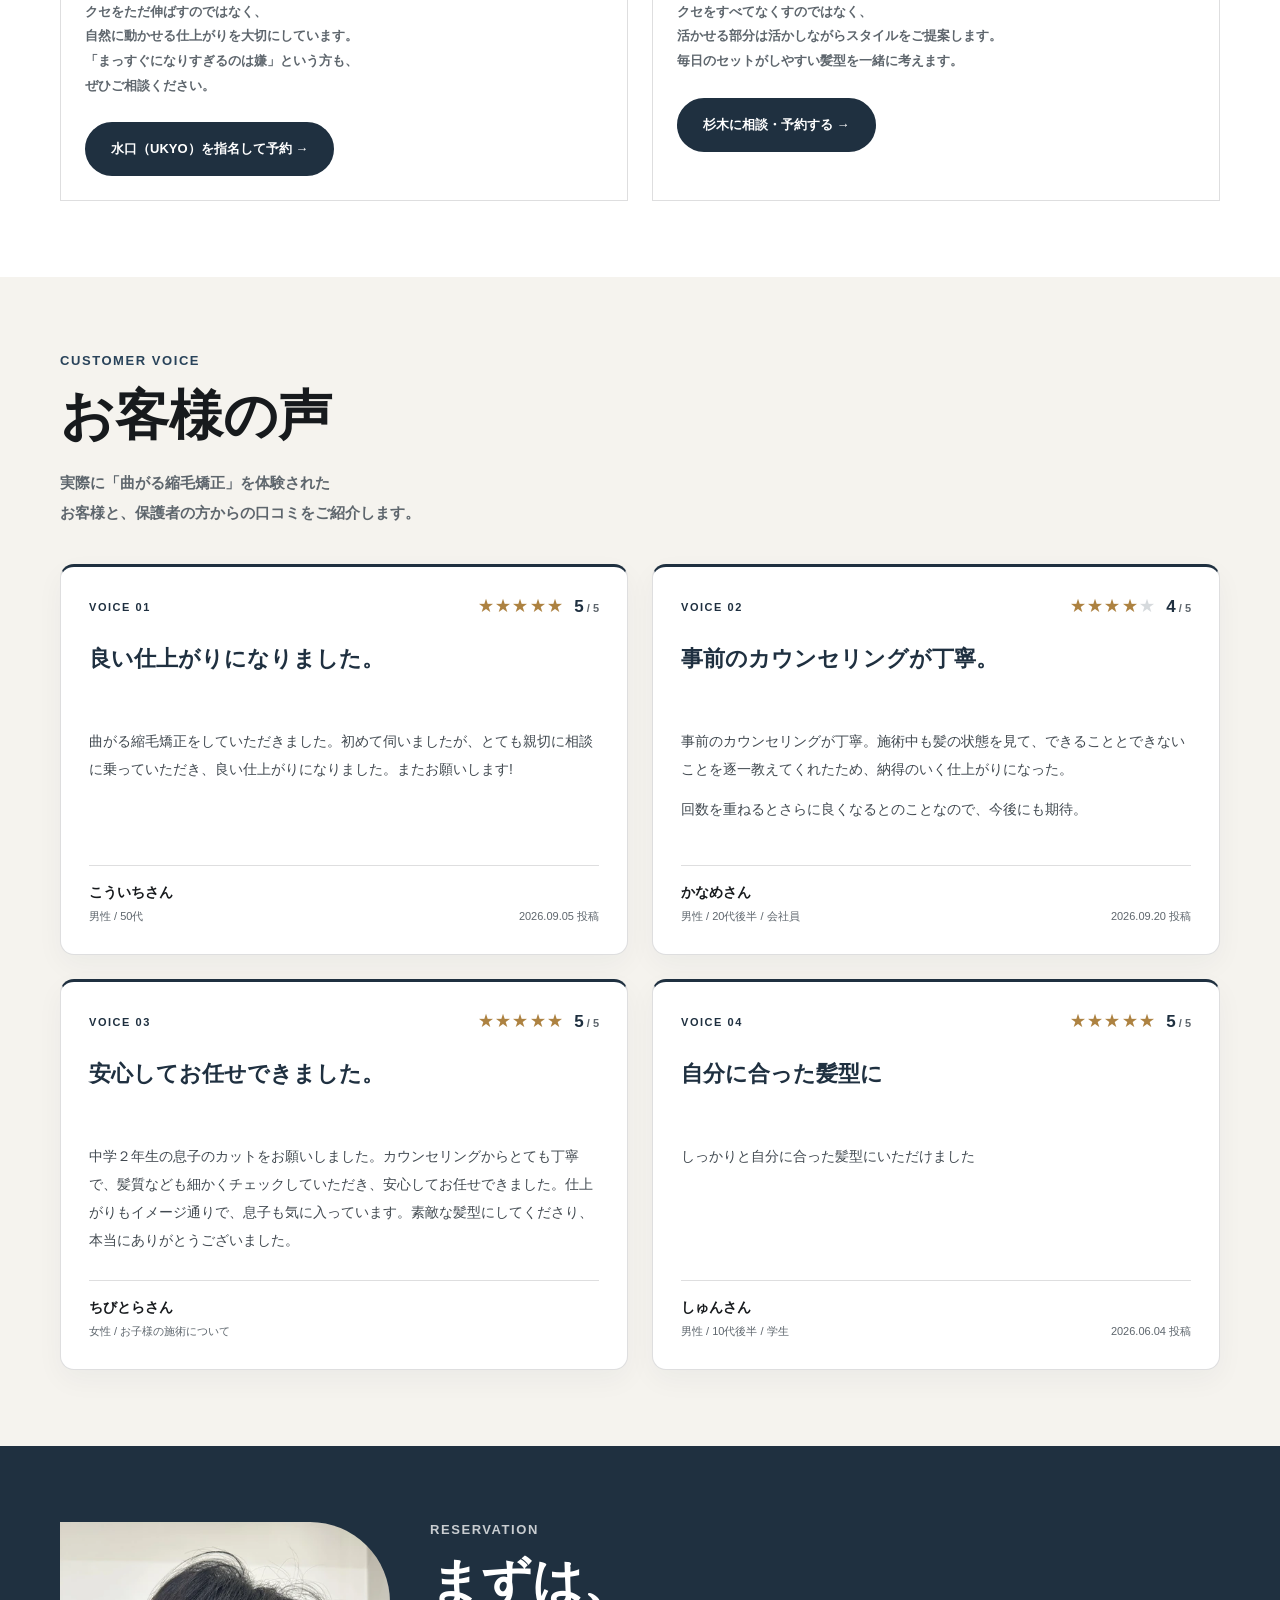
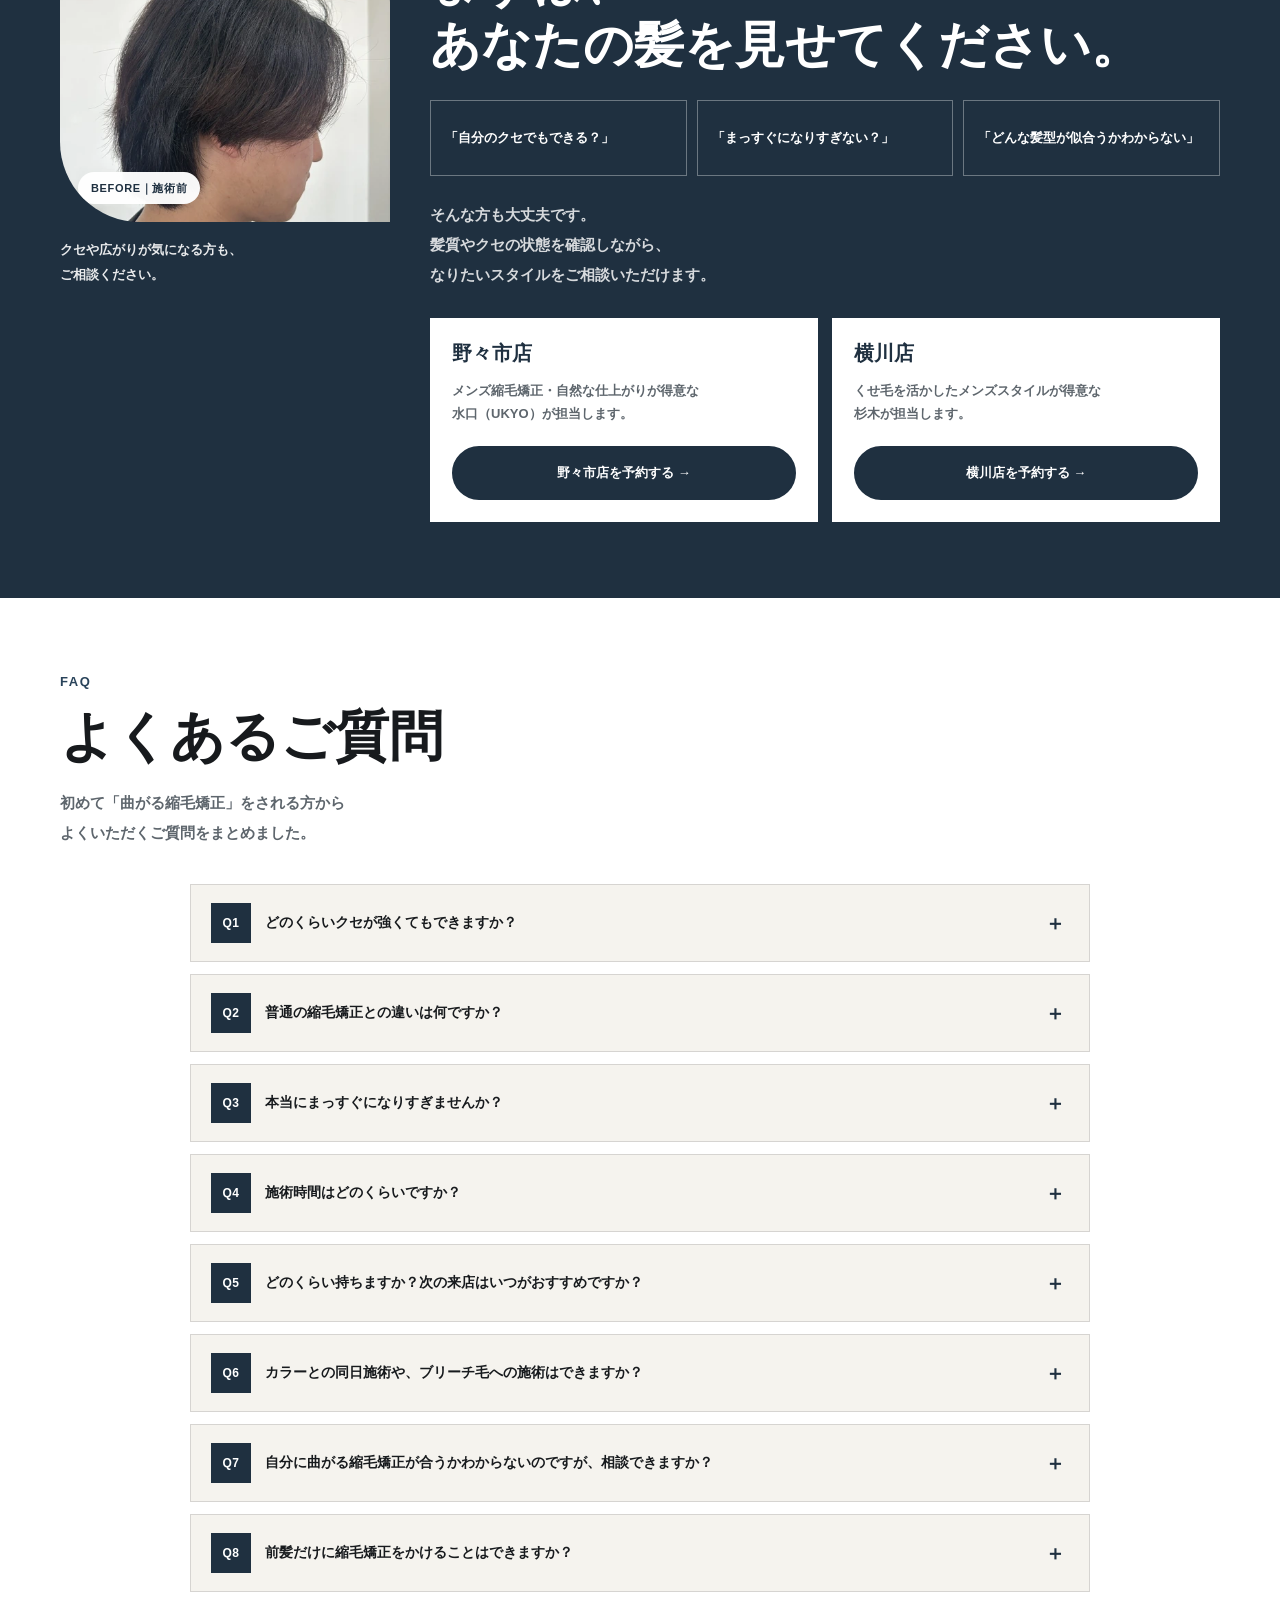
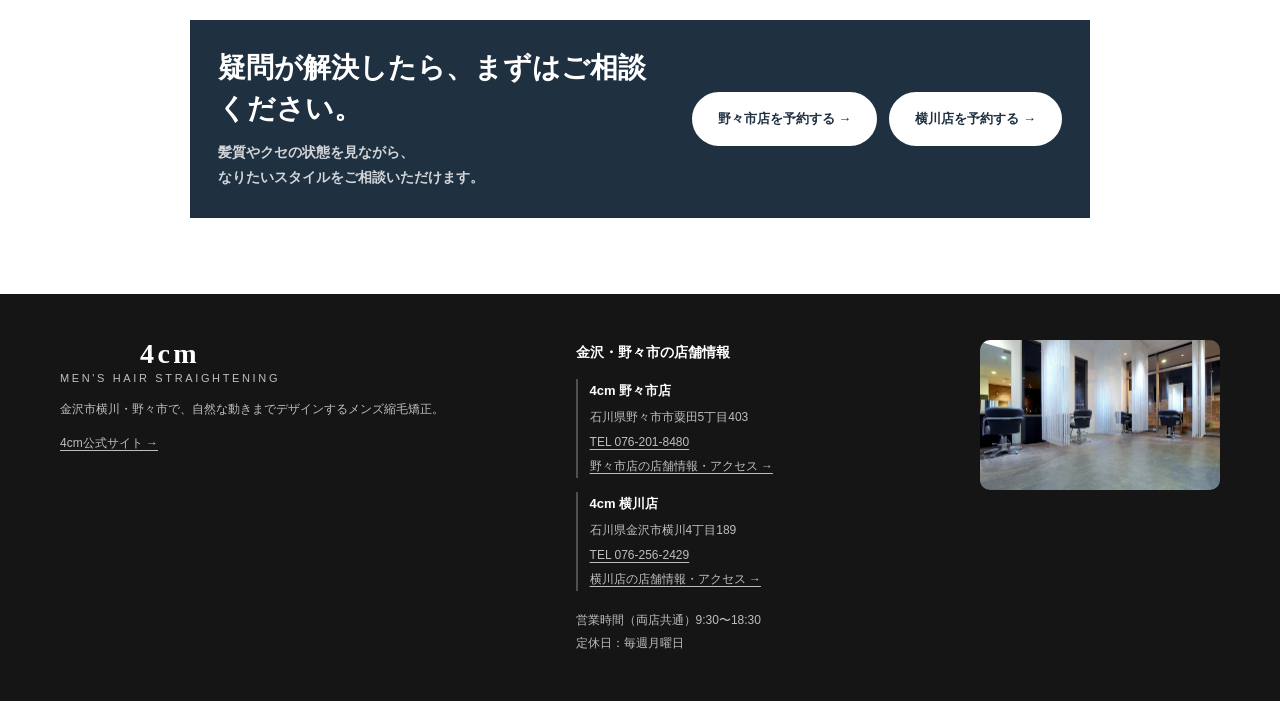
==== commit eb4b2f30: "Meta のタグを曲がる縮毛矯正用（1084545861257245）に替え、予約ボタンの押下を Lead で送る Co-Authored-By: Claude Opus 5.5 <noreply@a" ====
--- a/index.html
+++ b/index.html
@@ -39,11 +39,17 @@
     t.src=v;s=b.getElementsByTagName(e)[0];
     s.parentNode.insertBefore(t,s)}(window, document,'script',
     'https://connect.facebook.net/en_US/fbevents.js');
-    fbq('init', '1152898747185927');
+    fbq('init', '1084545861257245');
     fbq('track', 'PageView');
+    // ホットペッパーの予約ボタン（reserve のリンク）が押されたら予約の申し込み（Lead）を送る
+    document.addEventListener('click', function (event) {
+      if (event.target.closest('a[href*="beauty.hotpepper.jp/CSP/bt/reserve"]')) {
+        fbq('track', 'Lead');
+      }
+    });
     </script>
     <noscript><img height="1" width="1" style="display:none"
-    src="https://www.facebook.com/tr?id=1152898747185927&ev=PageView&noscript=1"
+    src="https://www.facebook.com/tr?id=1084545861257245&ev=PageView&noscript=1"
     /></noscript>
     <!-- End Meta Pixel Code -->
   </head>
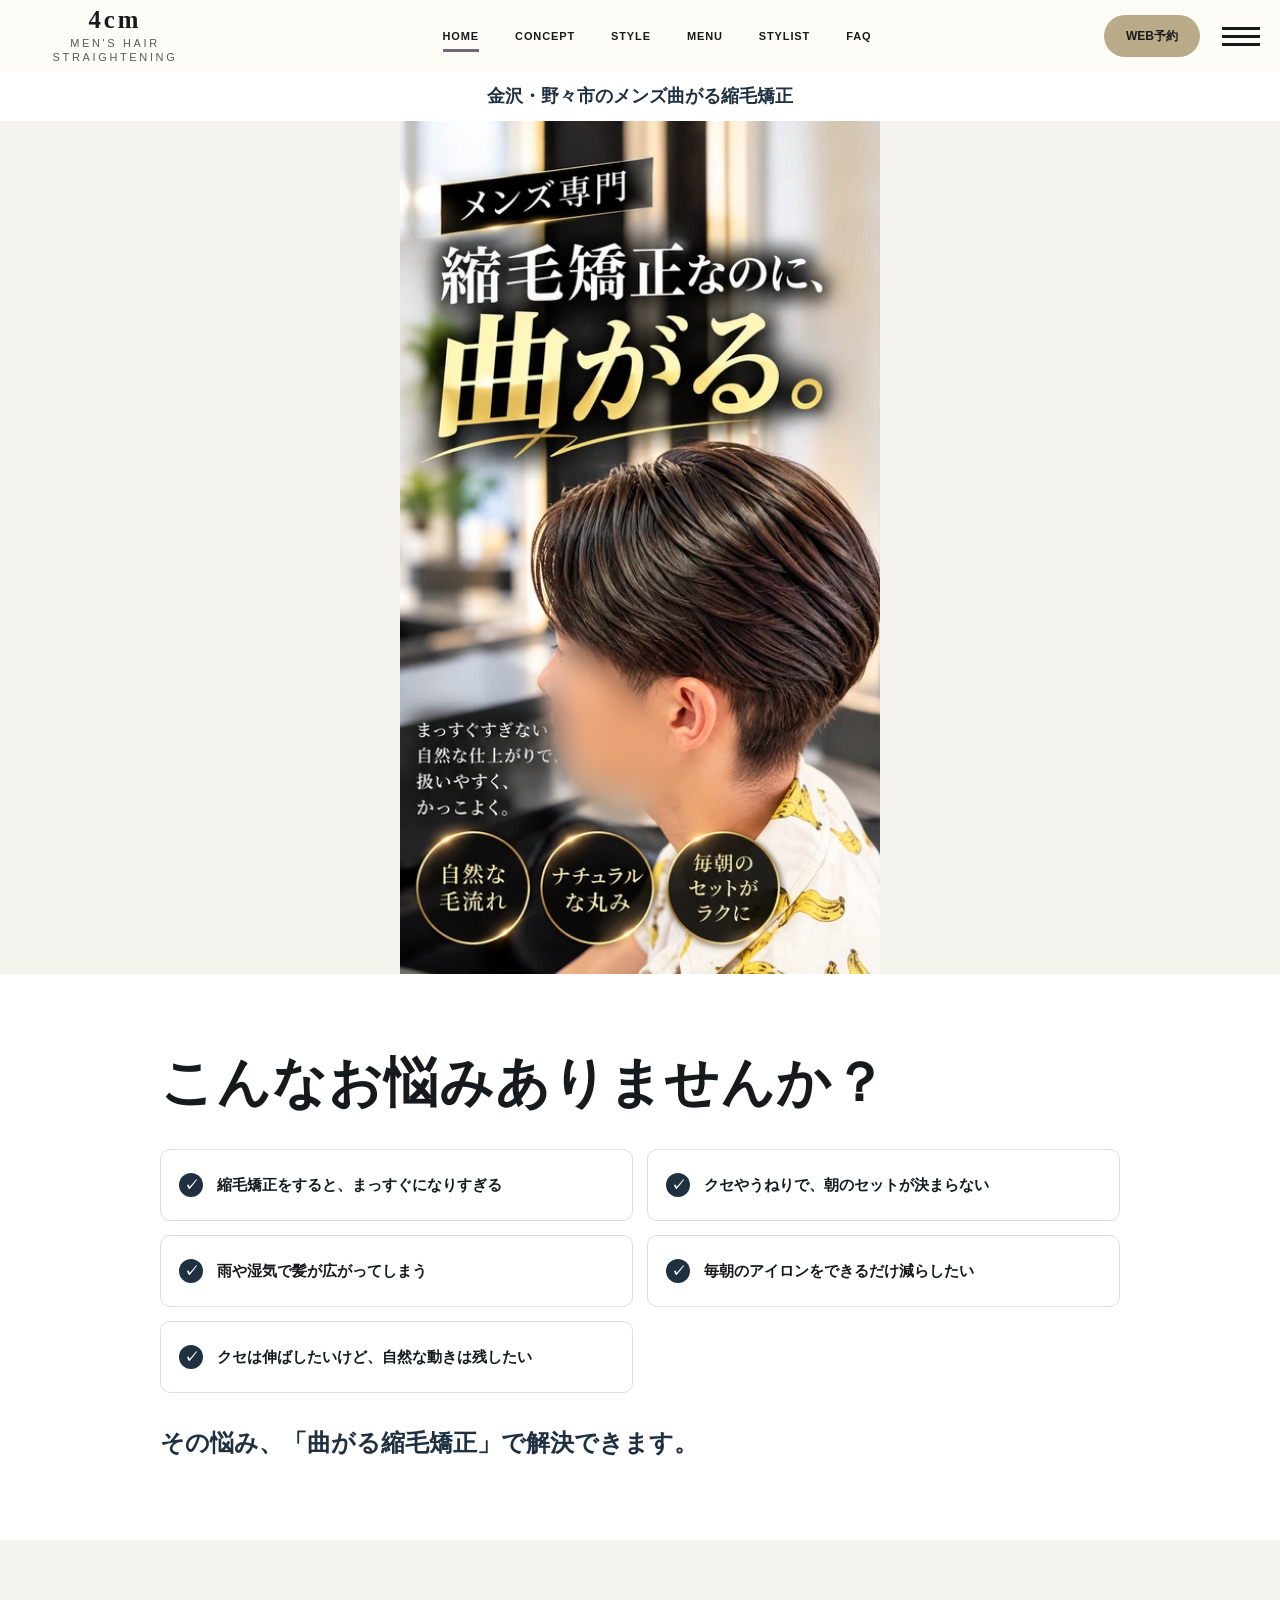
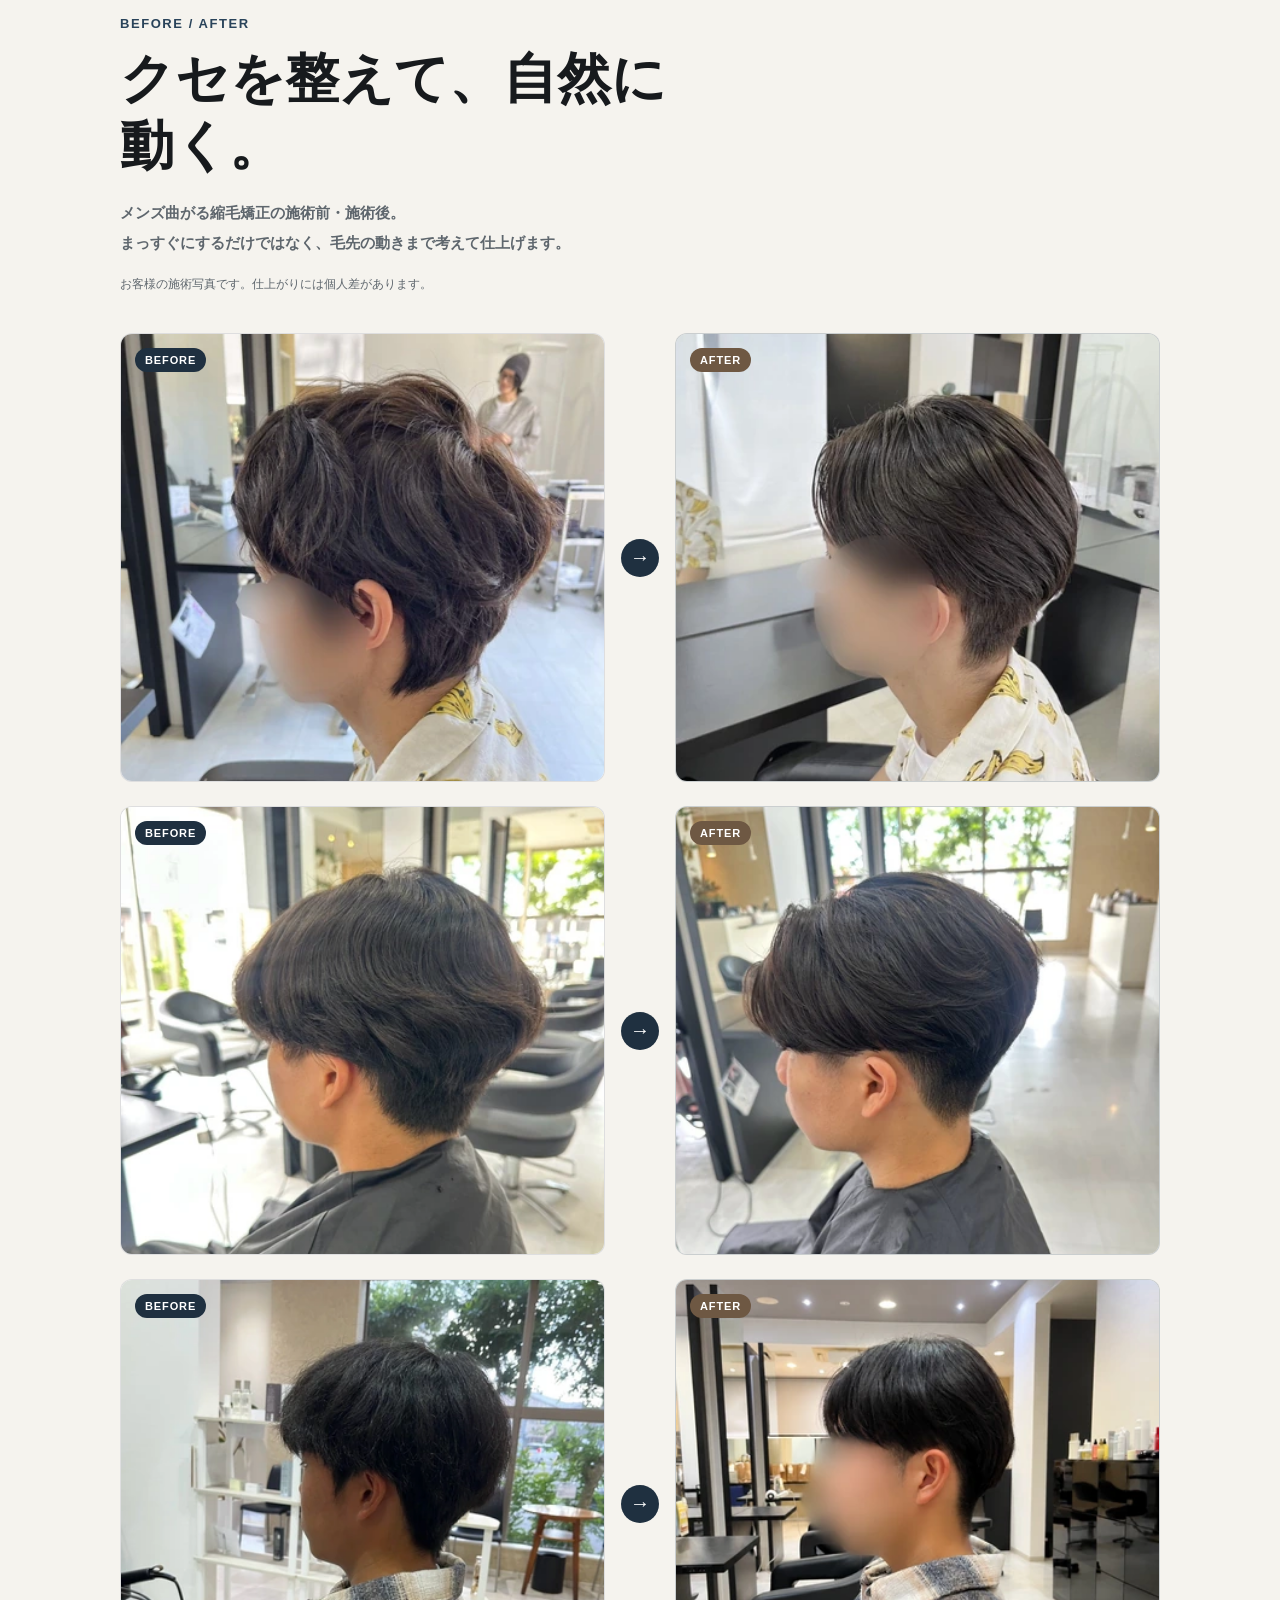
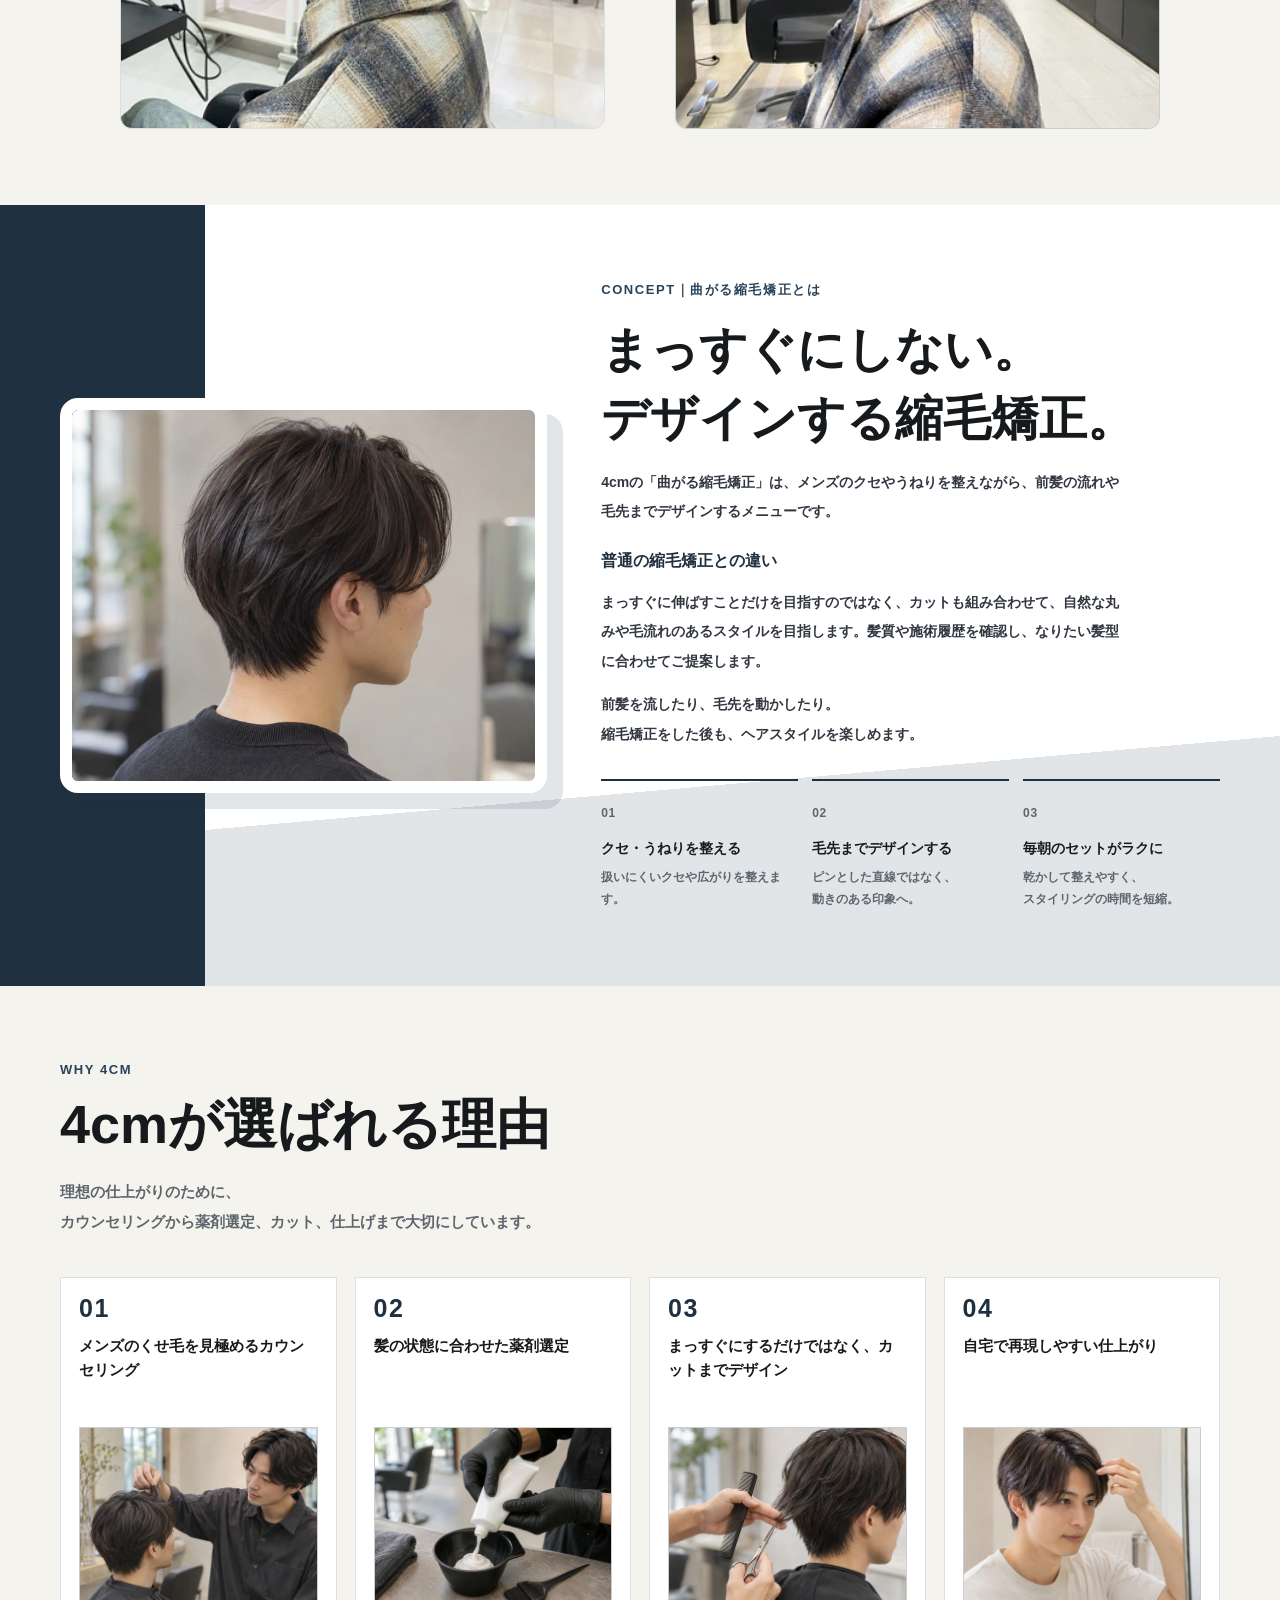
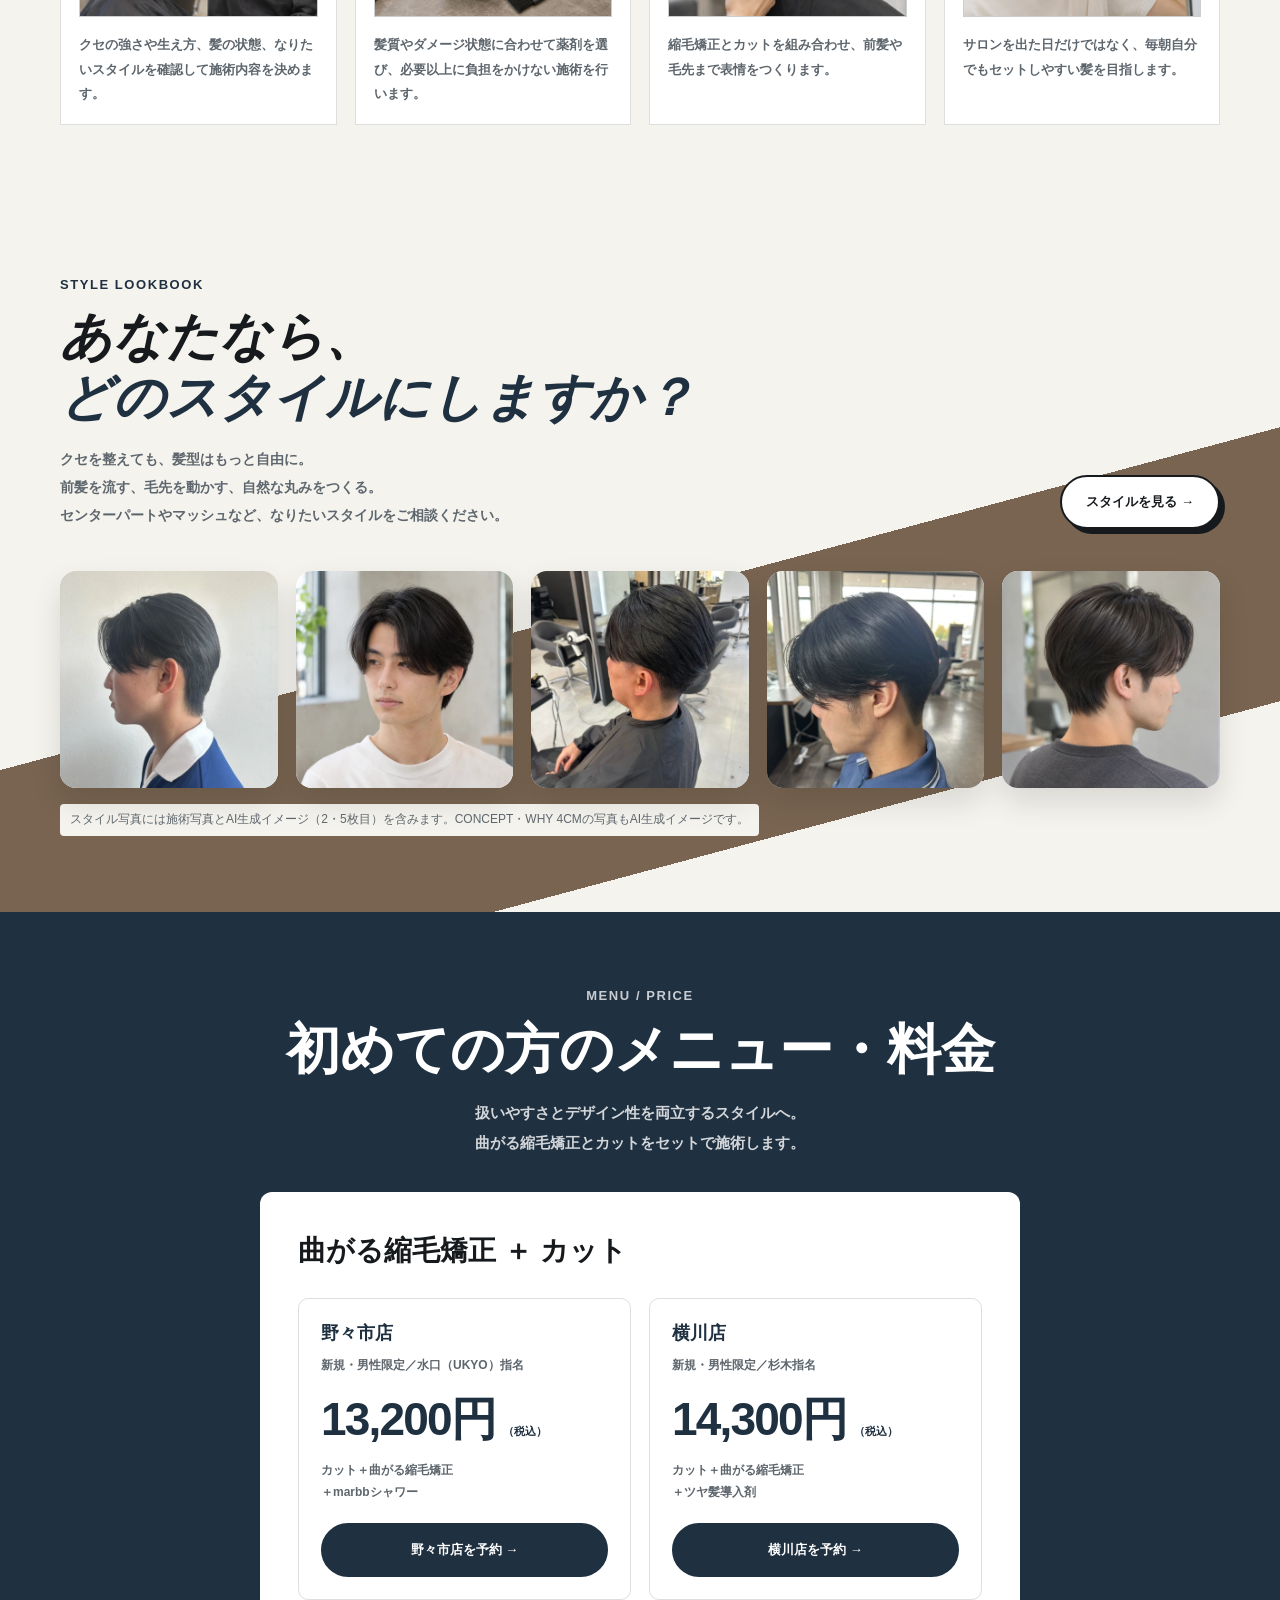
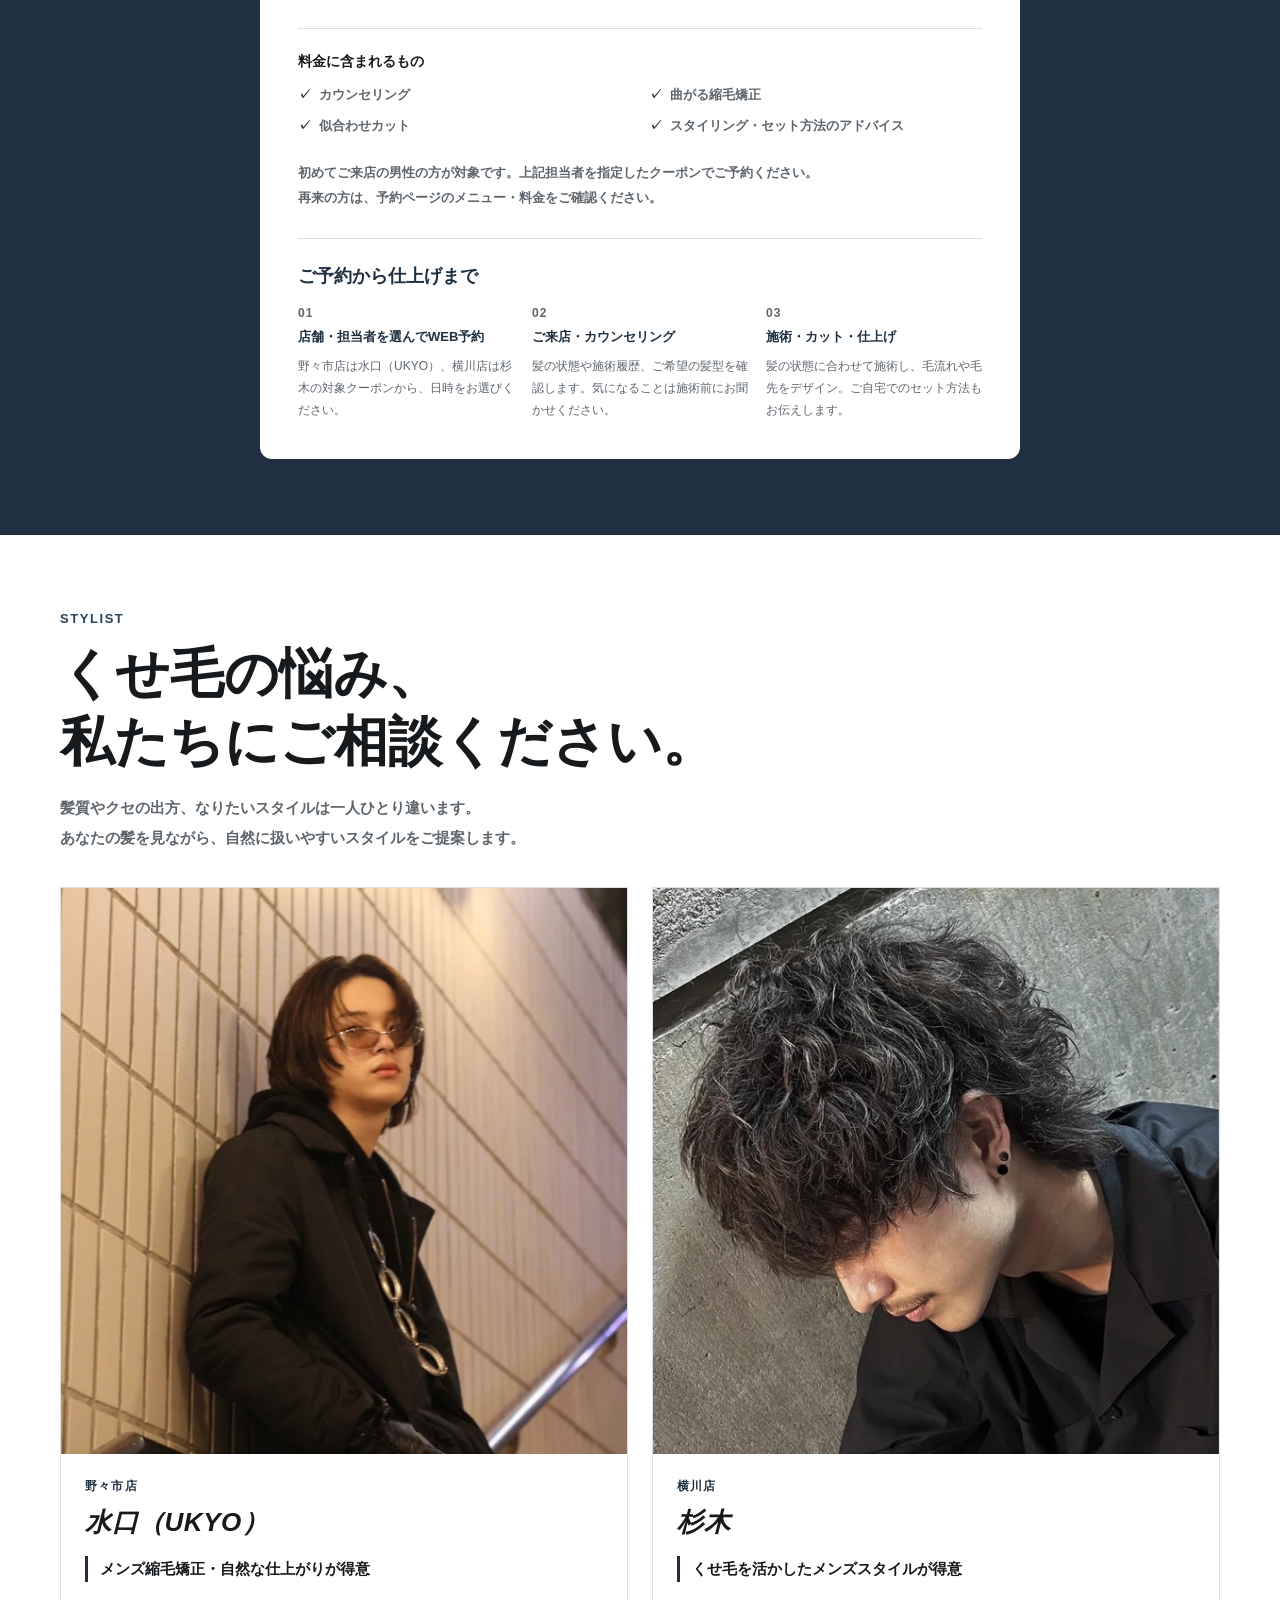
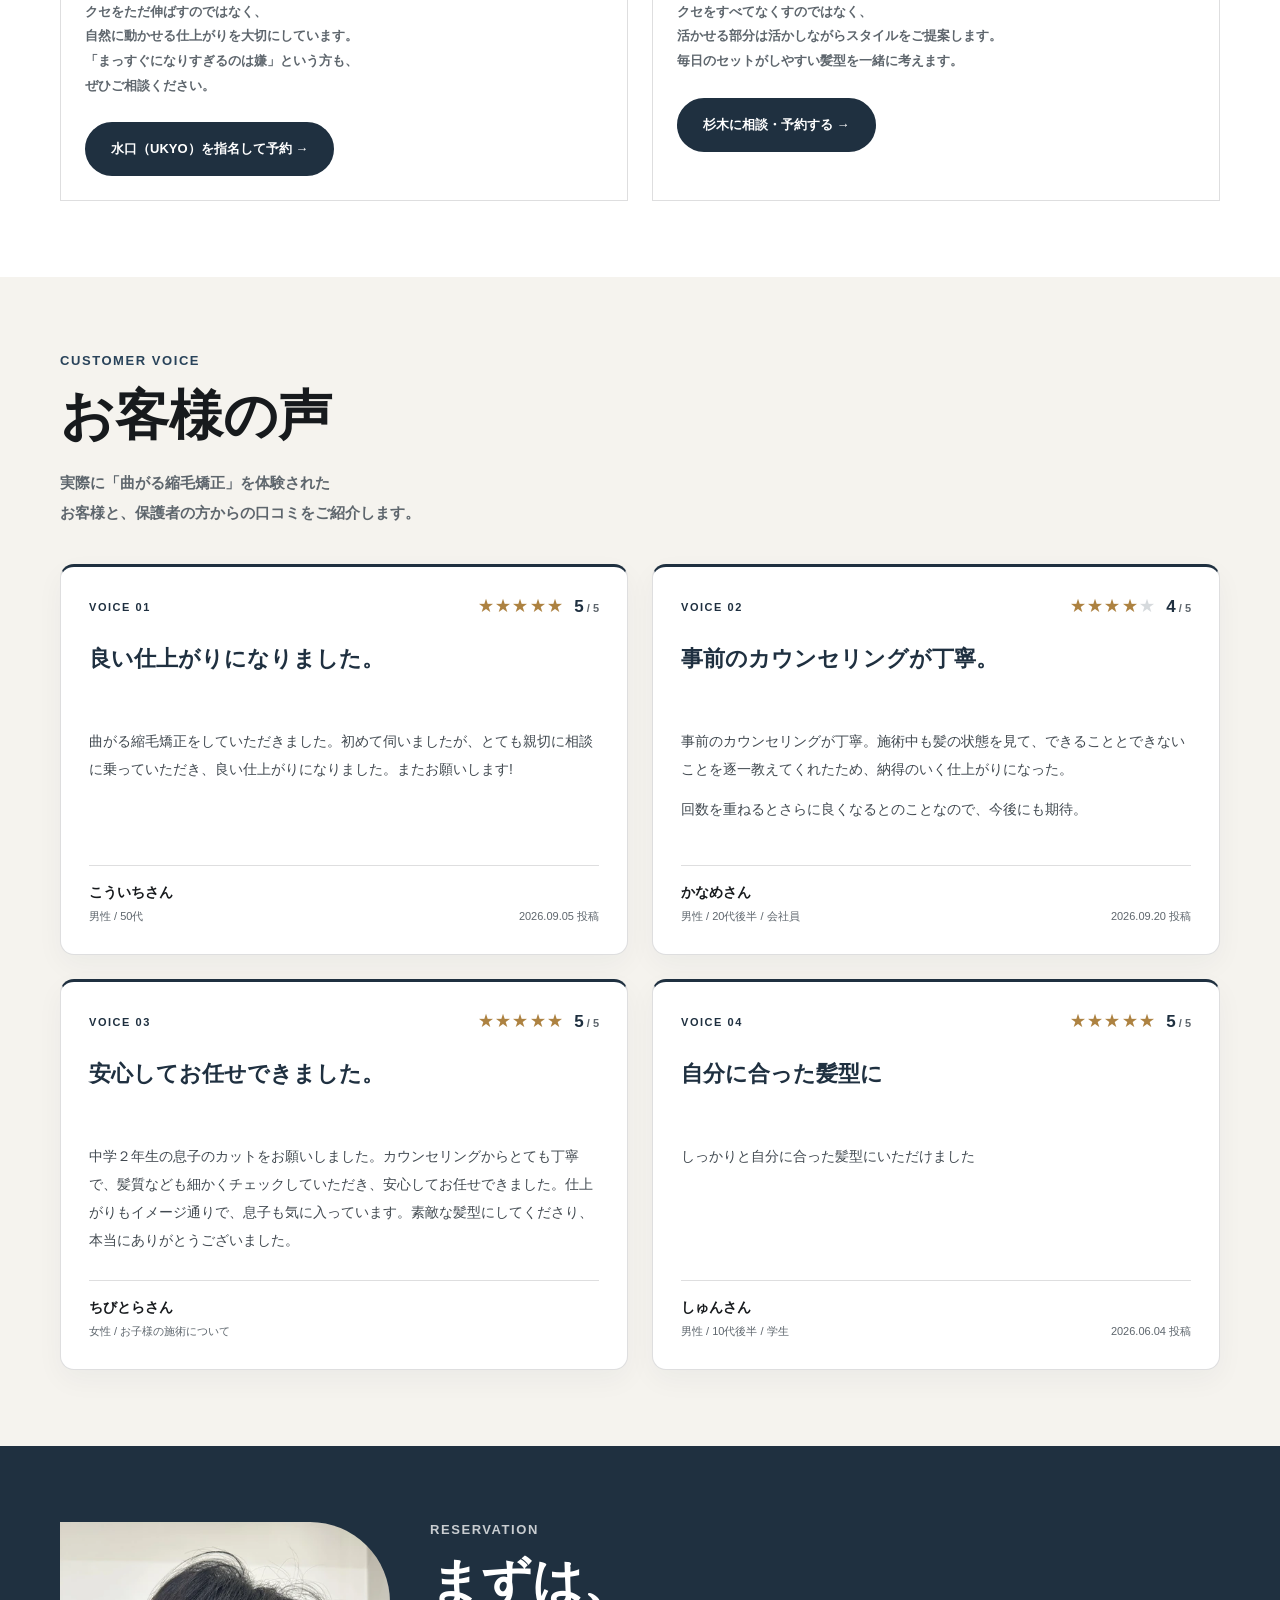
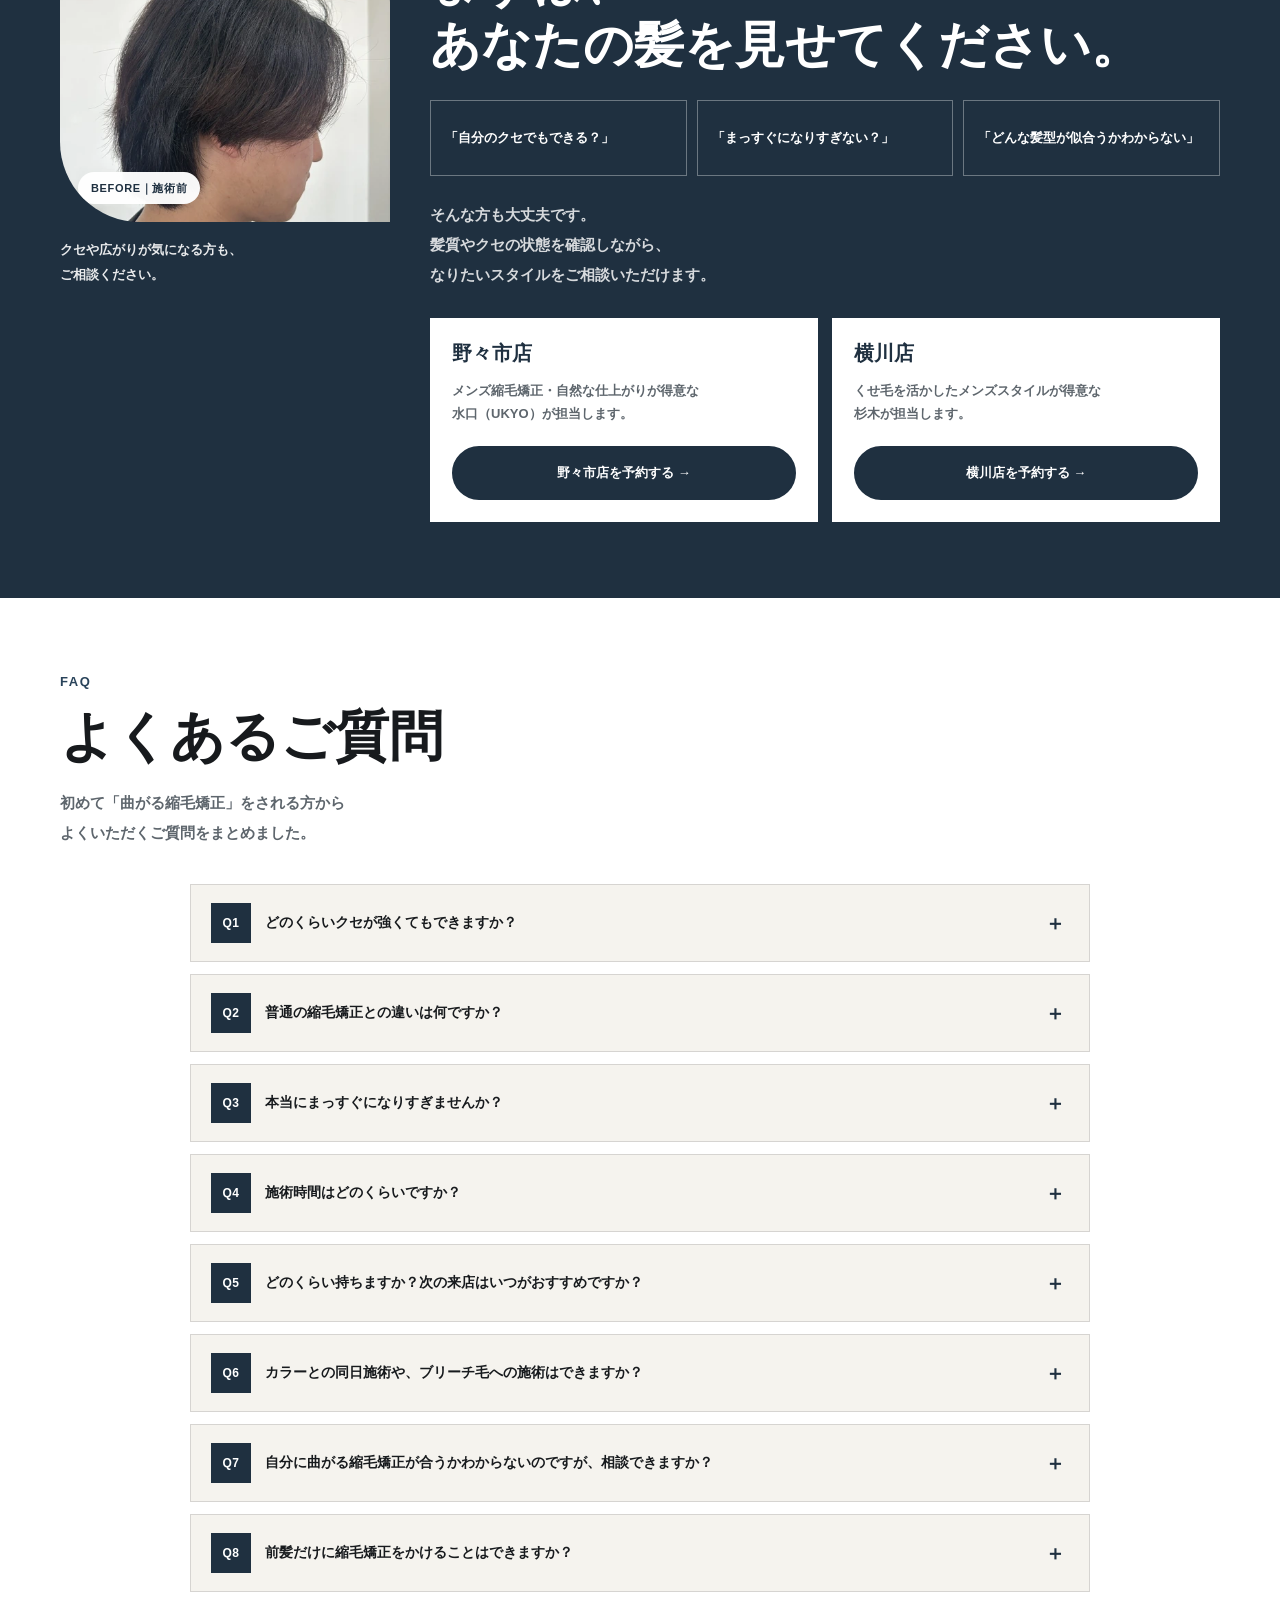
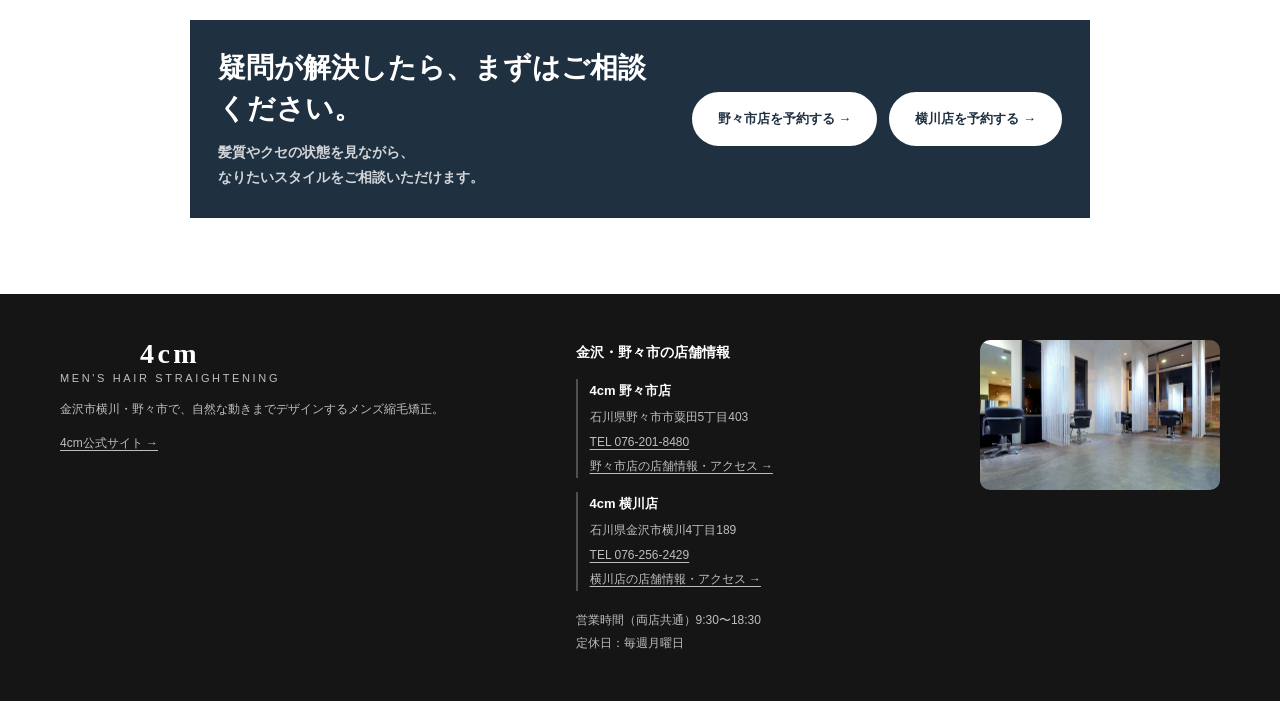
==== commit 22ea203a: "Update Nonoichi menu price" ====
--- a/index.html
+++ b/index.html
@@ -229,7 +229,7 @@
                 <div class="menu-store-price">
                   <h4>野々市店</h4>
                   <p class="menu-store-condition">新規・男性限定／水口（UKYO）指名</p>
-                  <p class="menu-price"><strong>14,000円</strong><span>（税込）</span></p>
+                  <p class="menu-price"><strong>13,200円</strong><span>（税込）</span></p>
                   <p class="menu-store-includes">カット＋曲がる縮毛矯正<br />＋marbbシャワー</p>
                   <a class="button" href="https://beauty.hotpepper.jp/CSP/bt/reserve/?add=2&amp;addMenu=0&amp;couponId=CP00000010784343&amp;rootCd=10&amp;storeId=H000221287">野々市店を予約 →</a>
                 </div>
